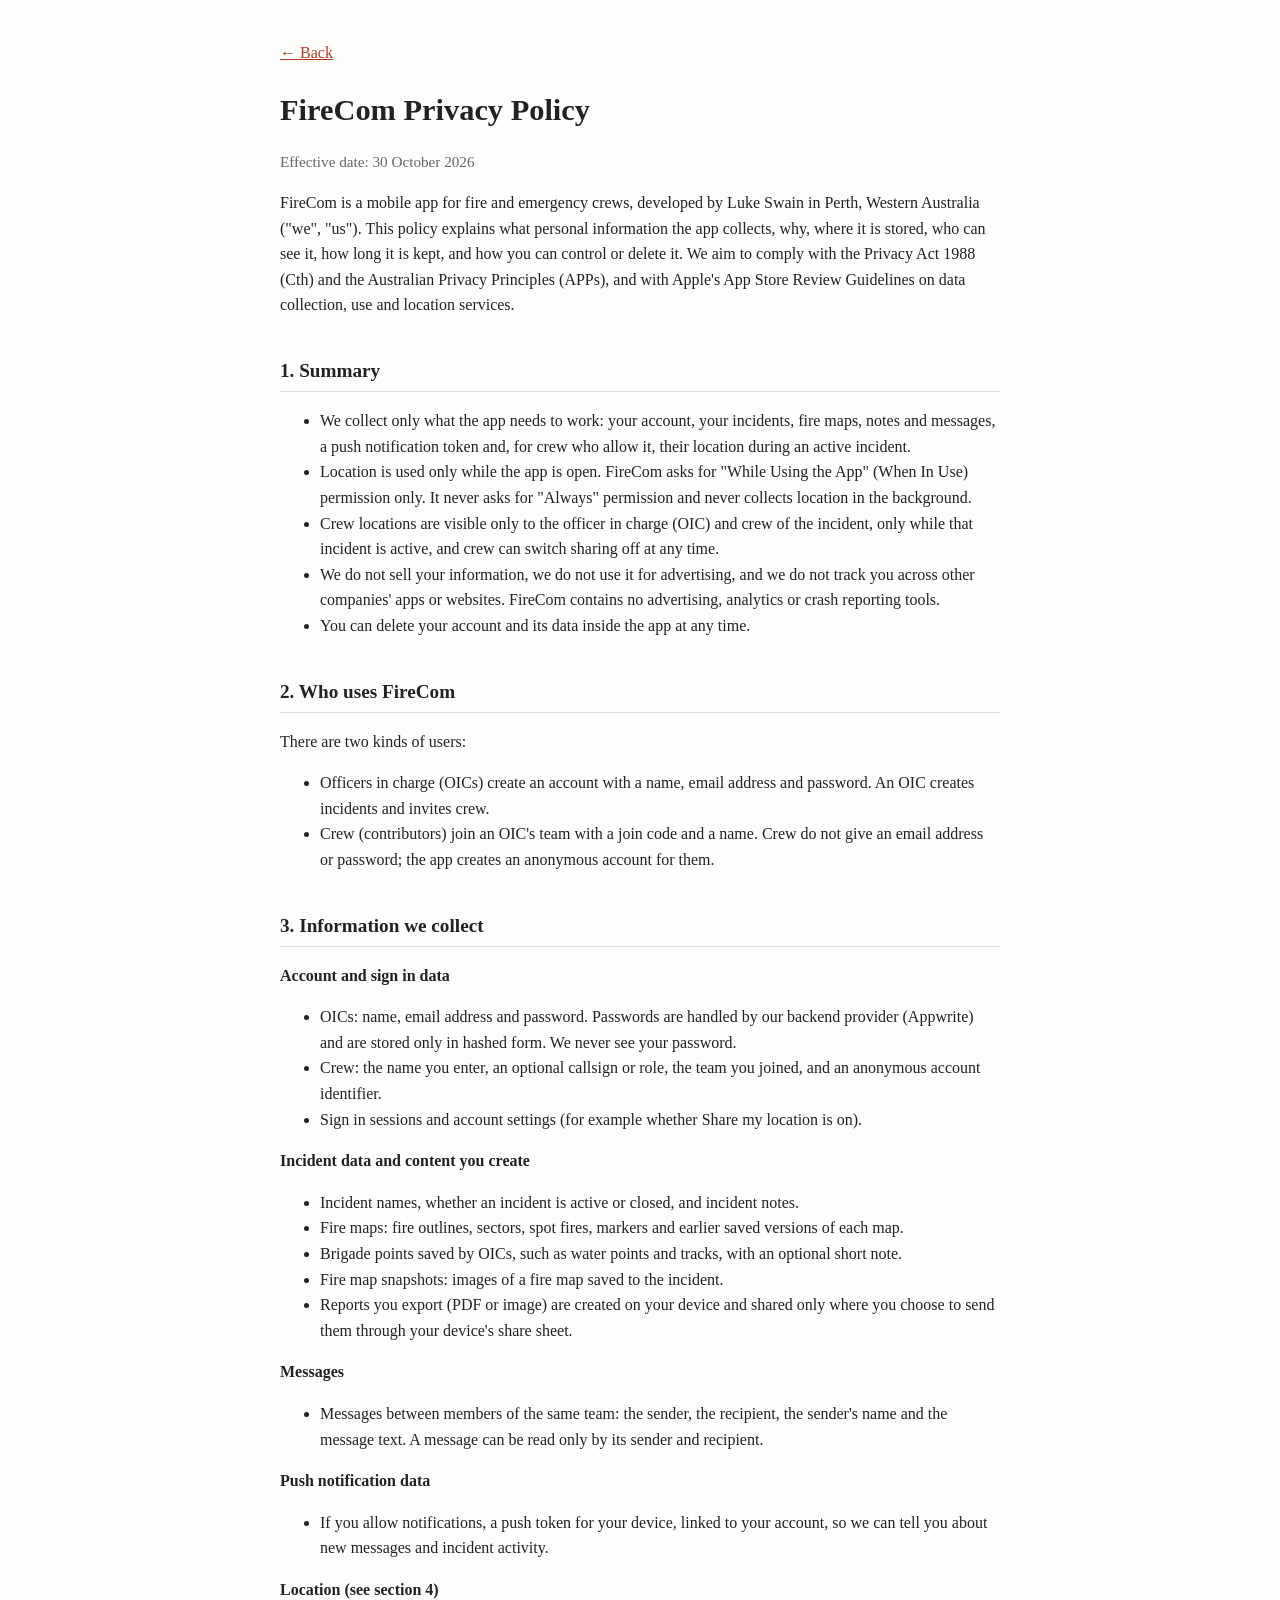
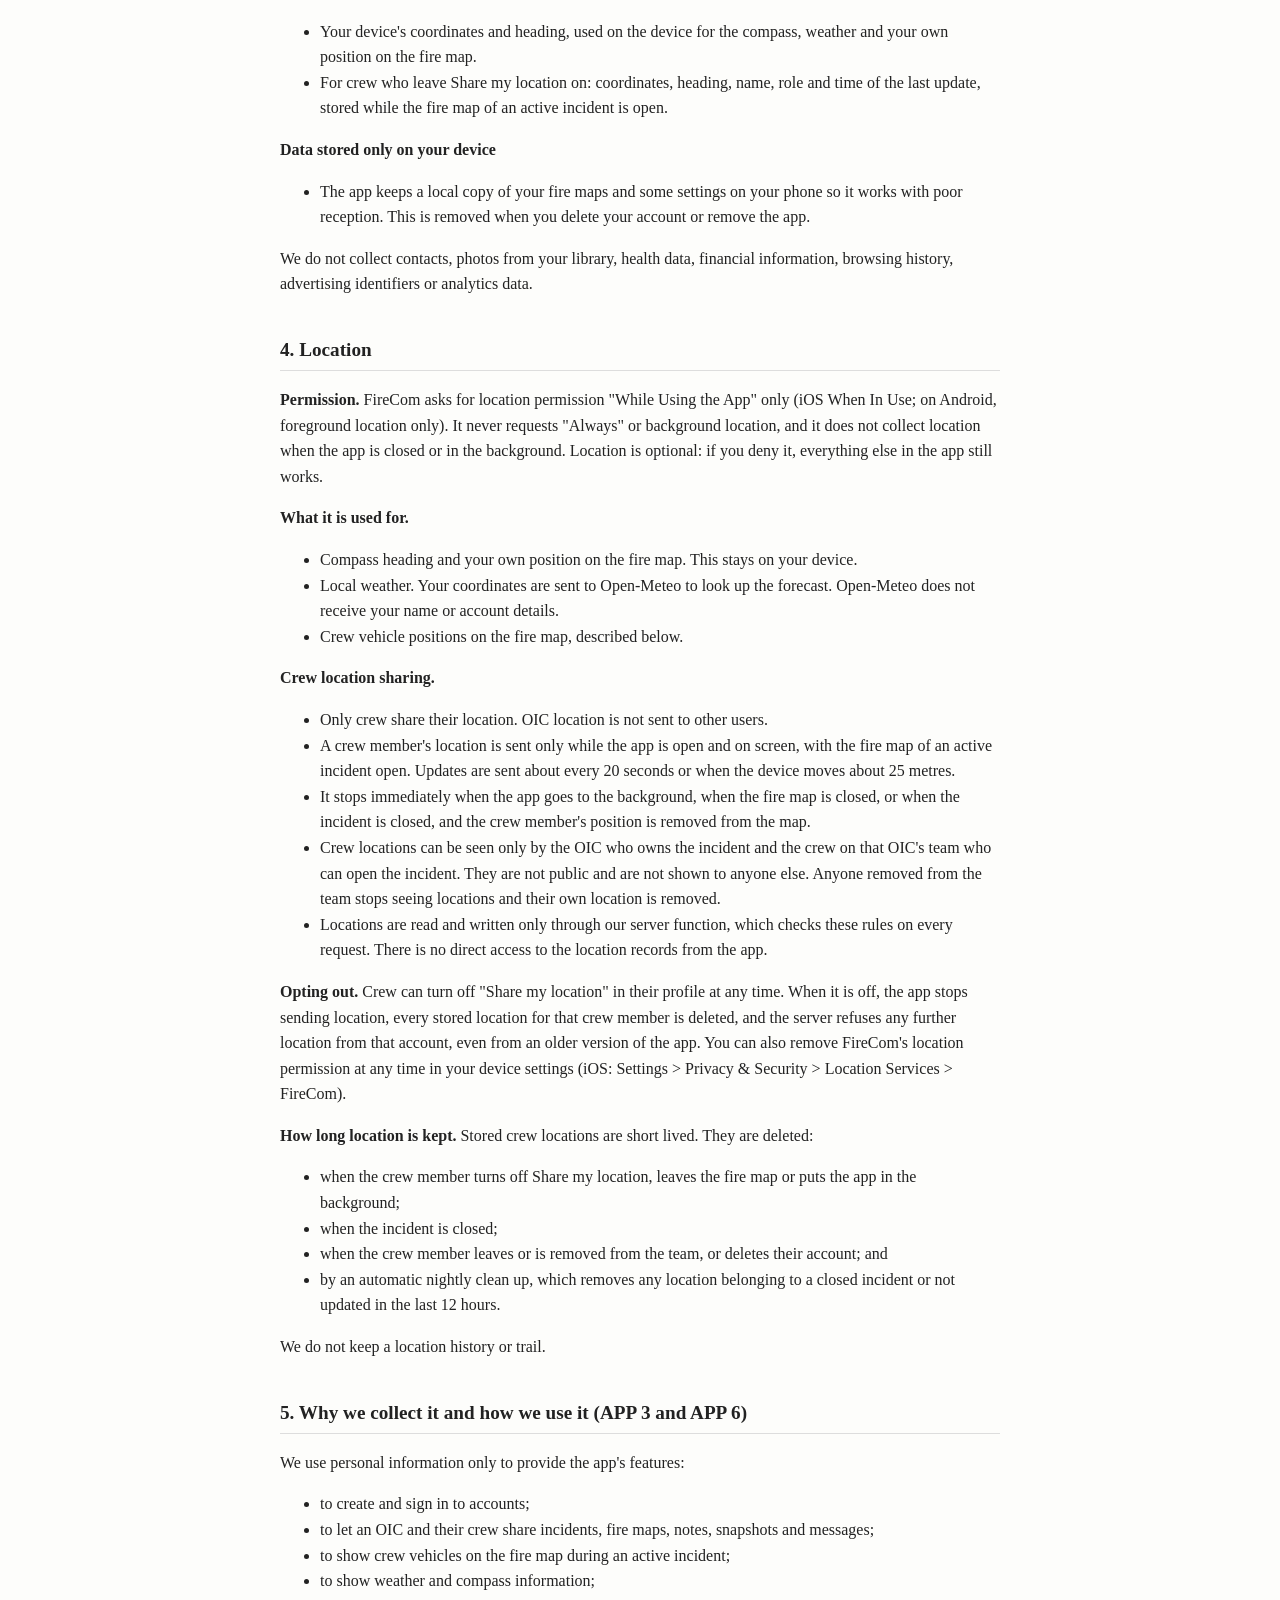
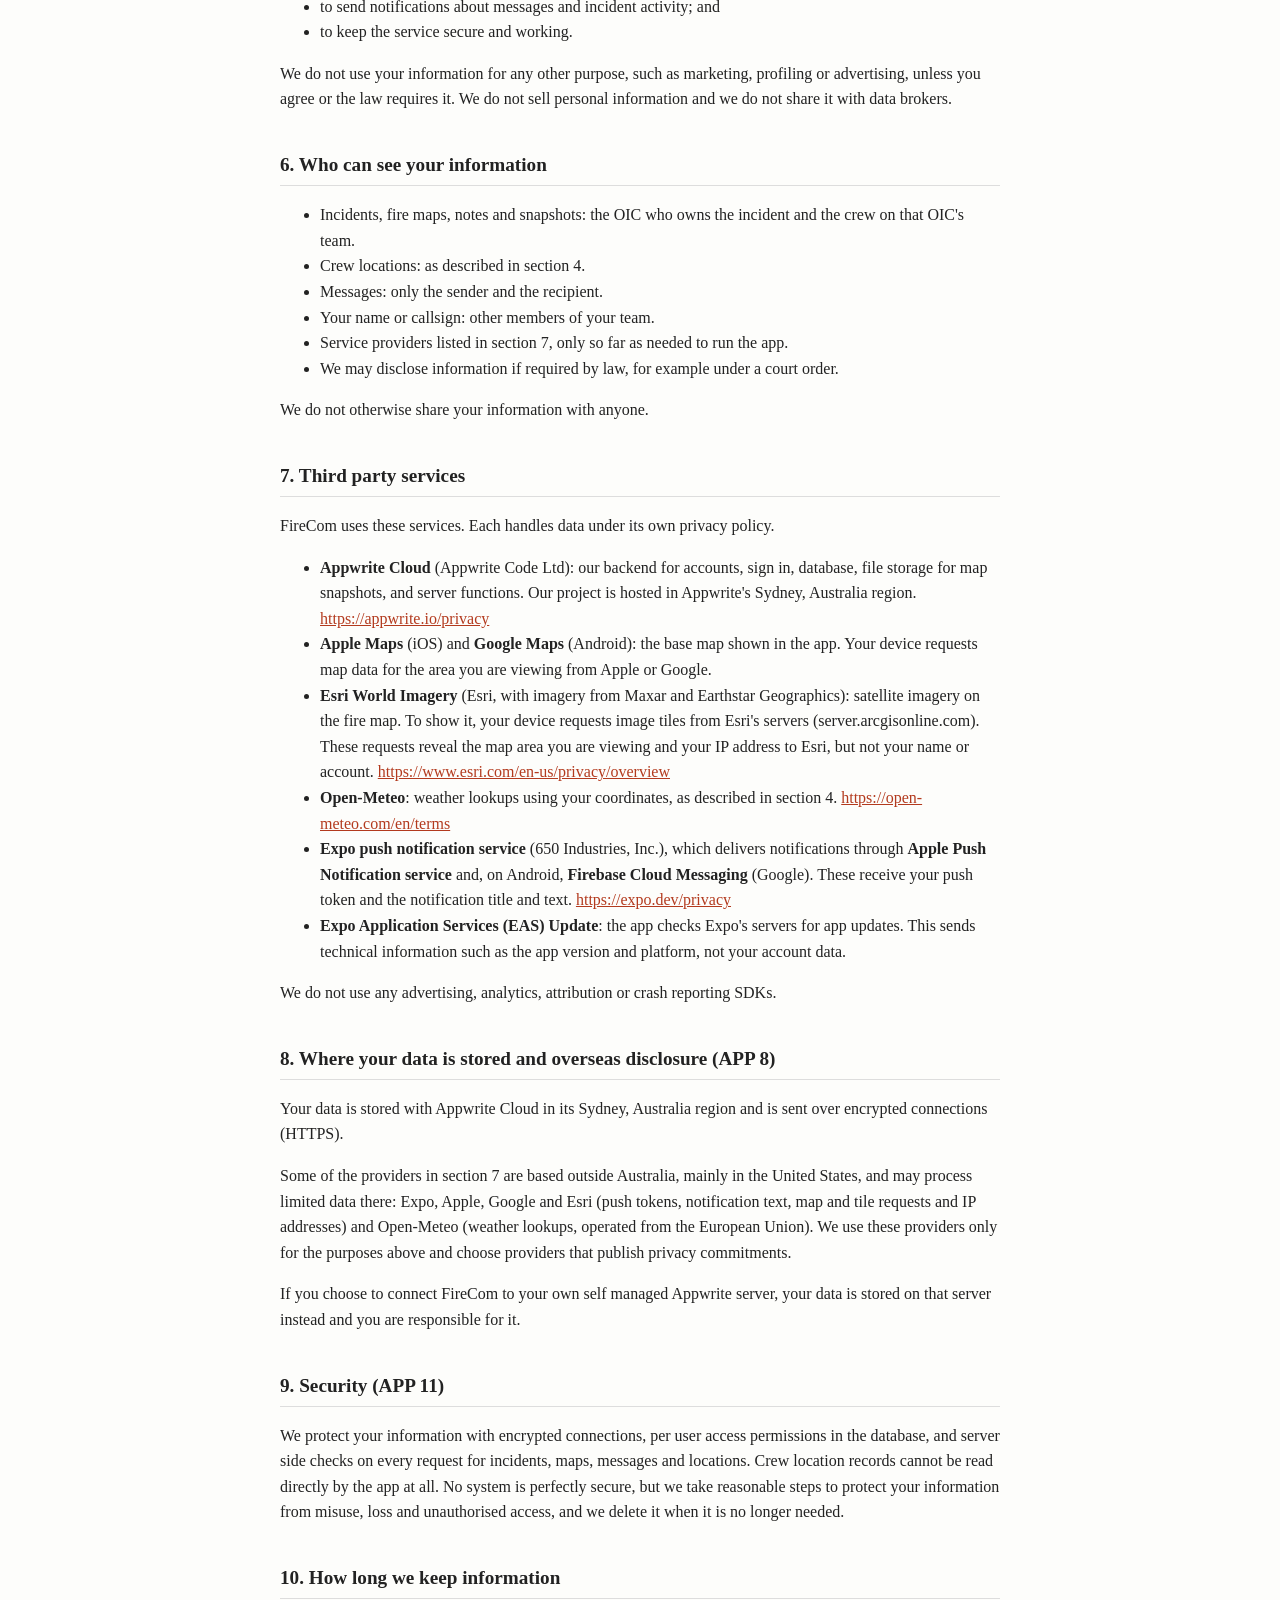
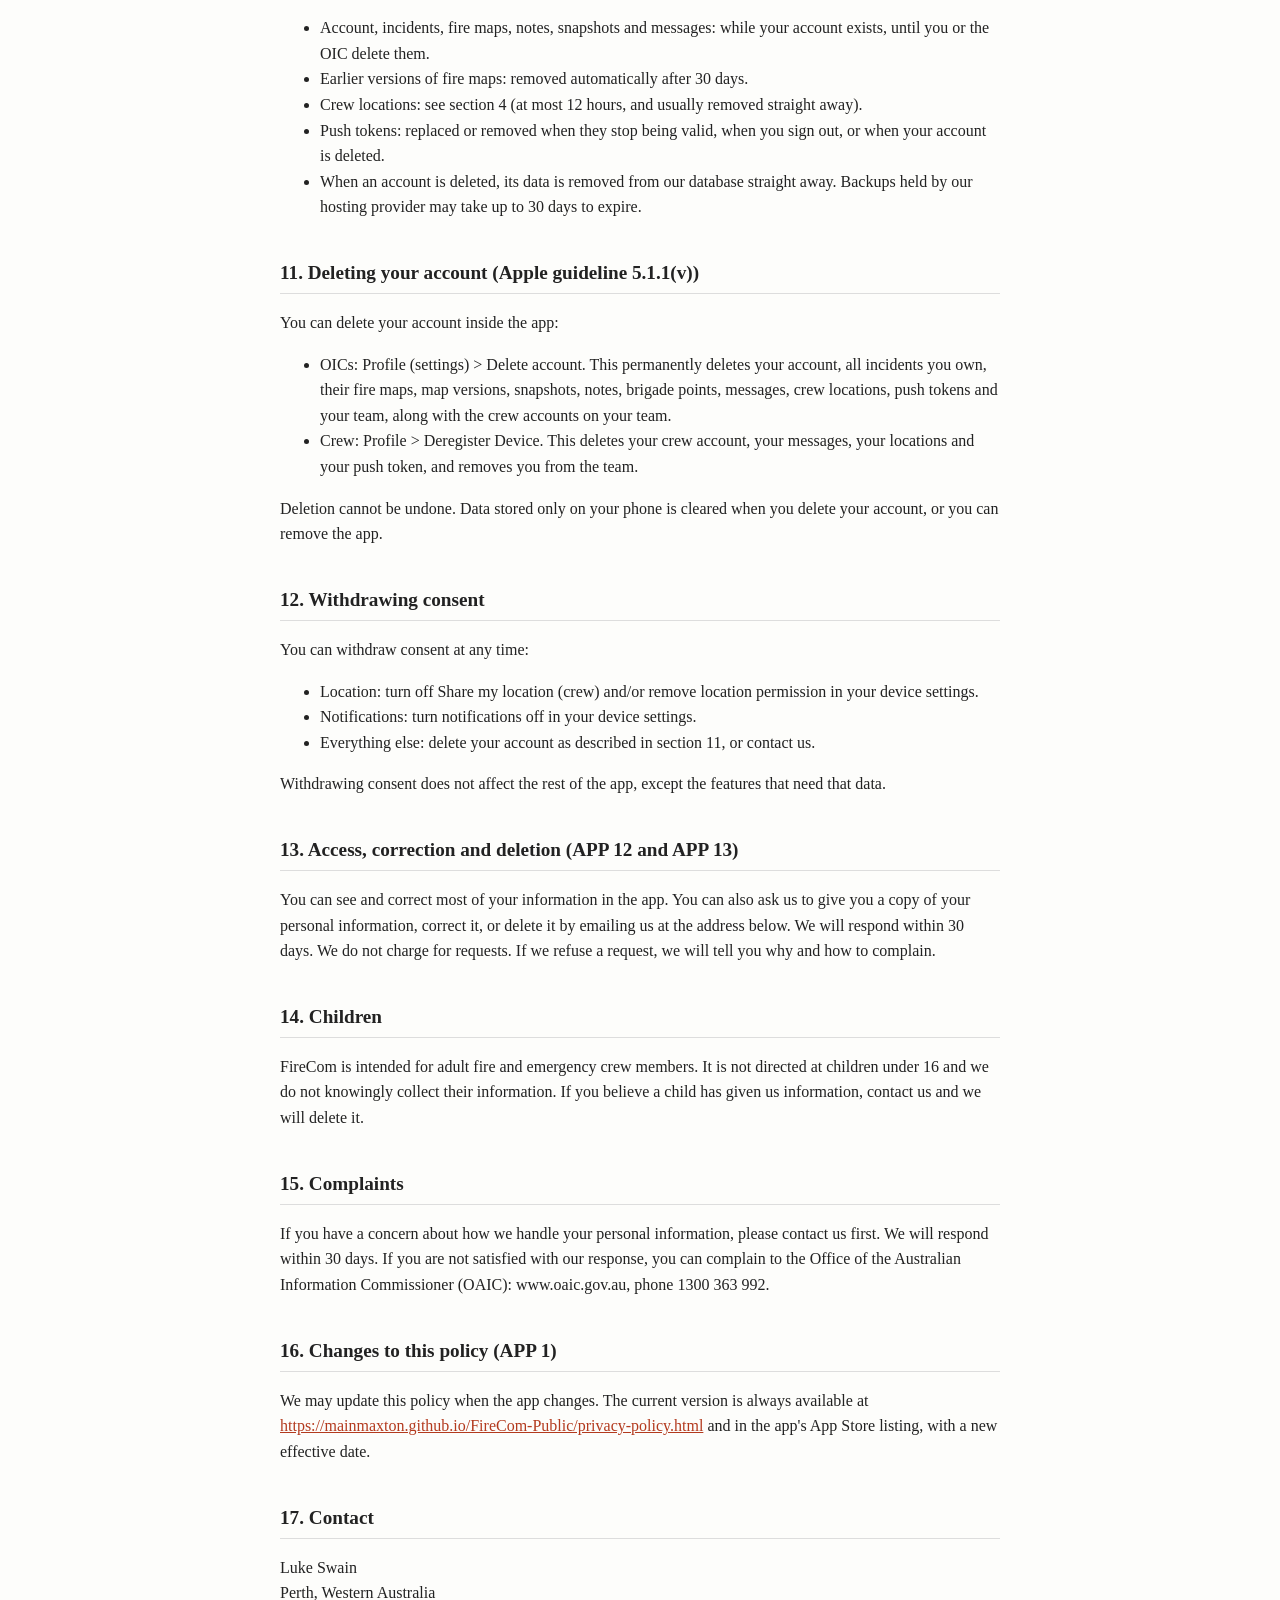
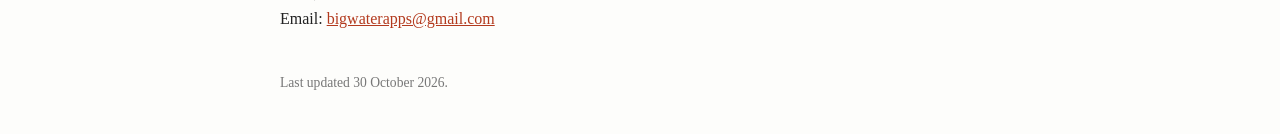
==== privacy-policy.html @ b09fe663 "Rewrite privacy policy for current app scope (location, fire maps, messaging, deletion, APPs)" ====
<!DOCTYPE html>
<html lang="en"><head><meta charset="utf-8"><meta name="viewport" content="width=device-width, initial-scale=1">
<title>FireCom Privacy Policy</title><link rel="stylesheet" href="style.css"></head>
<body>
<p><a href="index.html">&larr; Back</a></p>
<h1>FireCom Privacy Policy</h1>
<p class="muted">Effective date: 30 October 2026</p>
<p>FireCom is a mobile app for fire and emergency crews, developed by Luke Swain in Perth, Western Australia ("we", "us"). This policy explains what personal information the app collects, why, where it is stored, who can see it, how long it is kept, and how you can control or delete it. We aim to comply with the Privacy Act 1988 (Cth) and the Australian Privacy Principles (APPs), and with Apple's App Store Review Guidelines on data collection, use and location services.</p>
<h2>1. Summary</h2>
<ul>
<li>We collect only what the app needs to work: your account, your incidents, fire maps, notes and messages, a push notification token and, for crew who allow it, their location during an active incident.</li>
<li>Location is used only while the app is open. FireCom asks for "While Using the App" (When In Use) permission only. It never asks for "Always" permission and never collects location in the background.</li>
<li>Crew locations are visible only to the officer in charge (OIC) and crew of the incident, only while that incident is active, and crew can switch sharing off at any time.</li>
<li>We do not sell your information, we do not use it for advertising, and we do not track you across other companies' apps or websites. FireCom contains no advertising, analytics or crash reporting tools.</li>
<li>You can delete your account and its data inside the app at any time.</li>
</ul>
<h2>2. Who uses FireCom</h2>
<p>There are two kinds of users:</p>
<ul>
<li>Officers in charge (OICs) create an account with a name, email address and password. An OIC creates incidents and invites crew.</li>
<li>Crew (contributors) join an OIC's team with a join code and a name. Crew do not give an email address or password; the app creates an anonymous account for them.</li>
</ul>
<h2>3. Information we collect</h2>
<p><strong>Account and sign in data</strong></p>
<ul>
<li>OICs: name, email address and password. Passwords are handled by our backend provider (Appwrite) and are stored only in hashed form. We never see your password.</li>
<li>Crew: the name you enter, an optional callsign or role, the team you joined, and an anonymous account identifier.</li>
<li>Sign in sessions and account settings (for example whether Share my location is on).</li>
</ul>
<p><strong>Incident data and content you create</strong></p>
<ul>
<li>Incident names, whether an incident is active or closed, and incident notes.</li>
<li>Fire maps: fire outlines, sectors, spot fires, markers and earlier saved versions of each map.</li>
<li>Brigade points saved by OICs, such as water points and tracks, with an optional short note.</li>
<li>Fire map snapshots: images of a fire map saved to the incident.</li>
<li>Reports you export (PDF or image) are created on your device and shared only where you choose to send them through your device's share sheet.</li>
</ul>
<p><strong>Messages</strong></p>
<ul>
<li>Messages between members of the same team: the sender, the recipient, the sender's name and the message text. A message can be read only by its sender and recipient.</li>
</ul>
<p><strong>Push notification data</strong></p>
<ul>
<li>If you allow notifications, a push token for your device, linked to your account, so we can tell you about new messages and incident activity.</li>
</ul>
<p><strong>Location (see section 4)</strong></p>
<ul>
<li>Your device's coordinates and heading, used on the device for the compass, weather and your own position on the fire map.</li>
<li>For crew who leave Share my location on: coordinates, heading, name, role and time of the last update, stored while the fire map of an active incident is open.</li>
</ul>
<p><strong>Data stored only on your device</strong></p>
<ul>
<li>The app keeps a local copy of your fire maps and some settings on your phone so it works with poor reception. This is removed when you delete your account or remove the app.</li>
</ul>
<p>We do not collect contacts, photos from your library, health data, financial information, browsing history, advertising identifiers or analytics data.</p>
<h2>4. Location</h2>
<p><strong>Permission.</strong> FireCom asks for location permission "While Using the App" only (iOS When In Use; on Android, foreground location only). It never requests "Always" or background location, and it does not collect location when the app is closed or in the background. Location is optional: if you deny it, everything else in the app still works.</p>
<p><strong>What it is used for.</strong></p>
<ul>
<li>Compass heading and your own position on the fire map. This stays on your device.</li>
<li>Local weather. Your coordinates are sent to Open-Meteo to look up the forecast. Open-Meteo does not receive your name or account details.</li>
<li>Crew vehicle positions on the fire map, described below.</li>
</ul>
<p><strong>Crew location sharing.</strong></p>
<ul>
<li>Only crew share their location. OIC location is not sent to other users.</li>
<li>A crew member's location is sent only while the app is open and on screen, with the fire map of an active incident open. Updates are sent about every 20 seconds or when the device moves about 25 metres.</li>
<li>It stops immediately when the app goes to the background, when the fire map is closed, or when the incident is closed, and the crew member's position is removed from the map.</li>
<li>Crew locations can be seen only by the OIC who owns the incident and the crew on that OIC's team who can open the incident. They are not public and are not shown to anyone else. Anyone removed from the team stops seeing locations and their own location is removed.</li>
<li>Locations are read and written only through our server function, which checks these rules on every request. There is no direct access to the location records from the app.</li>
</ul>
<p><strong>Opting out.</strong> Crew can turn off "Share my location" in their profile at any time. When it is off, the app stops sending location, every stored location for that crew member is deleted, and the server refuses any further location from that account, even from an older version of the app. You can also remove FireCom's location permission at any time in your device settings (iOS: Settings &gt; Privacy &amp; Security &gt; Location Services &gt; FireCom).</p>
<p><strong>How long location is kept.</strong> Stored crew locations are short lived. They are deleted:</p>
<ul>
<li>when the crew member turns off Share my location, leaves the fire map or puts the app in the background;</li>
<li>when the incident is closed;</li>
<li>when the crew member leaves or is removed from the team, or deletes their account; and</li>
<li>by an automatic nightly clean up, which removes any location belonging to a closed incident or not updated in the last 12 hours.</li>
</ul>
<p>We do not keep a location history or trail.</p>
<h2>5. Why we collect it and how we use it (APP 3 and APP 6)</h2>
<p>We use personal information only to provide the app's features:</p>
<ul>
<li>to create and sign in to accounts;</li>
<li>to let an OIC and their crew share incidents, fire maps, notes, snapshots and messages;</li>
<li>to show crew vehicles on the fire map during an active incident;</li>
<li>to show weather and compass information;</li>
<li>to send notifications about messages and incident activity; and</li>
<li>to keep the service secure and working.</li>
</ul>
<p>We do not use your information for any other purpose, such as marketing, profiling or advertising, unless you agree or the law requires it. We do not sell personal information and we do not share it with data brokers.</p>
<h2>6. Who can see your information</h2>
<ul>
<li>Incidents, fire maps, notes and snapshots: the OIC who owns the incident and the crew on that OIC's team.</li>
<li>Crew locations: as described in section 4.</li>
<li>Messages: only the sender and the recipient.</li>
<li>Your name or callsign: other members of your team.</li>
<li>Service providers listed in section 7, only so far as needed to run the app.</li>
<li>We may disclose information if required by law, for example under a court order.</li>
</ul>
<p>We do not otherwise share your information with anyone.</p>
<h2>7. Third party services</h2>
<p>FireCom uses these services. Each handles data under its own privacy policy.</p>
<ul>
<li><strong>Appwrite Cloud</strong> (Appwrite Code Ltd): our backend for accounts, sign in, database, file storage for map snapshots, and server functions. Our project is hosted in Appwrite's Sydney, Australia region. <a href="https://appwrite.io/privacy">https://appwrite.io/privacy</a></li>
<li><strong>Apple Maps</strong> (iOS) and <strong>Google Maps</strong> (Android): the base map shown in the app. Your device requests map data for the area you are viewing from Apple or Google.</li>
<li><strong>Esri World Imagery</strong> (Esri, with imagery from Maxar and Earthstar Geographics): satellite imagery on the fire map. To show it, your device requests image tiles from Esri's servers (server.arcgisonline.com). These requests reveal the map area you are viewing and your IP address to Esri, but not your name or account. <a href="https://www.esri.com/en-us/privacy/overview">https://www.esri.com/en-us/privacy/overview</a></li>
<li><strong>Open-Meteo</strong>: weather lookups using your coordinates, as described in section 4. <a href="https://open-meteo.com/en/terms">https://open-meteo.com/en/terms</a></li>
<li><strong>Expo push notification service</strong> (650 Industries, Inc.), which delivers notifications through <strong>Apple Push Notification service</strong> and, on Android, <strong>Firebase Cloud Messaging</strong> (Google). These receive your push token and the notification title and text. <a href="https://expo.dev/privacy">https://expo.dev/privacy</a></li>
<li><strong>Expo Application Services (EAS) Update</strong>: the app checks Expo's servers for app updates. This sends technical information such as the app version and platform, not your account data.</li>
</ul>
<p>We do not use any advertising, analytics, attribution or crash reporting SDKs.</p>
<h2>8. Where your data is stored and overseas disclosure (APP 8)</h2>
<p>Your data is stored with Appwrite Cloud in its Sydney, Australia region and is sent over encrypted connections (HTTPS).</p>
<p>Some of the providers in section 7 are based outside Australia, mainly in the United States, and may process limited data there: Expo, Apple, Google and Esri (push tokens, notification text, map and tile requests and IP addresses) and Open-Meteo (weather lookups, operated from the European Union). We use these providers only for the purposes above and choose providers that publish privacy commitments.</p>
<p>If you choose to connect FireCom to your own self managed Appwrite server, your data is stored on that server instead and you are responsible for it.</p>
<h2>9. Security (APP 11)</h2>
<p>We protect your information with encrypted connections, per user access permissions in the database, and server side checks on every request for incidents, maps, messages and locations. Crew location records cannot be read directly by the app at all. No system is perfectly secure, but we take reasonable steps to protect your information from misuse, loss and unauthorised access, and we delete it when it is no longer needed.</p>
<h2>10. How long we keep information</h2>
<ul>
<li>Account, incidents, fire maps, notes, snapshots and messages: while your account exists, until you or the OIC delete them.</li>
<li>Earlier versions of fire maps: removed automatically after 30 days.</li>
<li>Crew locations: see section 4 (at most 12 hours, and usually removed straight away).</li>
<li>Push tokens: replaced or removed when they stop being valid, when you sign out, or when your account is deleted.</li>
<li>When an account is deleted, its data is removed from our database straight away. Backups held by our hosting provider may take up to 30 days to expire.</li>
</ul>
<h2>11. Deleting your account (Apple guideline 5.1.1(v))</h2>
<p>You can delete your account inside the app:</p>
<ul>
<li>OICs: Profile (settings) &gt; Delete account. This permanently deletes your account, all incidents you own, their fire maps, map versions, snapshots, notes, brigade points, messages, crew locations, push tokens and your team, along with the crew accounts on your team.</li>
<li>Crew: Profile &gt; Deregister Device. This deletes your crew account, your messages, your locations and your push token, and removes you from the team.</li>
</ul>
<p>Deletion cannot be undone. Data stored only on your phone is cleared when you delete your account, or you can remove the app.</p>
<h2>12. Withdrawing consent</h2>
<p>You can withdraw consent at any time:</p>
<ul>
<li>Location: turn off Share my location (crew) and/or remove location permission in your device settings.</li>
<li>Notifications: turn notifications off in your device settings.</li>
<li>Everything else: delete your account as described in section 11, or contact us.</li>
</ul>
<p>Withdrawing consent does not affect the rest of the app, except the features that need that data.</p>
<h2>13. Access, correction and deletion (APP 12 and APP 13)</h2>
<p>You can see and correct most of your information in the app. You can also ask us to give you a copy of your personal information, correct it, or delete it by emailing us at the address below. We will respond within 30 days. We do not charge for requests. If we refuse a request, we will tell you why and how to complain.</p>
<h2>14. Children</h2>
<p>FireCom is intended for adult fire and emergency crew members. It is not directed at children under 16 and we do not knowingly collect their information. If you believe a child has given us information, contact us and we will delete it.</p>
<h2>15. Complaints</h2>
<p>If you have a concern about how we handle your personal information, please contact us first. We will respond within 30 days. If you are not satisfied with our response, you can complain to the Office of the Australian Information Commissioner (OAIC): www.oaic.gov.au, phone 1300 363 992.</p>
<h2>16. Changes to this policy (APP 1)</h2>
<p>We may update this policy when the app changes. The current version is always available at <a href="https://mainmaxton.github.io/FireCom-Public/privacy-policy.html">https://mainmaxton.github.io/FireCom-Public/privacy-policy.html</a> and in the app's App Store listing, with a new effective date.</p>
<h2>17. Contact</h2>
<p>Luke Swain<br>Perth, Western Australia<br>Email: <a href="mailto:bigwaterapps@gmail.com">bigwaterapps@gmail.com</a></p>

<footer>Last updated 30 October 2026.</footer>
</body></html>
---- style.css ----
body{font-family:Georgia,"Times New Roman",serif;max-width:720px;margin:40px auto;padding:0 20px;line-height:1.6;color:#222;background:#fdfdfb}
h1{font-size:1.9em;margin-bottom:.2em}h2{font-size:1.2em;margin-top:2em;border-bottom:1px solid #ddd;padding-bottom:4px}
a{color:#b33a1e}.muted{color:#666;font-size:.95em}footer{margin-top:3em;font-size:.85em;color:#777}
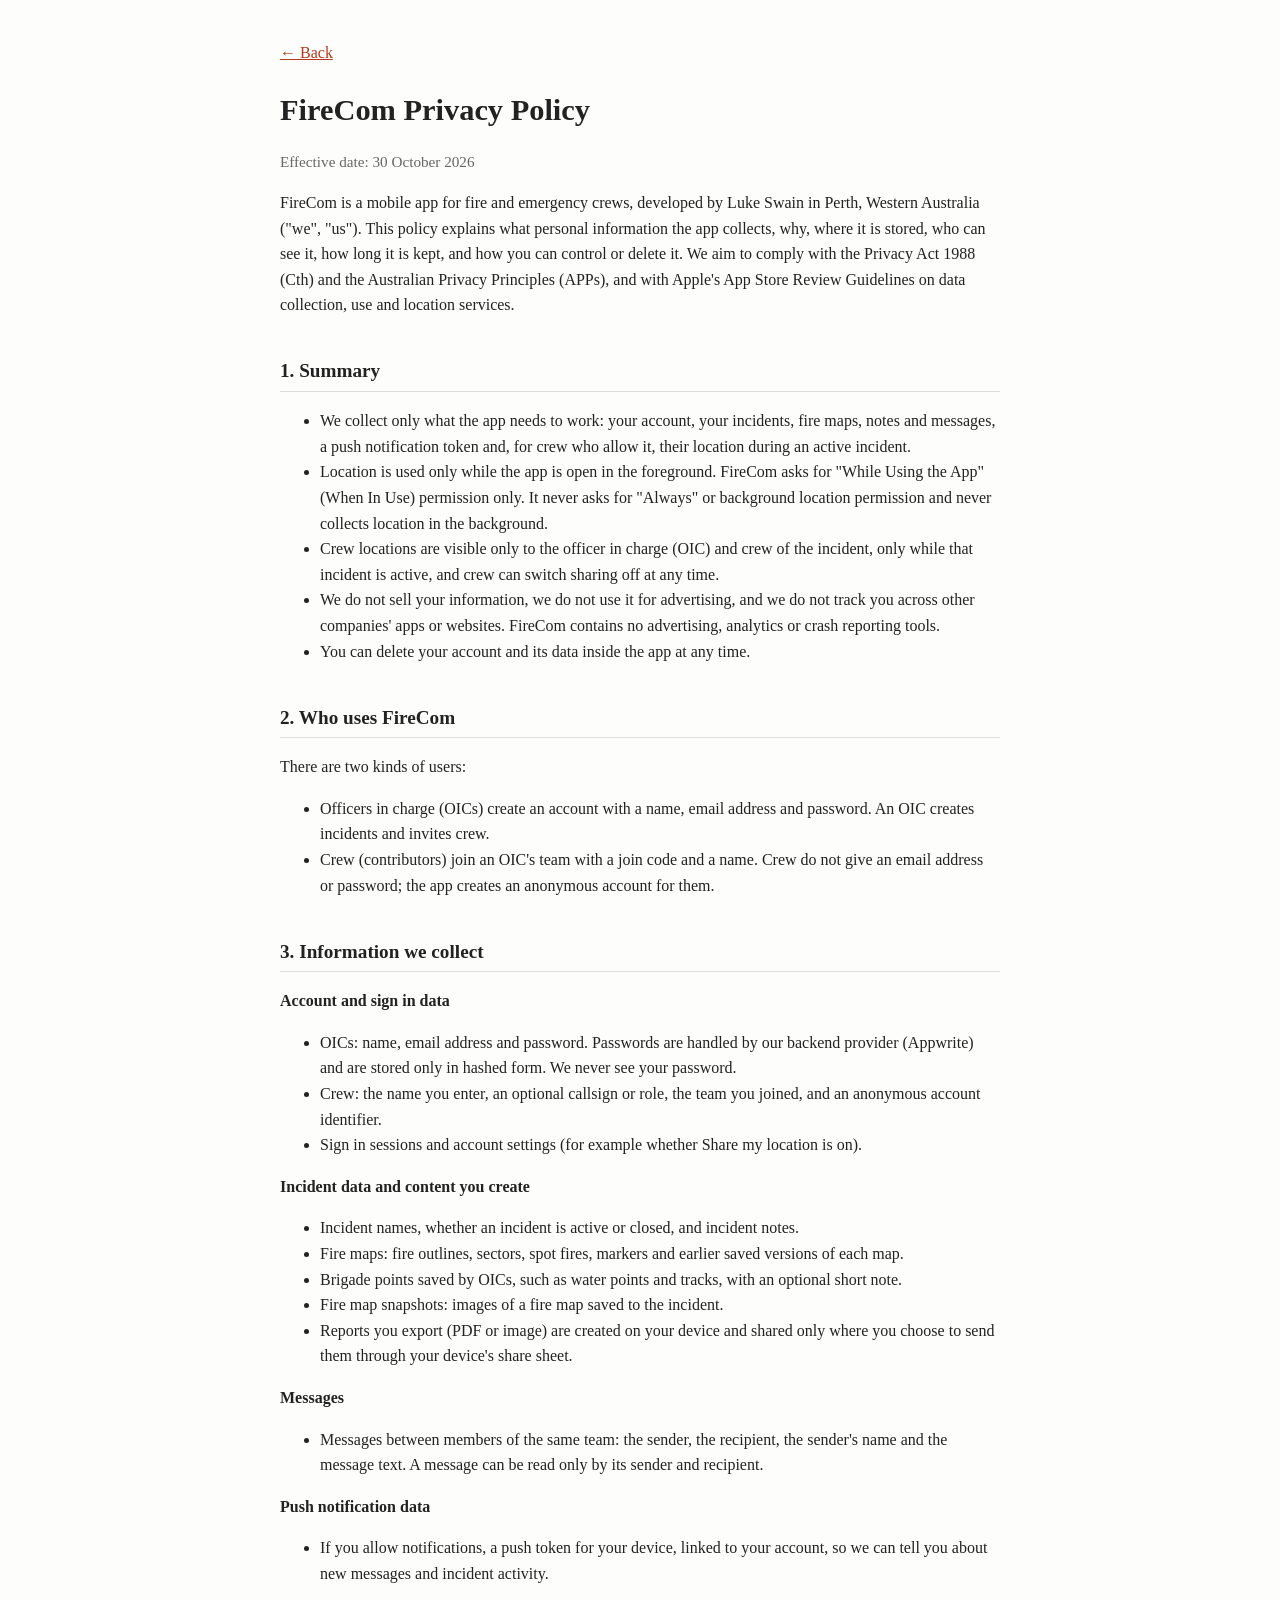
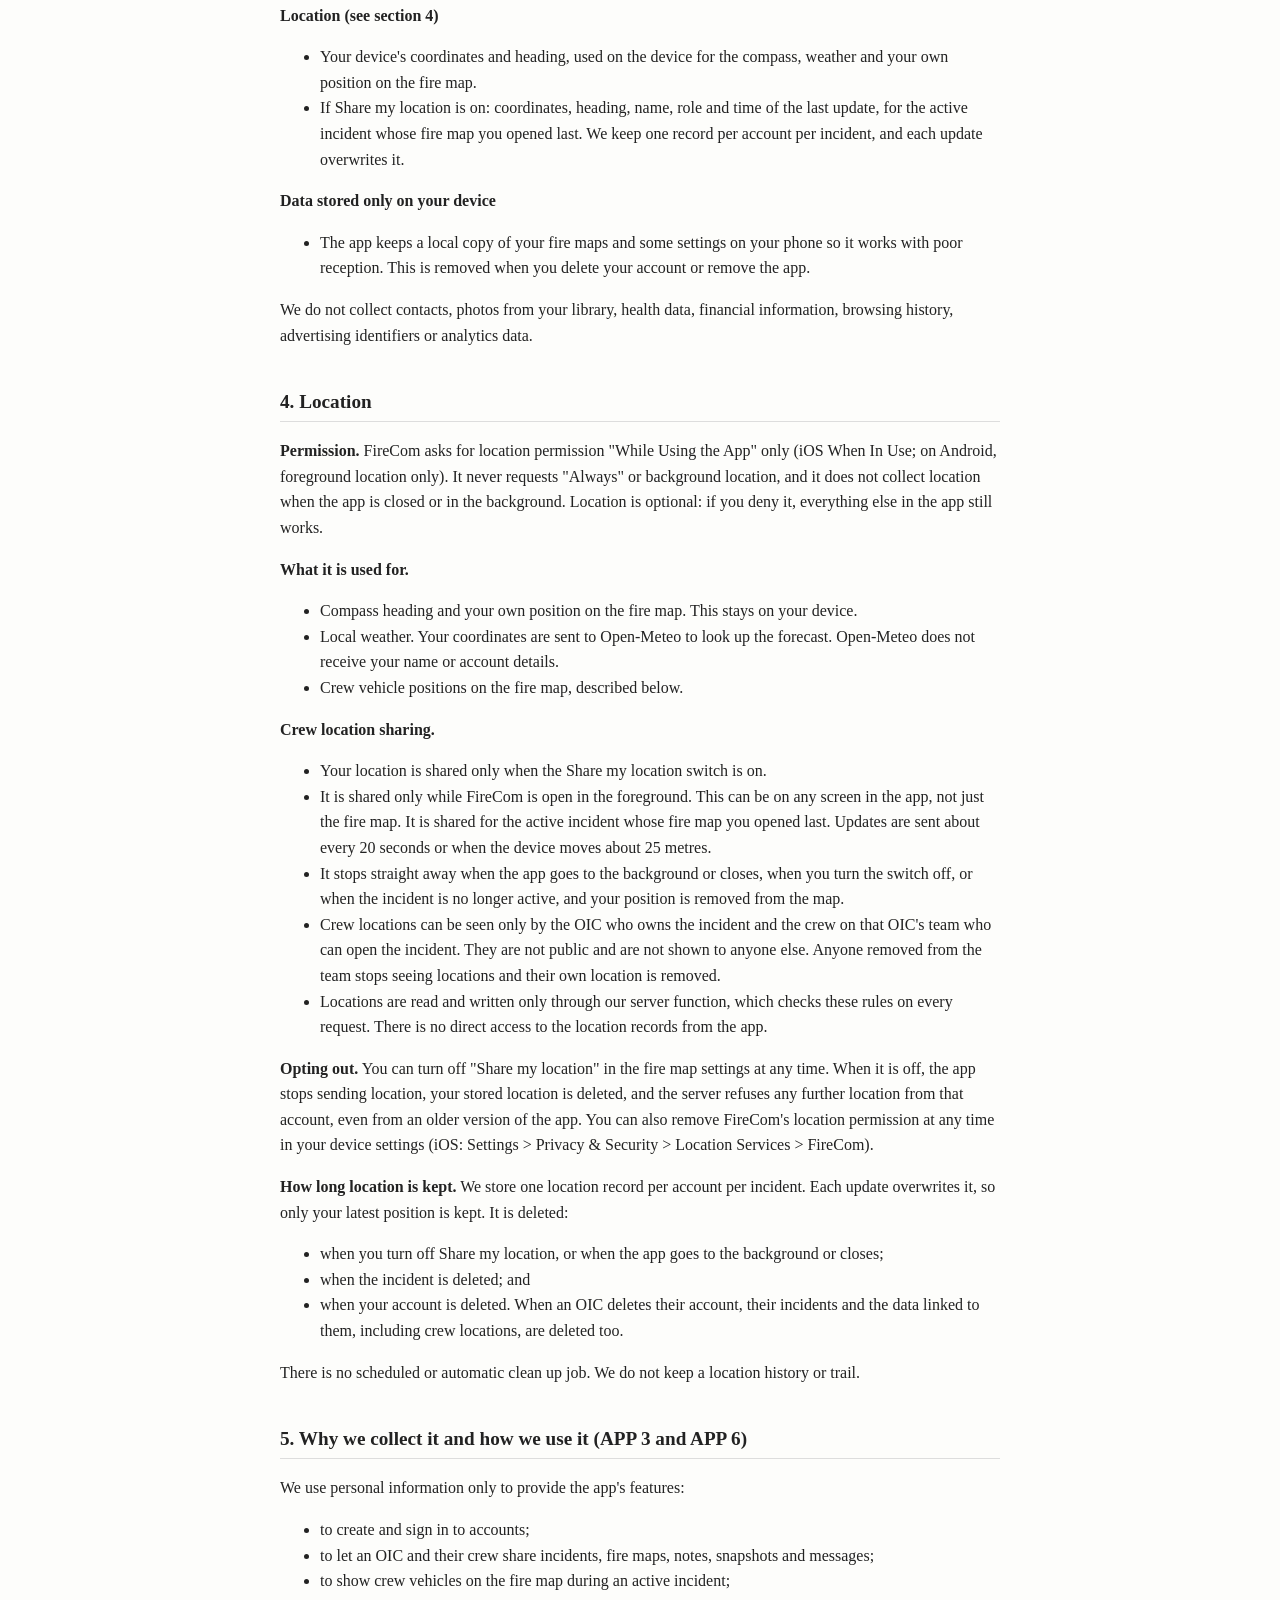
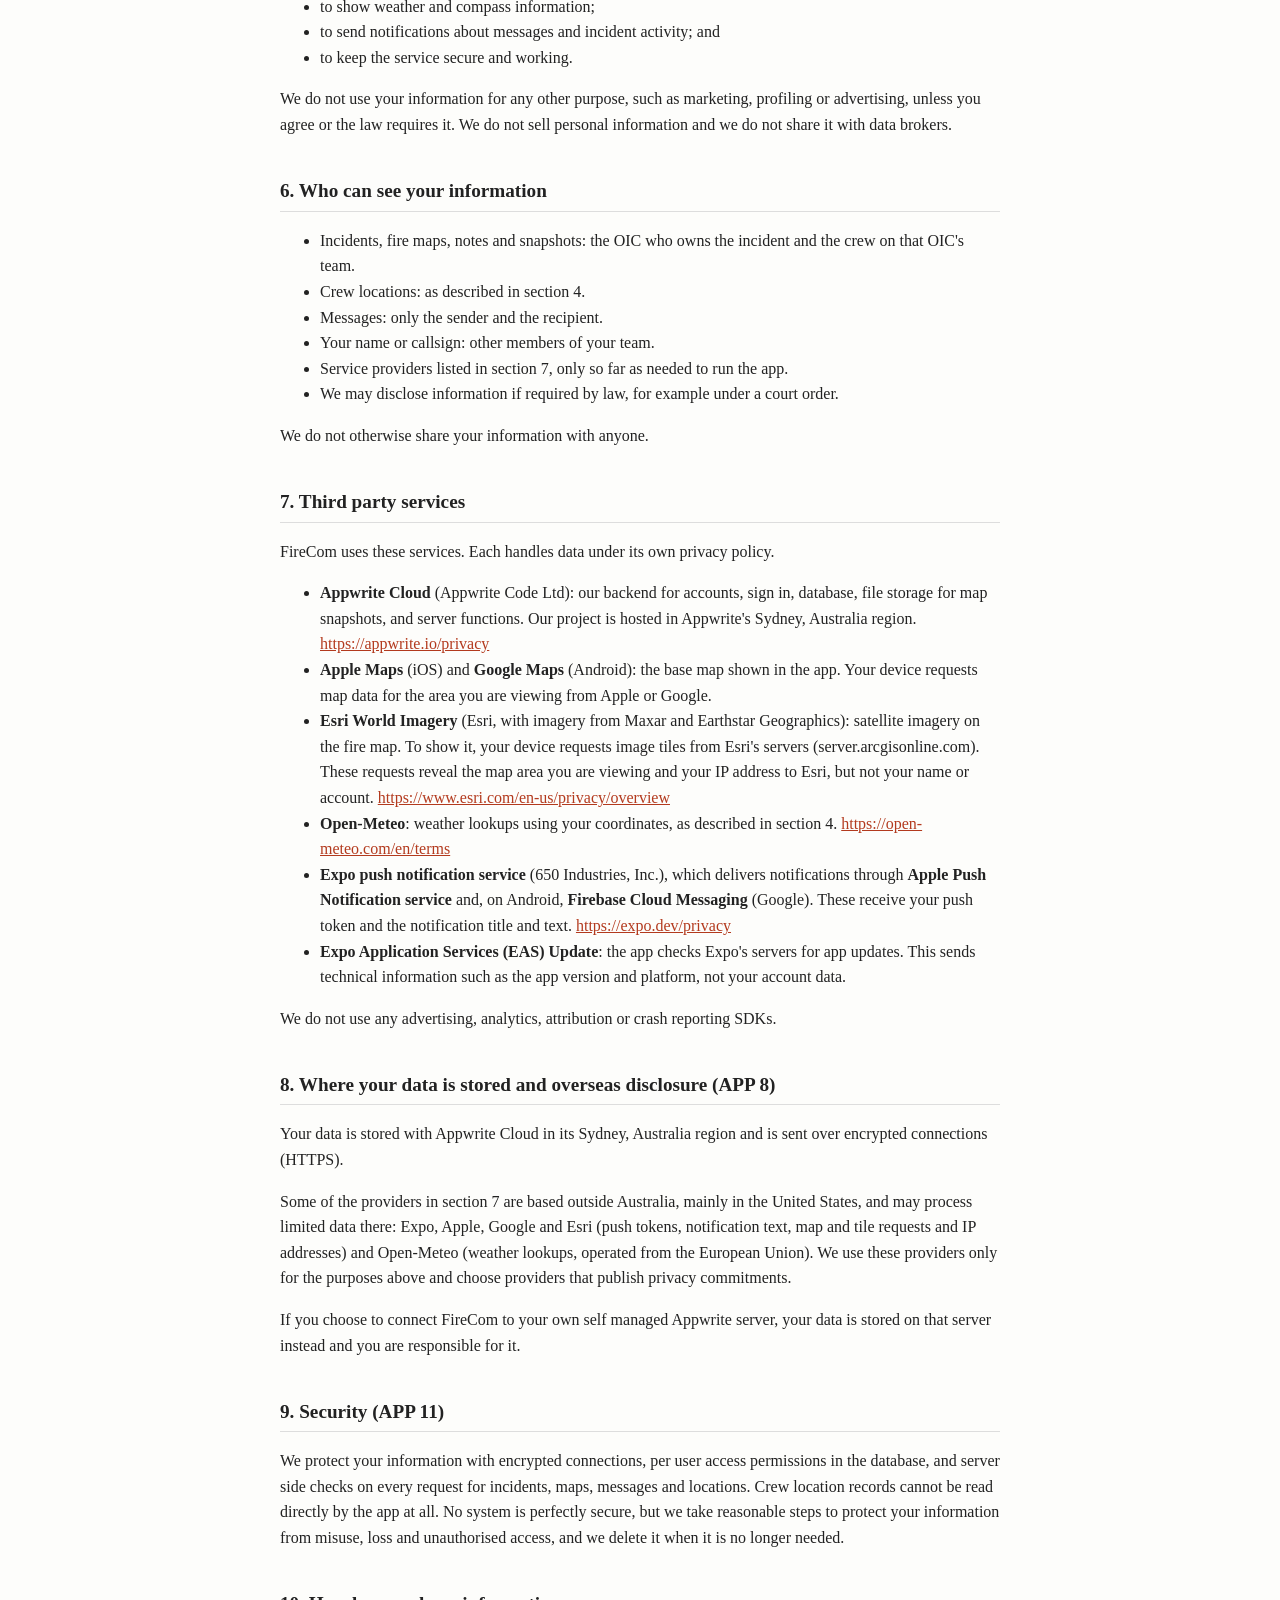
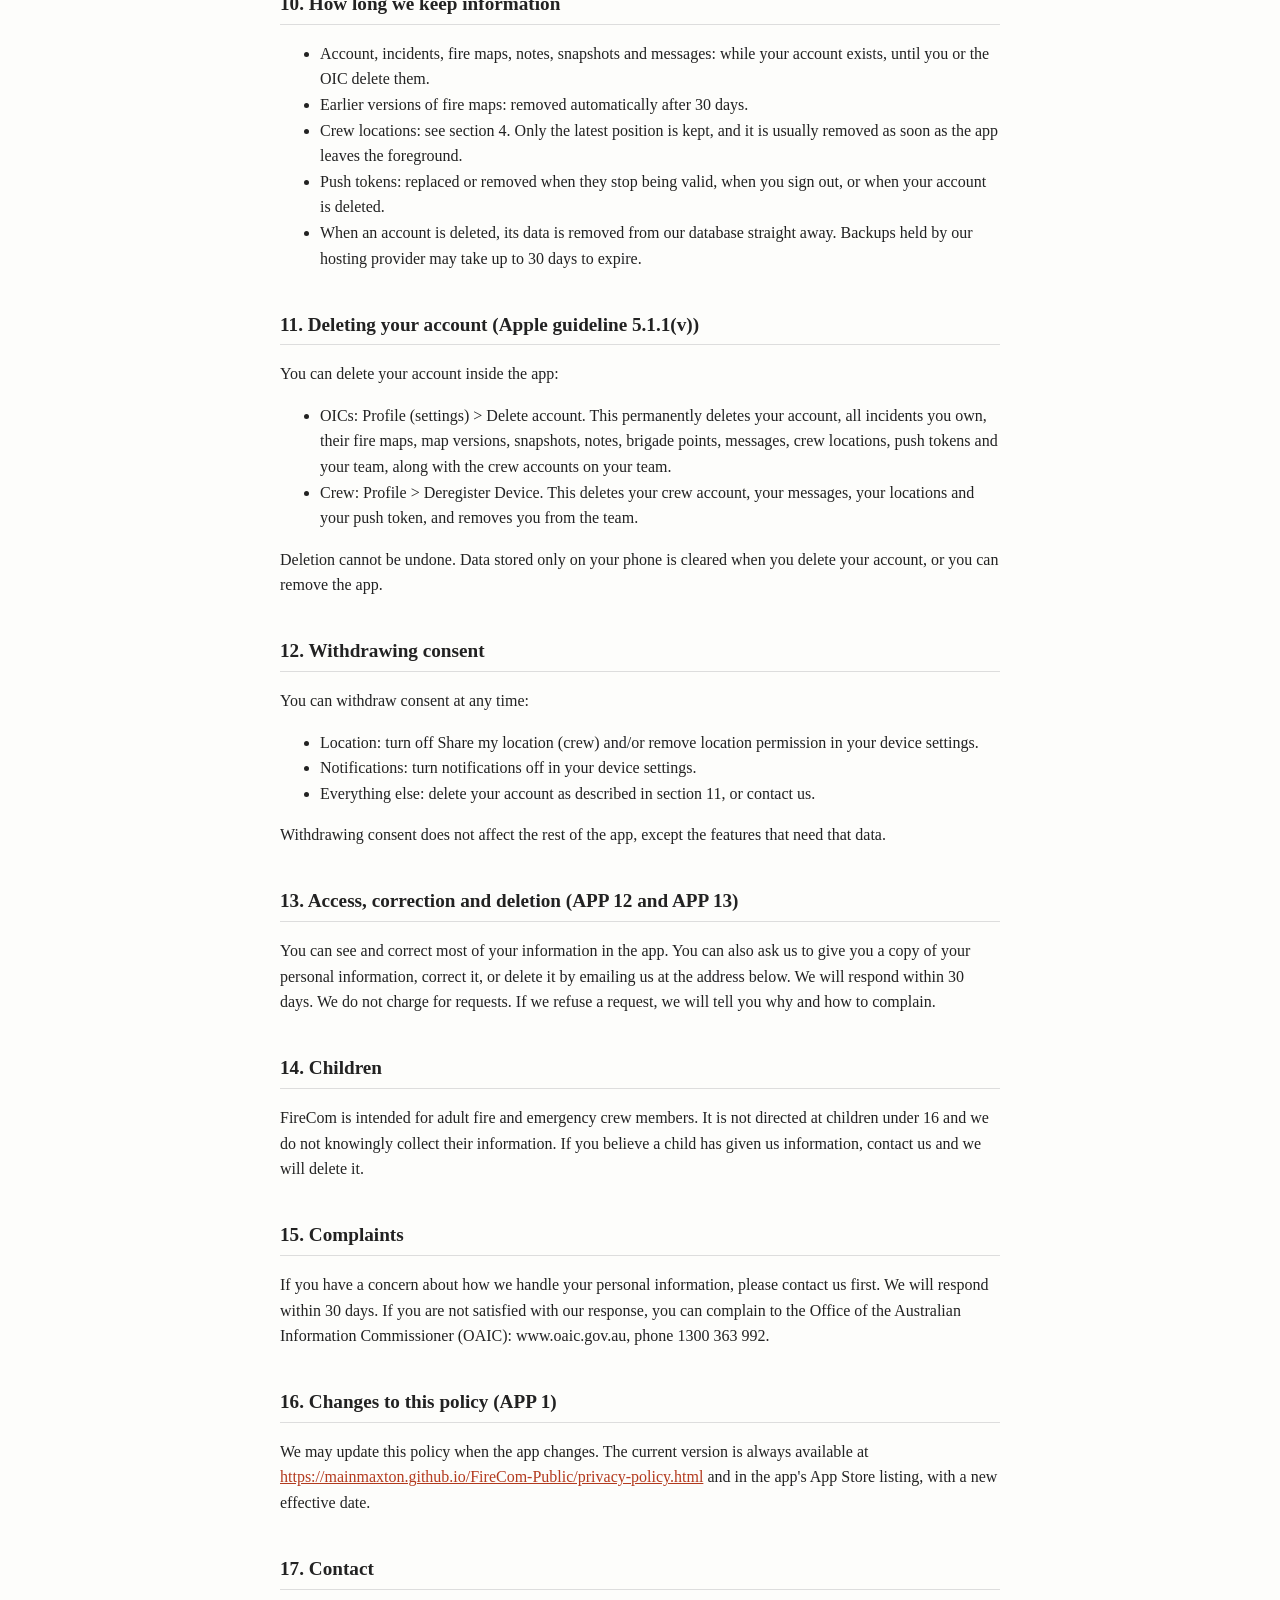
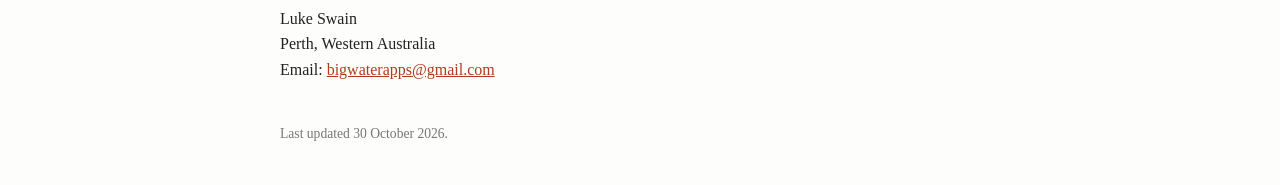
==== commit ecf001be: "Privacy policy: foreground location on any screen, one row per incident, remove nightly job wording" ====
--- a/privacy-policy.html
+++ b/privacy-policy.html
@@ -9,7 +9,7 @@
 <h2>1. Summary</h2>
 <ul>
 <li>We collect only what the app needs to work: your account, your incidents, fire maps, notes and messages, a push notification token and, for crew who allow it, their location during an active incident.</li>
-<li>Location is used only while the app is open. FireCom asks for "While Using the App" (When In Use) permission only. It never asks for "Always" permission and never collects location in the background.</li>
+<li>Location is used only while the app is open in the foreground. FireCom asks for "While Using the App" (When In Use) permission only. It never asks for "Always" or background location permission and never collects location in the background.</li>
 <li>Crew locations are visible only to the officer in charge (OIC) and crew of the incident, only while that incident is active, and crew can switch sharing off at any time.</li>
 <li>We do not sell your information, we do not use it for advertising, and we do not track you across other companies' apps or websites. FireCom contains no advertising, analytics or crash reporting tools.</li>
 <li>You can delete your account and its data inside the app at any time.</li>
@@ -46,7 +46,7 @@
 <p><strong>Location (see section 4)</strong></p>
 <ul>
 <li>Your device's coordinates and heading, used on the device for the compass, weather and your own position on the fire map.</li>
-<li>For crew who leave Share my location on: coordinates, heading, name, role and time of the last update, stored while the fire map of an active incident is open.</li>
+<li>If Share my location is on: coordinates, heading, name, role and time of the last update, for the active incident whose fire map you opened last. We keep one record per account per incident, and each update overwrites it.</li>
 </ul>
 <p><strong>Data stored only on your device</strong></p>
 <ul>
@@ -63,21 +63,20 @@
 </ul>
 <p><strong>Crew location sharing.</strong></p>
 <ul>
-<li>Only crew share their location. OIC location is not sent to other users.</li>
-<li>A crew member's location is sent only while the app is open and on screen, with the fire map of an active incident open. Updates are sent about every 20 seconds or when the device moves about 25 metres.</li>
-<li>It stops immediately when the app goes to the background, when the fire map is closed, or when the incident is closed, and the crew member's position is removed from the map.</li>
+<li>Your location is shared only when the Share my location switch is on.</li>
+<li>It is shared only while FireCom is open in the foreground. This can be on any screen in the app, not just the fire map. It is shared for the active incident whose fire map you opened last. Updates are sent about every 20 seconds or when the device moves about 25 metres.</li>
+<li>It stops straight away when the app goes to the background or closes, when you turn the switch off, or when the incident is no longer active, and your position is removed from the map.</li>
 <li>Crew locations can be seen only by the OIC who owns the incident and the crew on that OIC's team who can open the incident. They are not public and are not shown to anyone else. Anyone removed from the team stops seeing locations and their own location is removed.</li>
 <li>Locations are read and written only through our server function, which checks these rules on every request. There is no direct access to the location records from the app.</li>
 </ul>
-<p><strong>Opting out.</strong> Crew can turn off "Share my location" in their profile at any time. When it is off, the app stops sending location, every stored location for that crew member is deleted, and the server refuses any further location from that account, even from an older version of the app. You can also remove FireCom's location permission at any time in your device settings (iOS: Settings &gt; Privacy &amp; Security &gt; Location Services &gt; FireCom).</p>
-<p><strong>How long location is kept.</strong> Stored crew locations are short lived. They are deleted:</p>
+<p><strong>Opting out.</strong> You can turn off "Share my location" in the fire map settings at any time. When it is off, the app stops sending location, your stored location is deleted, and the server refuses any further location from that account, even from an older version of the app. You can also remove FireCom's location permission at any time in your device settings (iOS: Settings &gt; Privacy &amp; Security &gt; Location Services &gt; FireCom).</p>
+<p><strong>How long location is kept.</strong> We store one location record per account per incident. Each update overwrites it, so only your latest position is kept. It is deleted:</p>
 <ul>
-<li>when the crew member turns off Share my location, leaves the fire map or puts the app in the background;</li>
-<li>when the incident is closed;</li>
-<li>when the crew member leaves or is removed from the team, or deletes their account; and</li>
-<li>by an automatic nightly clean up, which removes any location belonging to a closed incident or not updated in the last 12 hours.</li>
+<li>when you turn off Share my location, or when the app goes to the background or closes;</li>
+<li>when the incident is deleted; and</li>
+<li>when your account is deleted. When an OIC deletes their account, their incidents and the data linked to them, including crew locations, are deleted too.</li>
 </ul>
-<p>We do not keep a location history or trail.</p>
+<p>There is no scheduled or automatic clean up job. We do not keep a location history or trail.</p>
 <h2>5. Why we collect it and how we use it (APP 3 and APP 6)</h2>
 <p>We use personal information only to provide the app's features:</p>
 <ul>
@@ -120,7 +119,7 @@
 <ul>
 <li>Account, incidents, fire maps, notes, snapshots and messages: while your account exists, until you or the OIC delete them.</li>
 <li>Earlier versions of fire maps: removed automatically after 30 days.</li>
-<li>Crew locations: see section 4 (at most 12 hours, and usually removed straight away).</li>
+<li>Crew locations: see section 4. Only the latest position is kept, and it is usually removed as soon as the app leaves the foreground.</li>
 <li>Push tokens: replaced or removed when they stop being valid, when you sign out, or when your account is deleted.</li>
 <li>When an account is deleted, its data is removed from our database straight away. Backups held by our hosting provider may take up to 30 days to expire.</li>
 </ul>
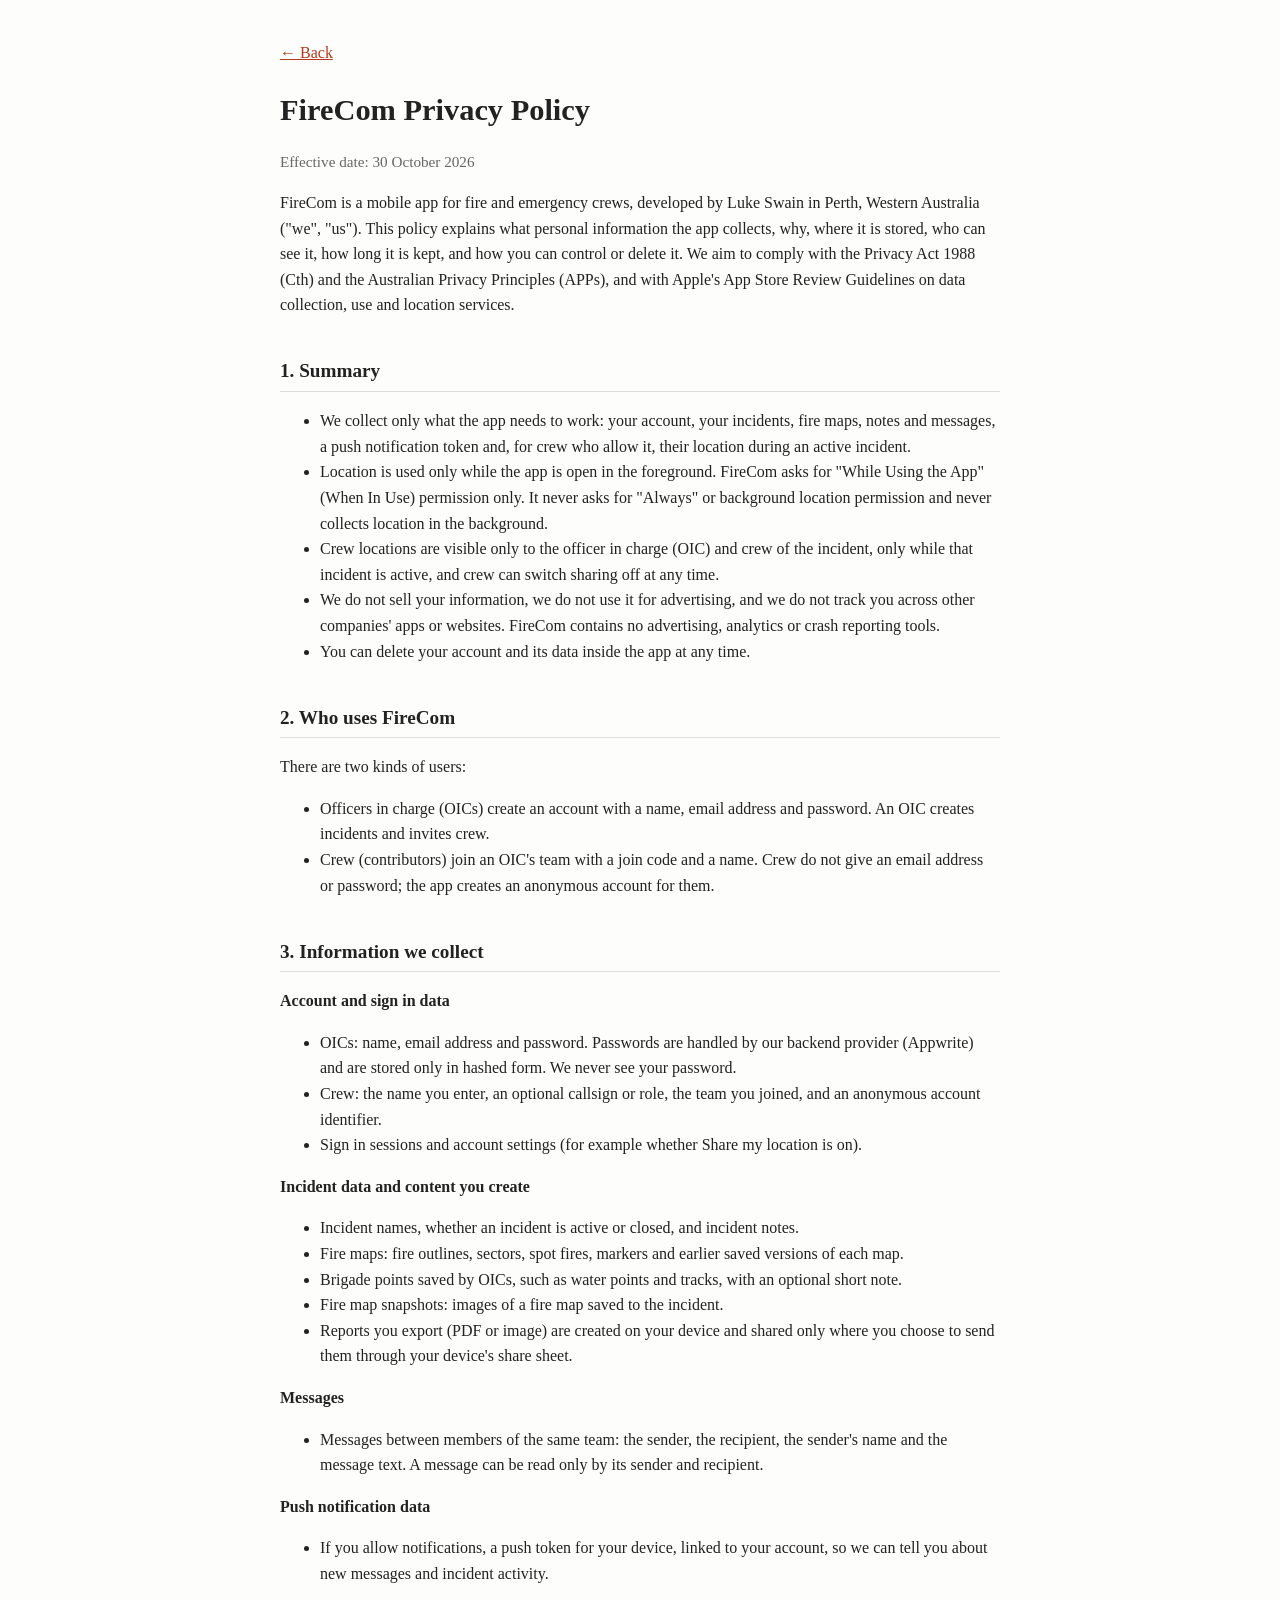
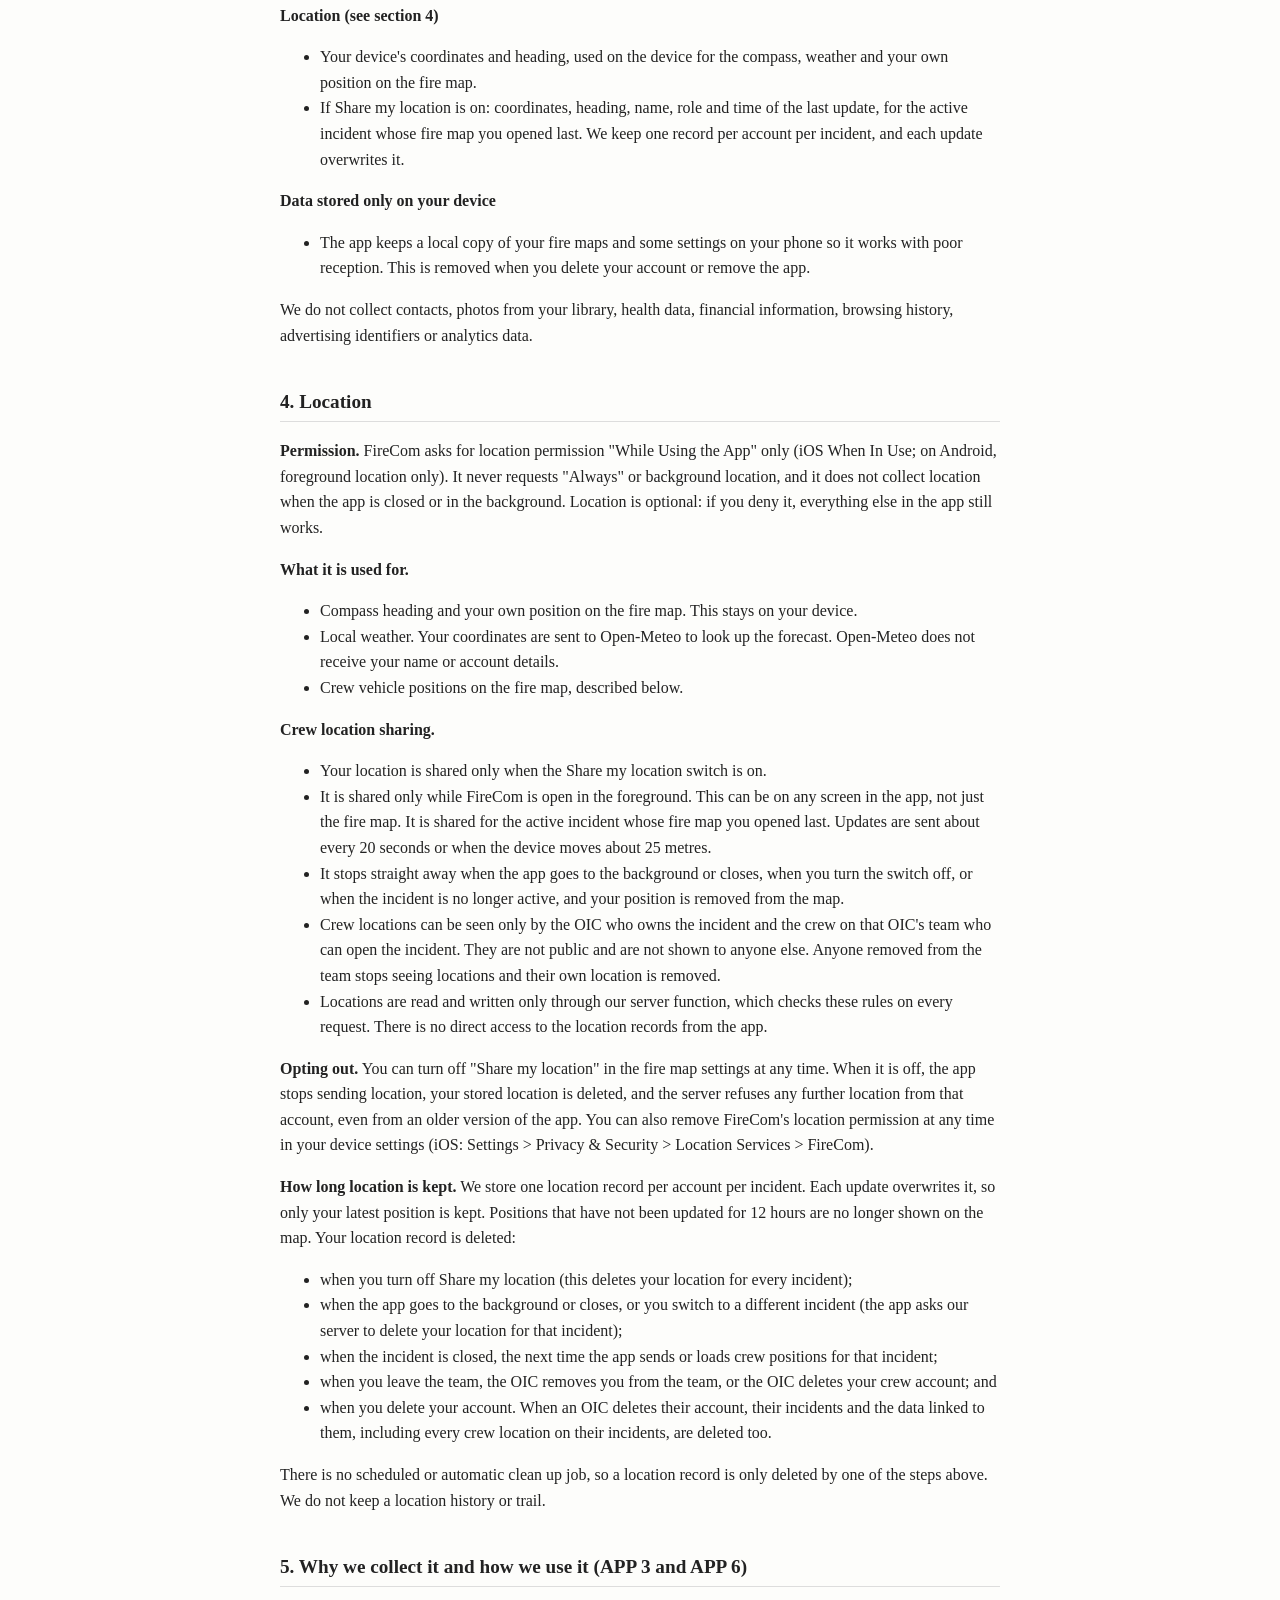
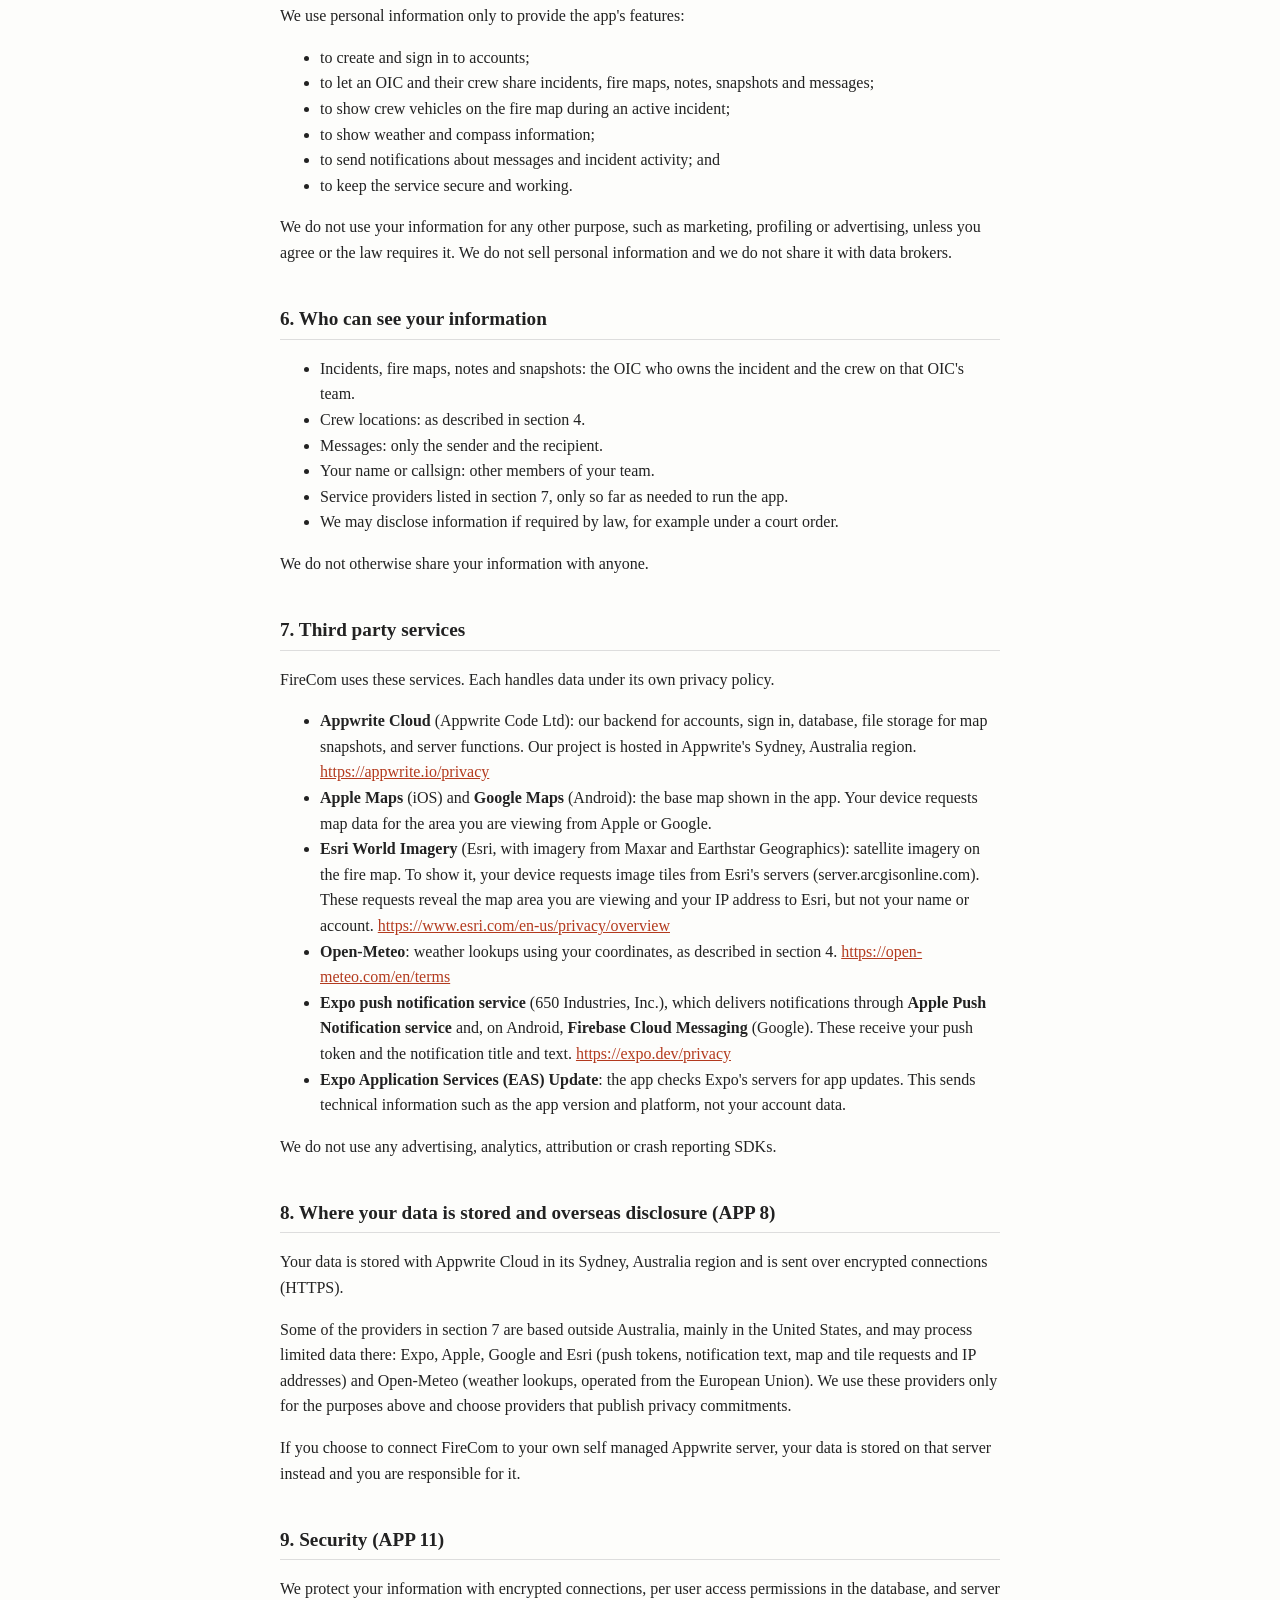
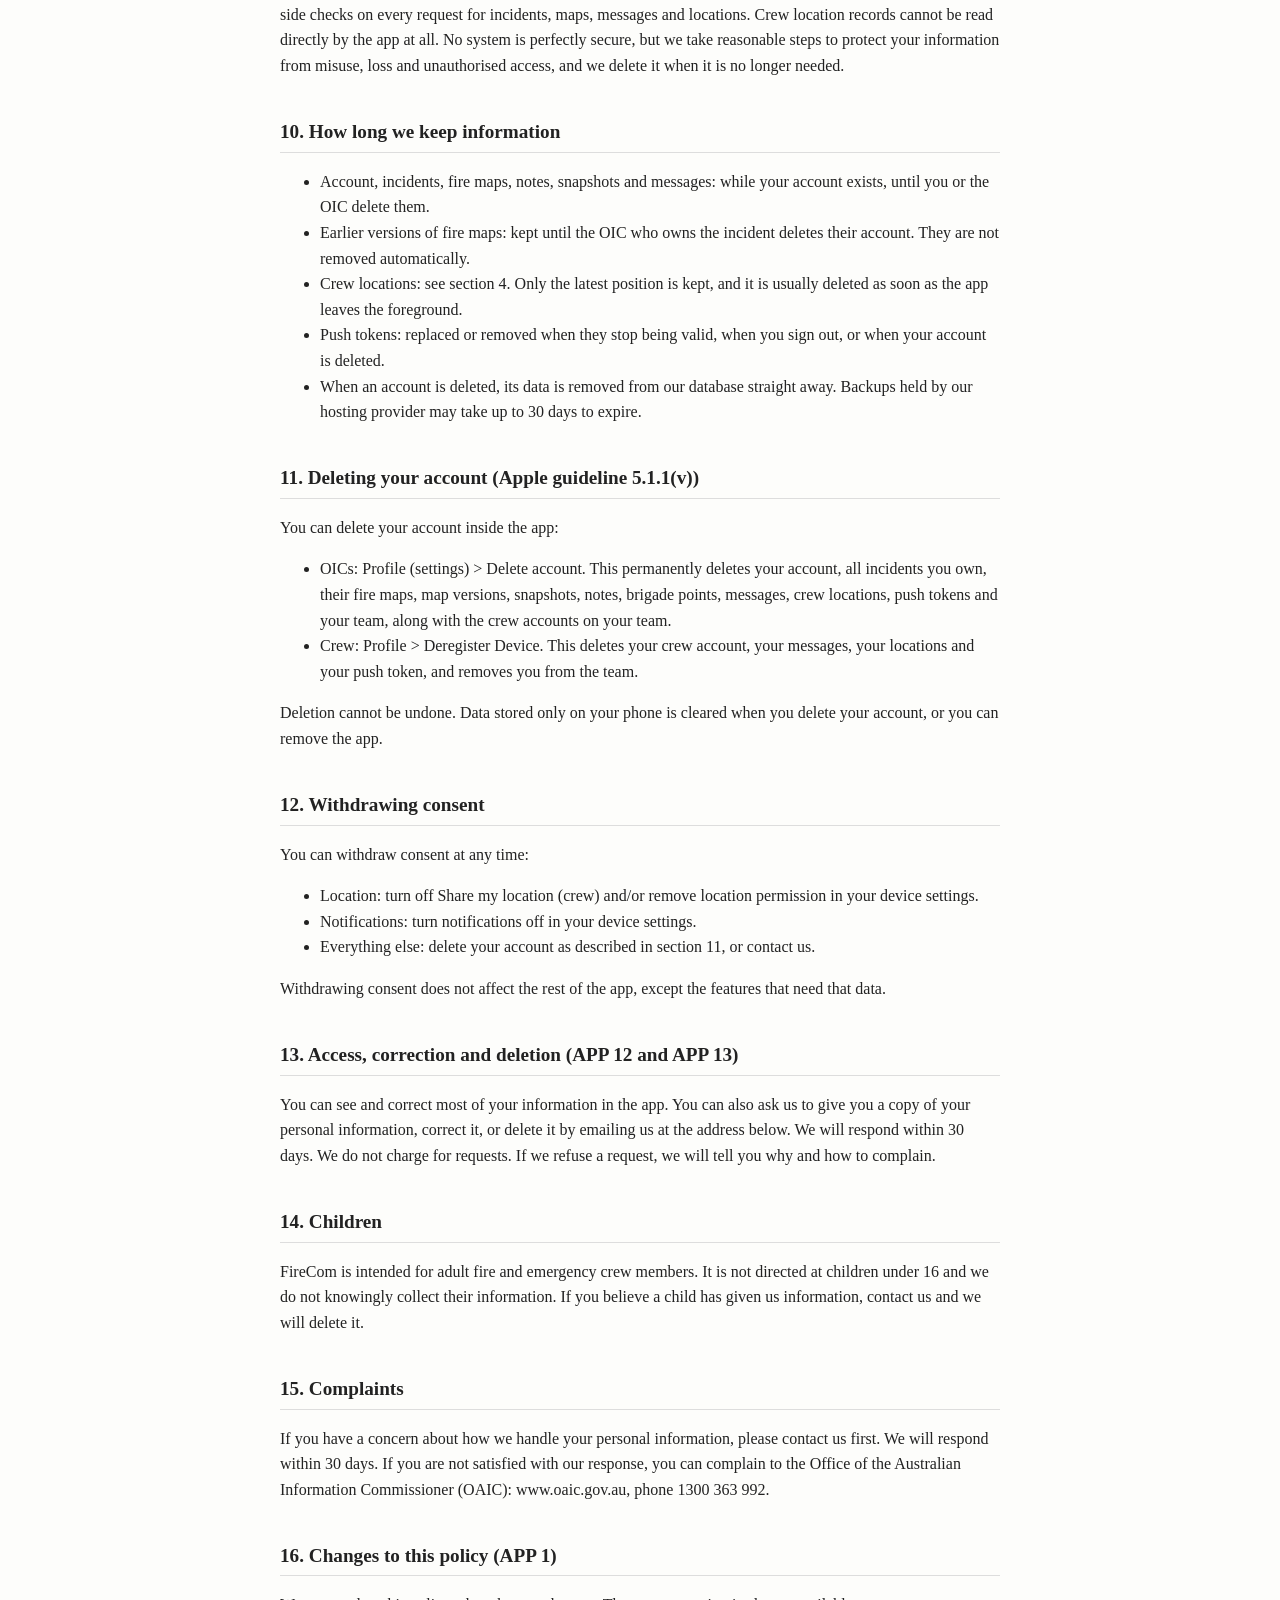
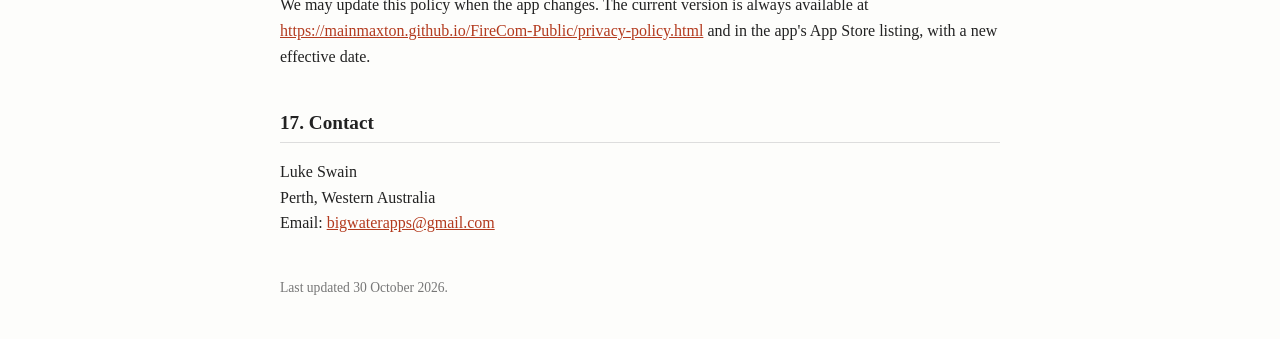
==== commit 04a04198: "Privacy policy: match location and fire map version retention to live function" ====
--- a/privacy-policy.html
+++ b/privacy-policy.html
@@ -70,13 +70,15 @@
 <li>Locations are read and written only through our server function, which checks these rules on every request. There is no direct access to the location records from the app.</li>
 </ul>
 <p><strong>Opting out.</strong> You can turn off "Share my location" in the fire map settings at any time. When it is off, the app stops sending location, your stored location is deleted, and the server refuses any further location from that account, even from an older version of the app. You can also remove FireCom's location permission at any time in your device settings (iOS: Settings &gt; Privacy &amp; Security &gt; Location Services &gt; FireCom).</p>
-<p><strong>How long location is kept.</strong> We store one location record per account per incident. Each update overwrites it, so only your latest position is kept. It is deleted:</p>
+<p><strong>How long location is kept.</strong> We store one location record per account per incident. Each update overwrites it, so only your latest position is kept. Positions that have not been updated for 12 hours are no longer shown on the map. Your location record is deleted:</p>
 <ul>
-<li>when you turn off Share my location, or when the app goes to the background or closes;</li>
-<li>when the incident is deleted; and</li>
-<li>when your account is deleted. When an OIC deletes their account, their incidents and the data linked to them, including crew locations, are deleted too.</li>
+<li>when you turn off Share my location (this deletes your location for every incident);</li>
+<li>when the app goes to the background or closes, or you switch to a different incident (the app asks our server to delete your location for that incident);</li>
+<li>when the incident is closed, the next time the app sends or loads crew positions for that incident;</li>
+<li>when you leave the team, the OIC removes you from the team, or the OIC deletes your crew account; and</li>
+<li>when you delete your account. When an OIC deletes their account, their incidents and the data linked to them, including every crew location on their incidents, are deleted too.</li>
 </ul>
-<p>There is no scheduled or automatic clean up job. We do not keep a location history or trail.</p>
+<p>There is no scheduled or automatic clean up job, so a location record is only deleted by one of the steps above. We do not keep a location history or trail.</p>
 <h2>5. Why we collect it and how we use it (APP 3 and APP 6)</h2>
 <p>We use personal information only to provide the app's features:</p>
 <ul>
@@ -118,8 +120,8 @@
 <h2>10. How long we keep information</h2>
 <ul>
 <li>Account, incidents, fire maps, notes, snapshots and messages: while your account exists, until you or the OIC delete them.</li>
-<li>Earlier versions of fire maps: removed automatically after 30 days.</li>
-<li>Crew locations: see section 4. Only the latest position is kept, and it is usually removed as soon as the app leaves the foreground.</li>
+<li>Earlier versions of fire maps: kept until the OIC who owns the incident deletes their account. They are not removed automatically.</li>
+<li>Crew locations: see section 4. Only the latest position is kept, and it is usually deleted as soon as the app leaves the foreground.</li>
 <li>Push tokens: replaced or removed when they stop being valid, when you sign out, or when your account is deleted.</li>
 <li>When an account is deleted, its data is removed from our database straight away. Backups held by our hosting provider may take up to 30 days to expire.</li>
 </ul>
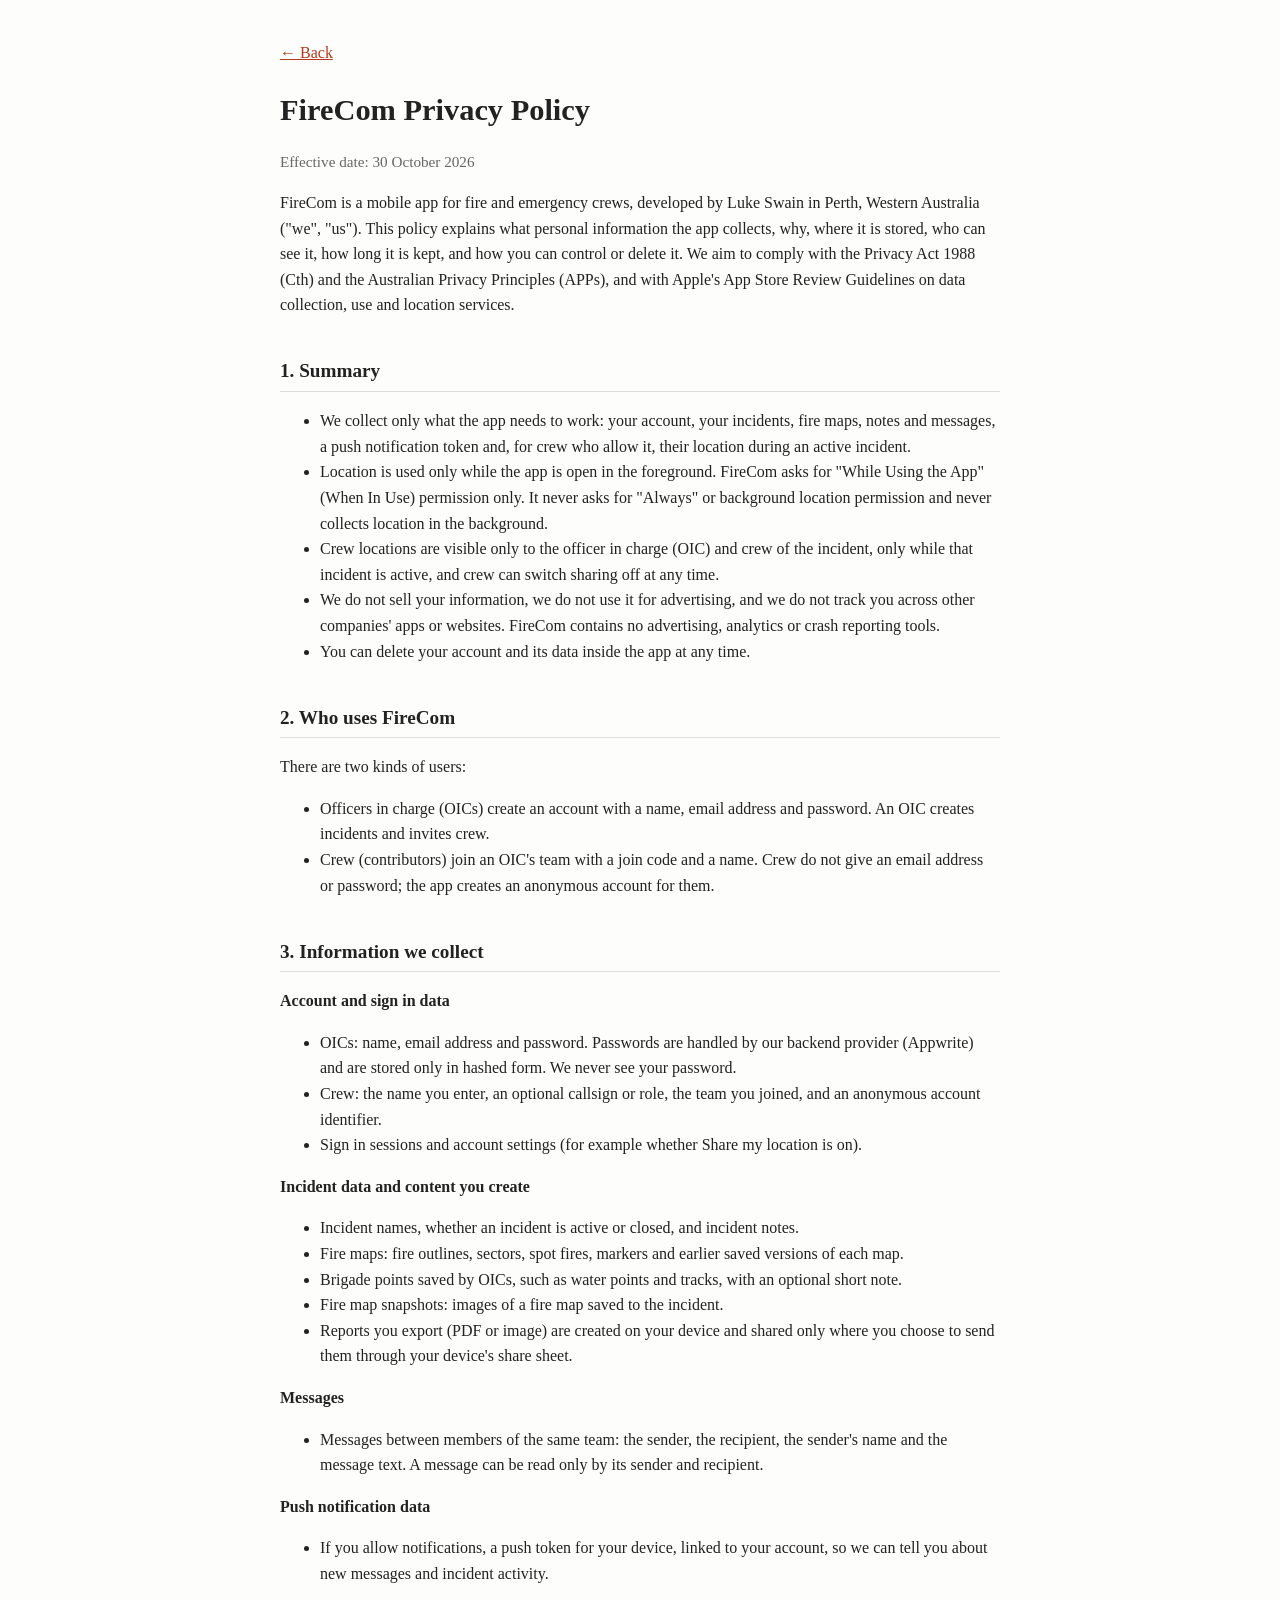
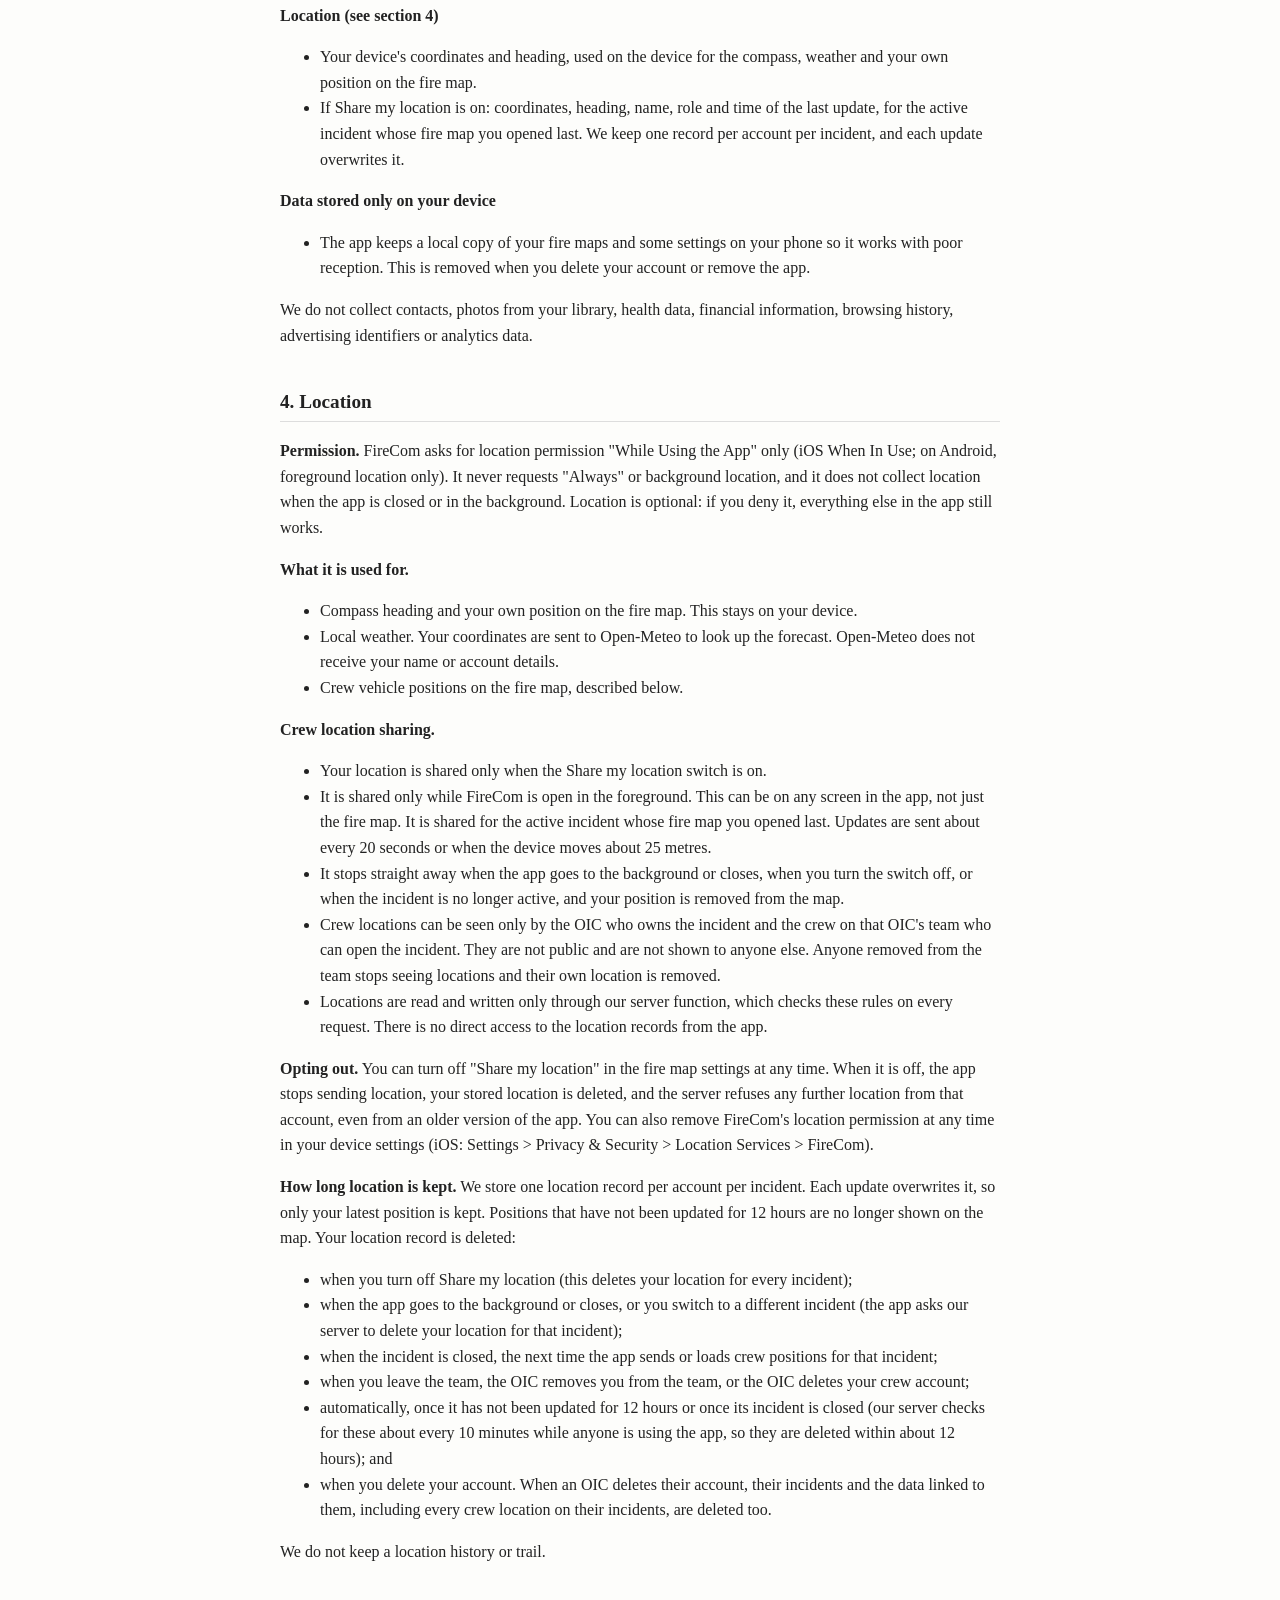
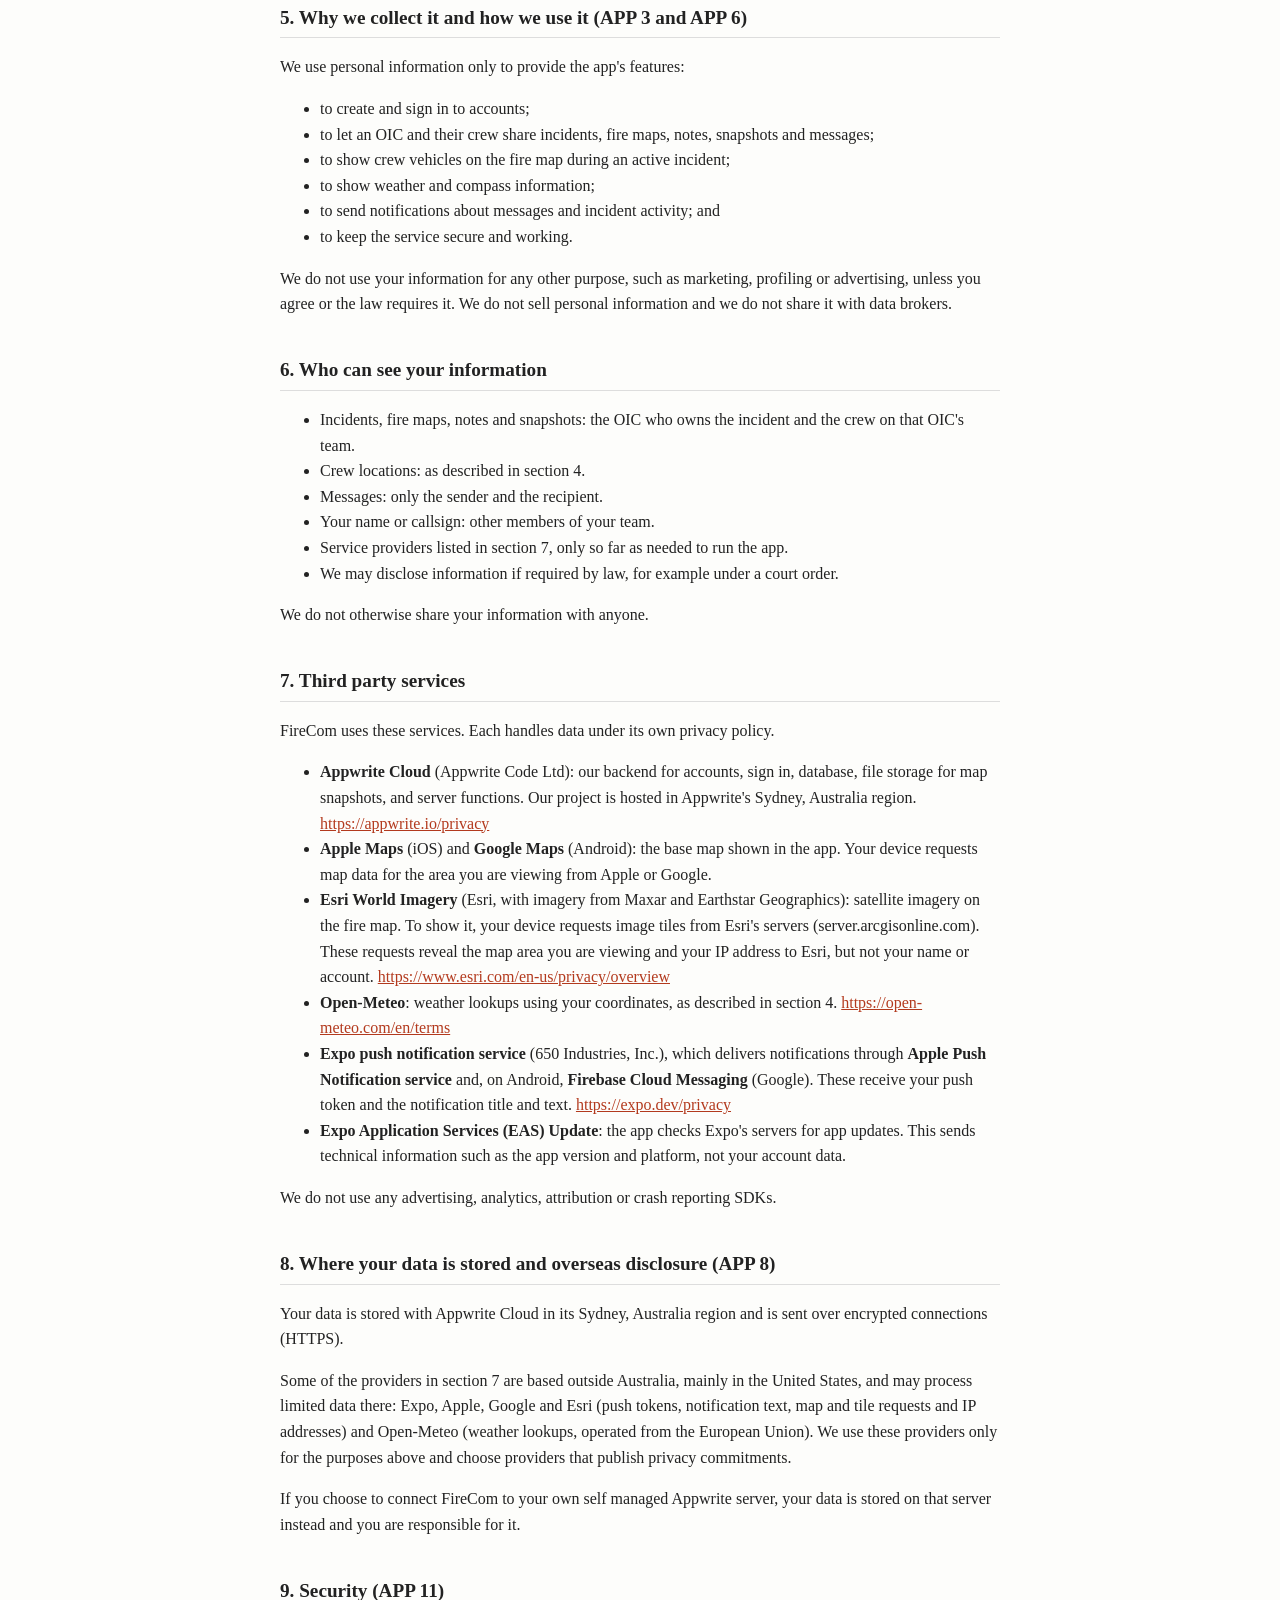
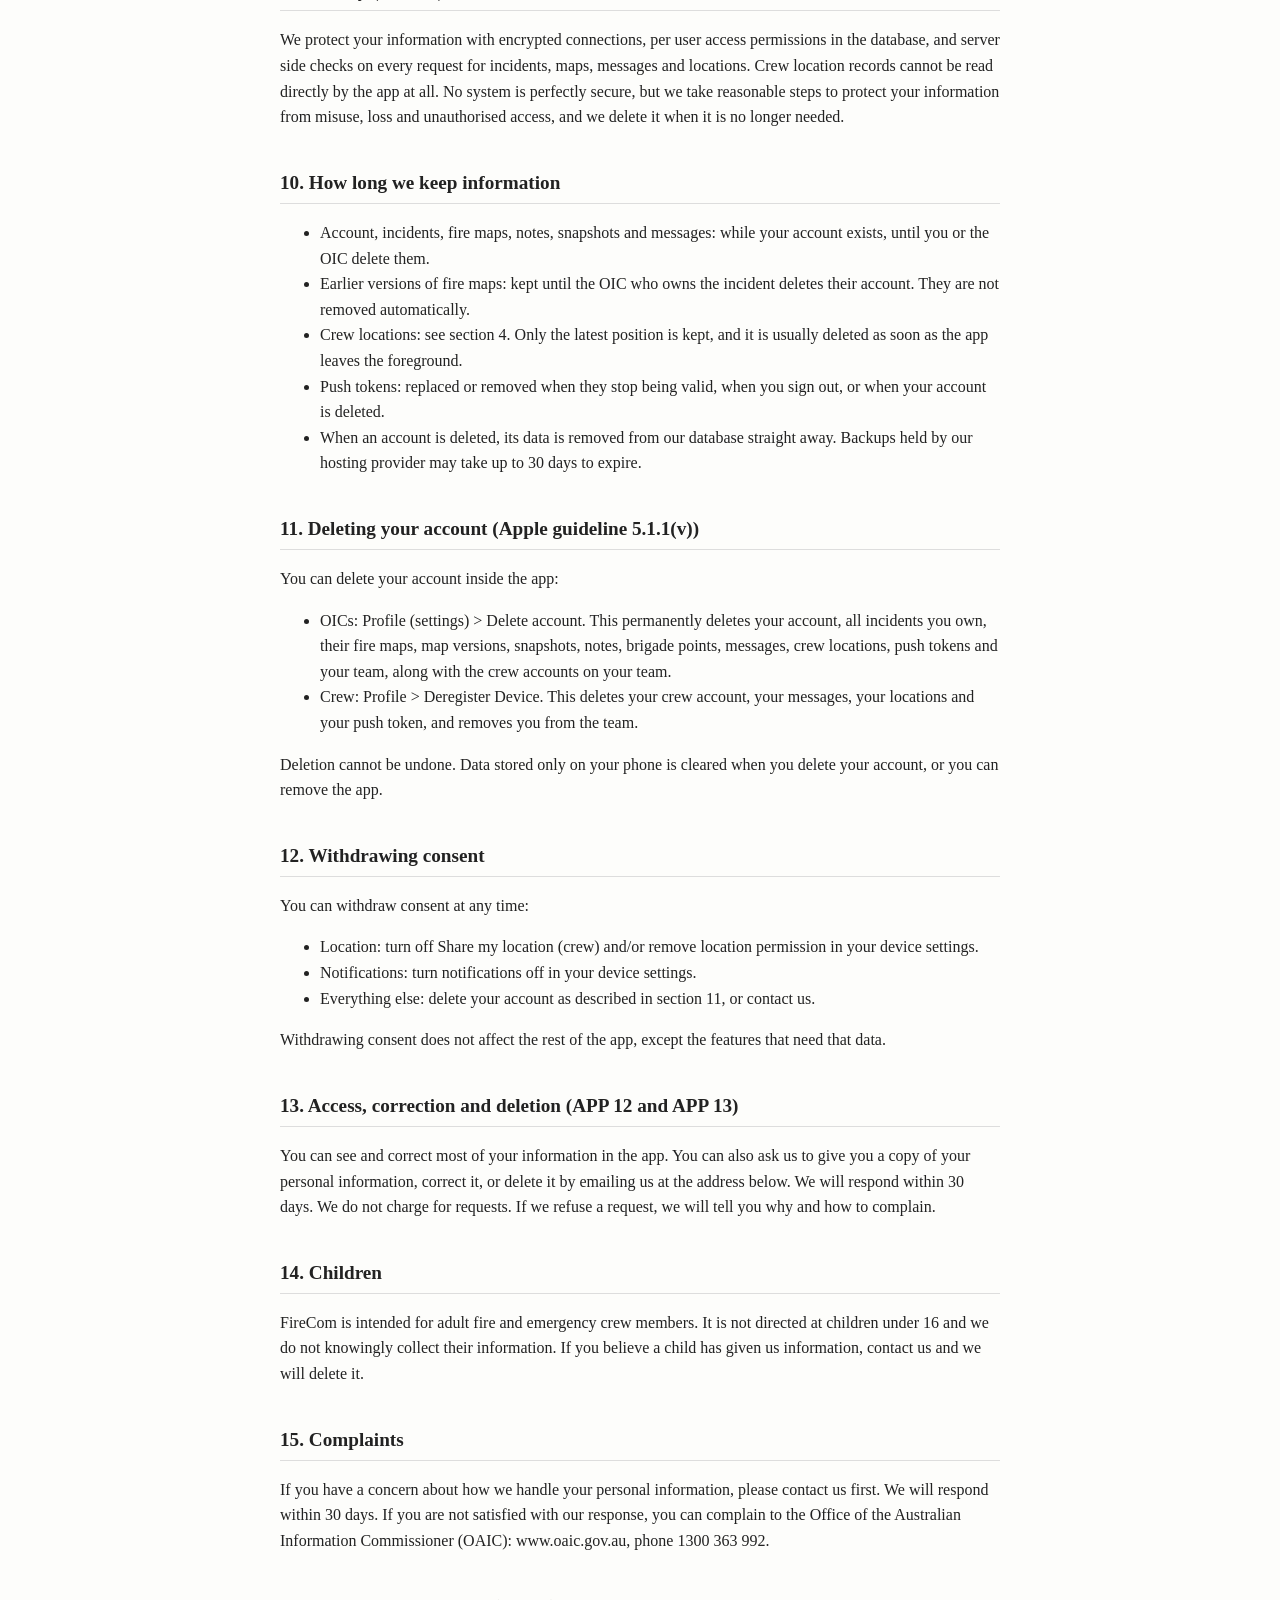
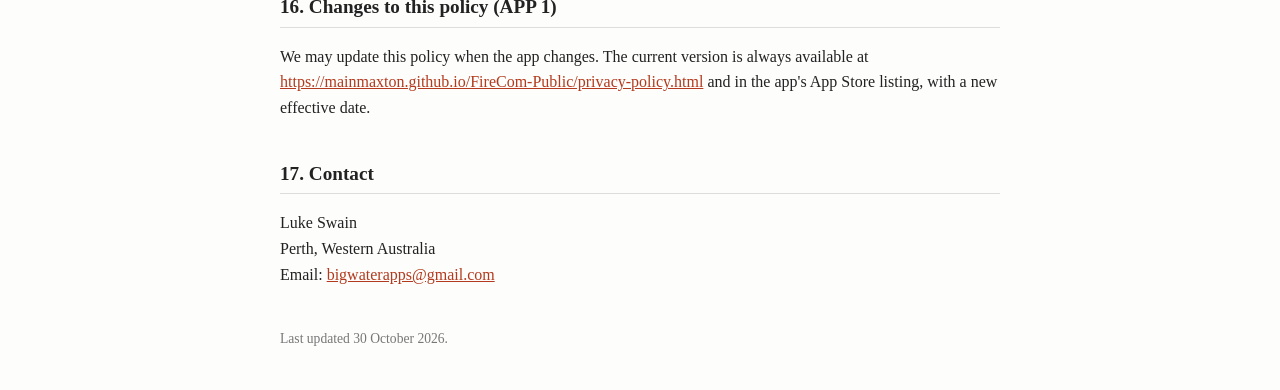
==== commit 7c9ddd89: "Privacy policy: location records deleted automatically after 12 hours" ====
--- a/privacy-policy.html
+++ b/privacy-policy.html
@@ -75,10 +75,11 @@
 <li>when you turn off Share my location (this deletes your location for every incident);</li>
 <li>when the app goes to the background or closes, or you switch to a different incident (the app asks our server to delete your location for that incident);</li>
 <li>when the incident is closed, the next time the app sends or loads crew positions for that incident;</li>
-<li>when you leave the team, the OIC removes you from the team, or the OIC deletes your crew account; and</li>
+<li>when you leave the team, the OIC removes you from the team, or the OIC deletes your crew account;</li>
+<li>automatically, once it has not been updated for 12 hours or once its incident is closed (our server checks for these about every 10 minutes while anyone is using the app, so they are deleted within about 12 hours); and</li>
 <li>when you delete your account. When an OIC deletes their account, their incidents and the data linked to them, including every crew location on their incidents, are deleted too.</li>
 </ul>
-<p>There is no scheduled or automatic clean up job, so a location record is only deleted by one of the steps above. We do not keep a location history or trail.</p>
+<p>We do not keep a location history or trail.</p>
 <h2>5. Why we collect it and how we use it (APP 3 and APP 6)</h2>
 <p>We use personal information only to provide the app's features:</p>
 <ul>
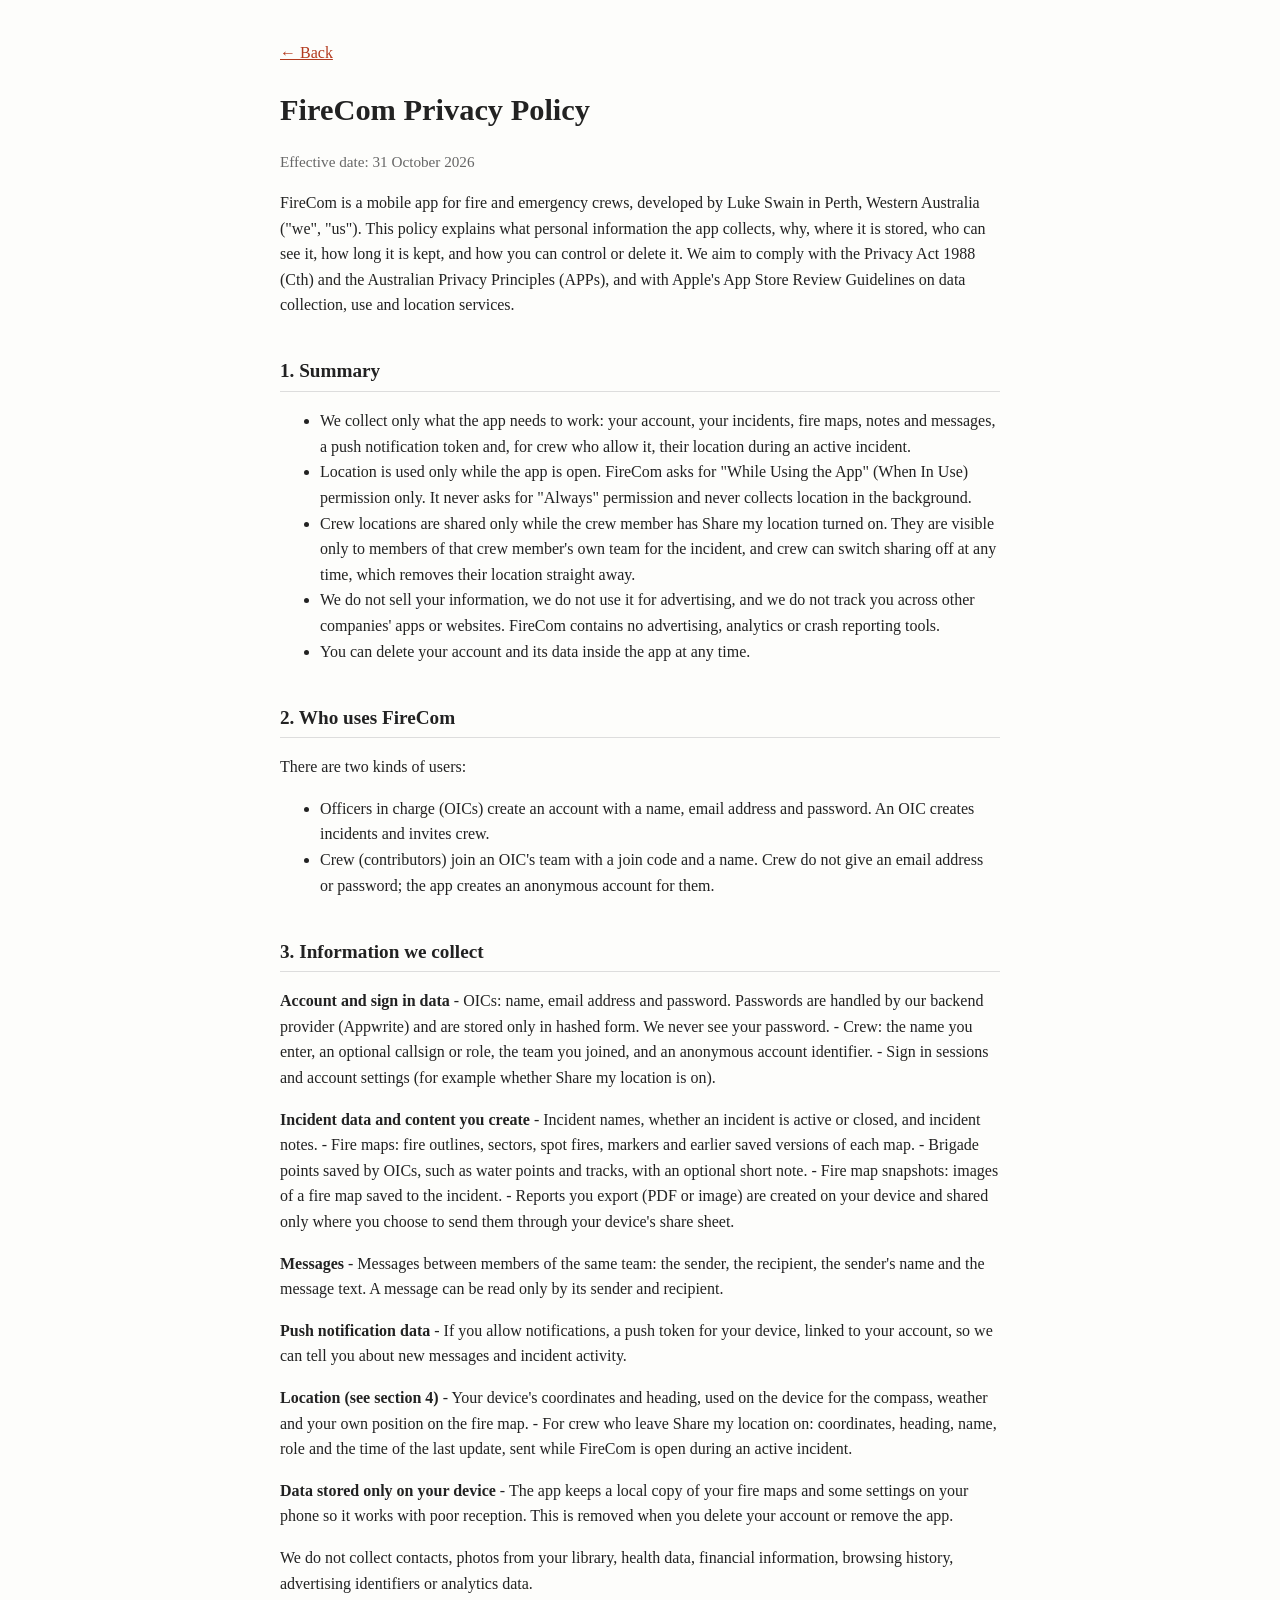
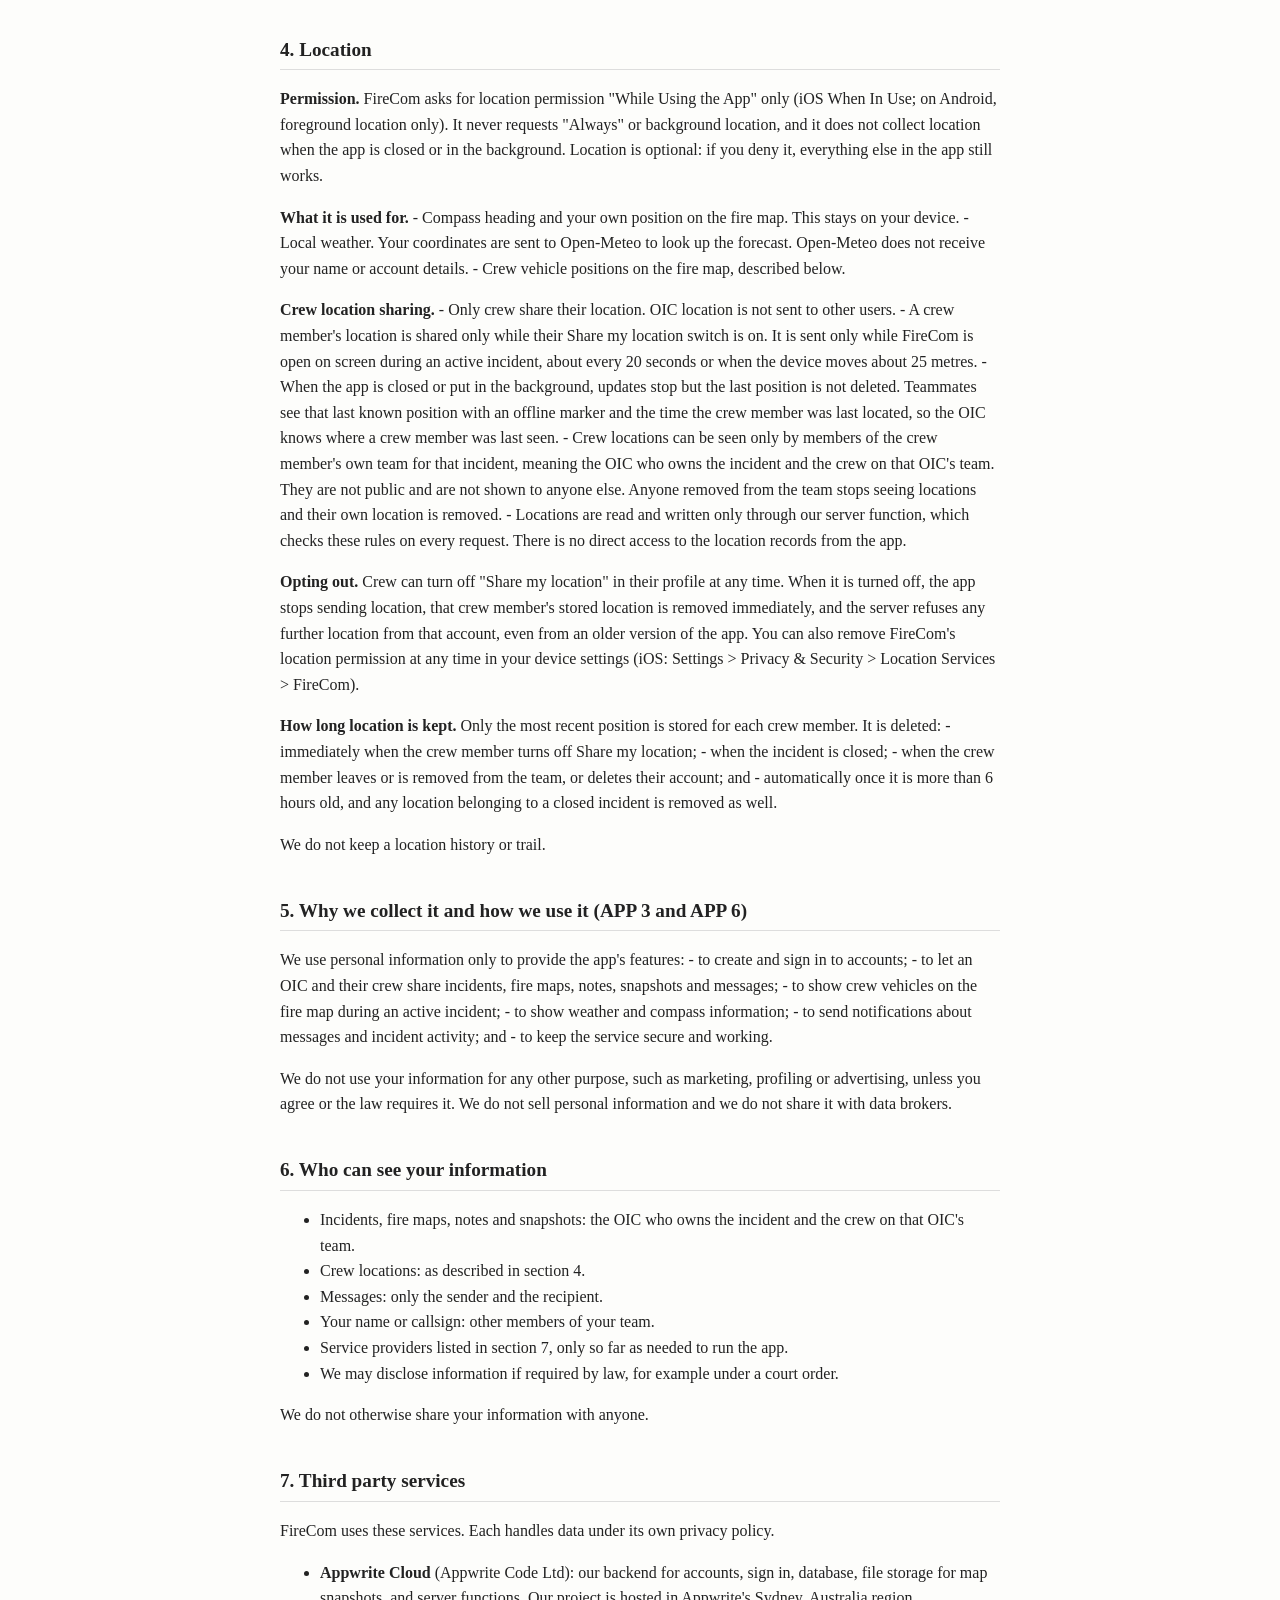
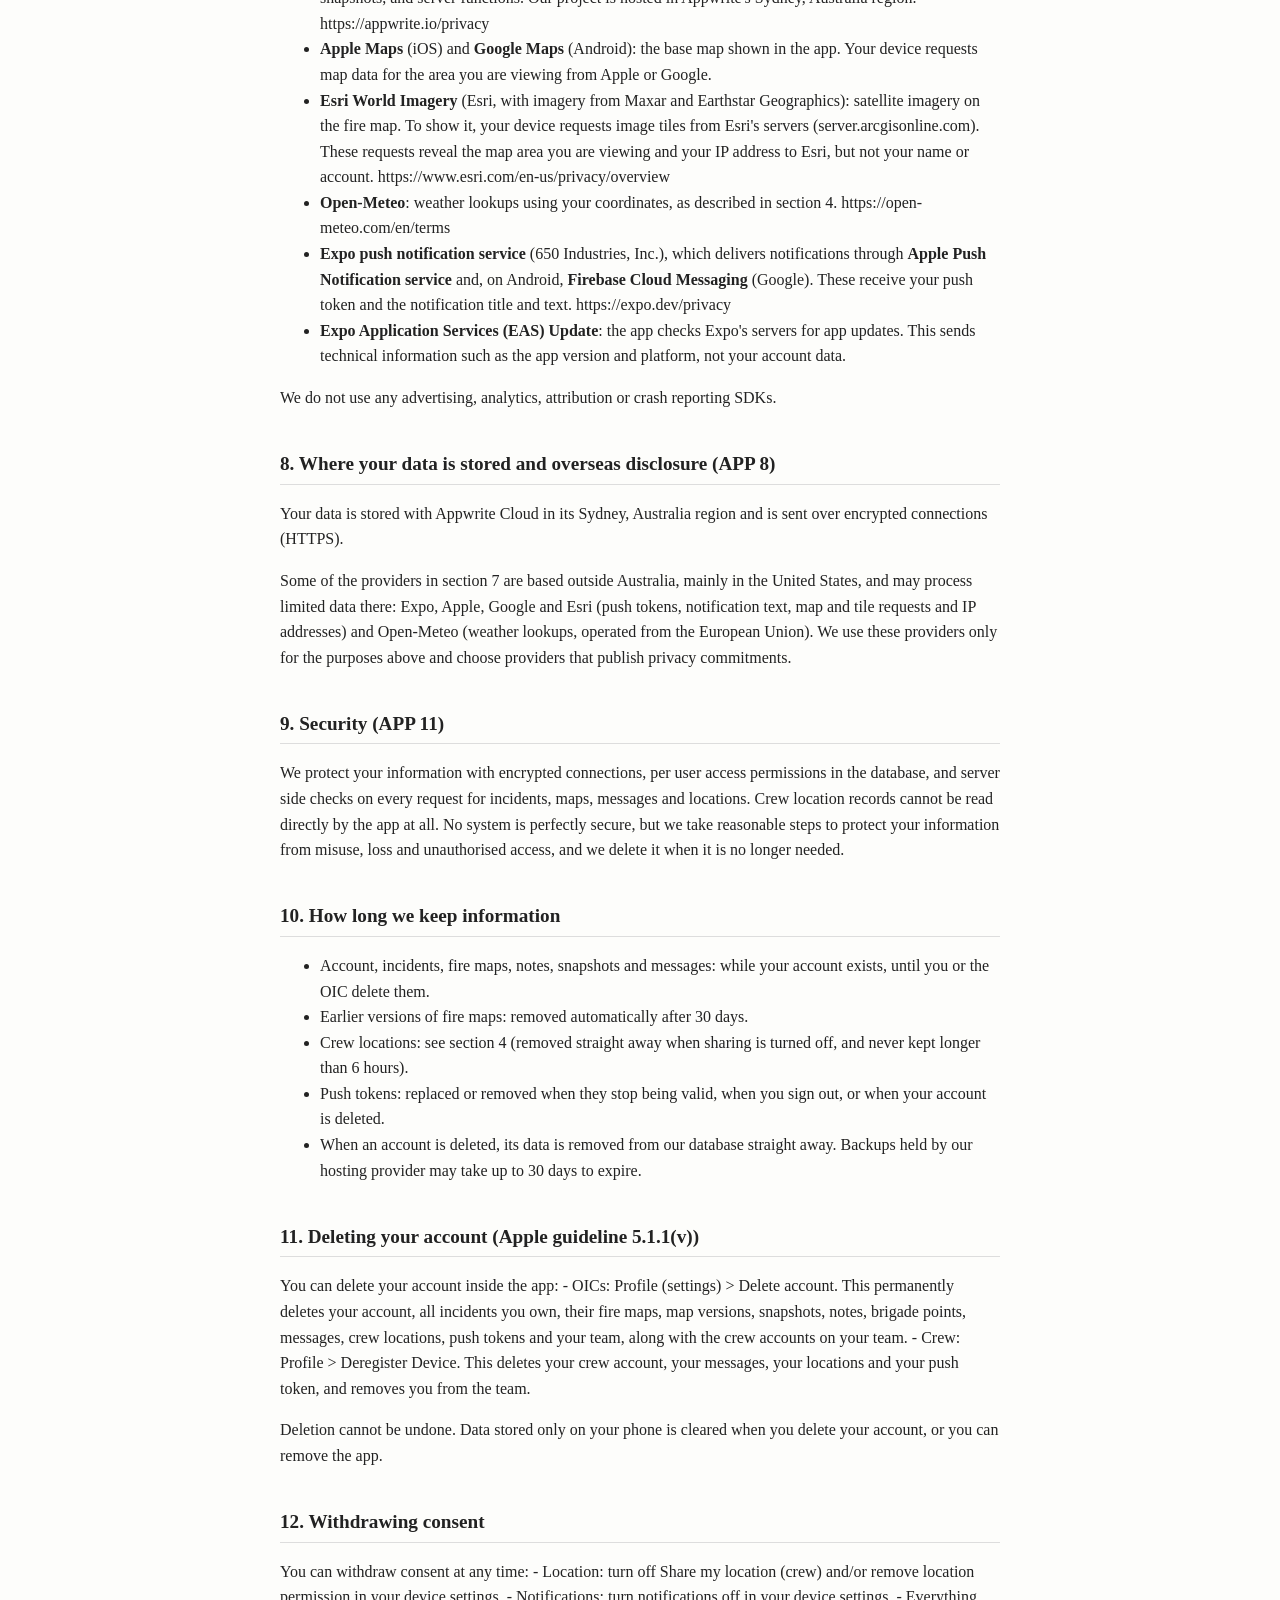
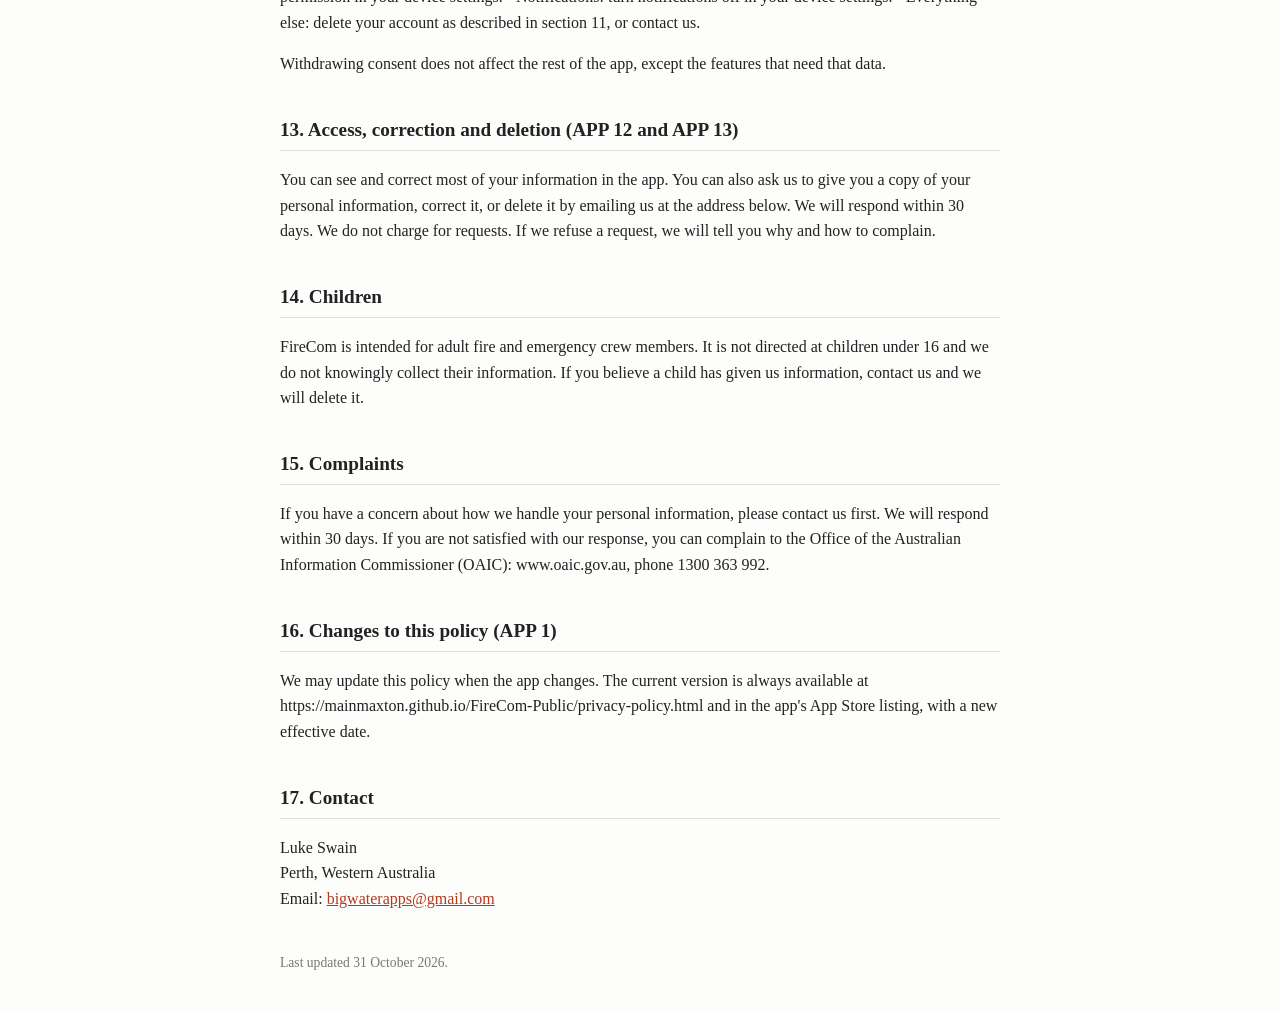
==== commit ac4f8440: "Update privacy policy (effective 31 October 2026)" ====
--- a/privacy-policy.html
+++ b/privacy-policy.html
@@ -4,13 +4,13 @@
 <body>
 <p><a href="index.html">&larr; Back</a></p>
 <h1>FireCom Privacy Policy</h1>
-<p class="muted">Effective date: 30 October 2026</p>
+<p class="muted">Effective date: 31 October 2026</p>
 <p>FireCom is a mobile app for fire and emergency crews, developed by Luke Swain in Perth, Western Australia ("we", "us"). This policy explains what personal information the app collects, why, where it is stored, who can see it, how long it is kept, and how you can control or delete it. We aim to comply with the Privacy Act 1988 (Cth) and the Australian Privacy Principles (APPs), and with Apple's App Store Review Guidelines on data collection, use and location services.</p>
 <h2>1. Summary</h2>
 <ul>
 <li>We collect only what the app needs to work: your account, your incidents, fire maps, notes and messages, a push notification token and, for crew who allow it, their location during an active incident.</li>
-<li>Location is used only while the app is open in the foreground. FireCom asks for "While Using the App" (When In Use) permission only. It never asks for "Always" or background location permission and never collects location in the background.</li>
-<li>Crew locations are visible only to the officer in charge (OIC) and crew of the incident, only while that incident is active, and crew can switch sharing off at any time.</li>
+<li>Location is used only while the app is open. FireCom asks for "While Using the App" (When In Use) permission only. It never asks for "Always" permission and never collects location in the background.</li>
+<li>Crew locations are shared only while the crew member has Share my location turned on. They are visible only to members of that crew member's own team for the incident, and crew can switch sharing off at any time, which removes their location straight away.</li>
 <li>We do not sell your information, we do not use it for advertising, and we do not track you across other companies' apps or websites. FireCom contains no advertising, analytics or crash reporting tools.</li>
 <li>You can delete your account and its data inside the app at any time.</li>
 </ul>
@@ -21,75 +21,53 @@
 <li>Crew (contributors) join an OIC's team with a join code and a name. Crew do not give an email address or password; the app creates an anonymous account for them.</li>
 </ul>
 <h2>3. Information we collect</h2>
-<p><strong>Account and sign in data</strong></p>
-<ul>
-<li>OICs: name, email address and password. Passwords are handled by our backend provider (Appwrite) and are stored only in hashed form. We never see your password.</li>
-<li>Crew: the name you enter, an optional callsign or role, the team you joined, and an anonymous account identifier.</li>
-<li>Sign in sessions and account settings (for example whether Share my location is on).</li>
-</ul>
-<p><strong>Incident data and content you create</strong></p>
-<ul>
-<li>Incident names, whether an incident is active or closed, and incident notes.</li>
-<li>Fire maps: fire outlines, sectors, spot fires, markers and earlier saved versions of each map.</li>
-<li>Brigade points saved by OICs, such as water points and tracks, with an optional short note.</li>
-<li>Fire map snapshots: images of a fire map saved to the incident.</li>
-<li>Reports you export (PDF or image) are created on your device and shared only where you choose to send them through your device's share sheet.</li>
-</ul>
-<p><strong>Messages</strong></p>
-<ul>
-<li>Messages between members of the same team: the sender, the recipient, the sender's name and the message text. A message can be read only by its sender and recipient.</li>
-</ul>
-<p><strong>Push notification data</strong></p>
-<ul>
-<li>If you allow notifications, a push token for your device, linked to your account, so we can tell you about new messages and incident activity.</li>
-</ul>
-<p><strong>Location (see section 4)</strong></p>
-<ul>
-<li>Your device's coordinates and heading, used on the device for the compass, weather and your own position on the fire map.</li>
-<li>If Share my location is on: coordinates, heading, name, role and time of the last update, for the active incident whose fire map you opened last. We keep one record per account per incident, and each update overwrites it.</li>
-</ul>
-<p><strong>Data stored only on your device</strong></p>
-<ul>
-<li>The app keeps a local copy of your fire maps and some settings on your phone so it works with poor reception. This is removed when you delete your account or remove the app.</li>
-</ul>
+<p><strong>Account and sign in data</strong>
+- OICs: name, email address and password. Passwords are handled by our backend provider (Appwrite) and are stored only in hashed form. We never see your password.
+- Crew: the name you enter, an optional callsign or role, the team you joined, and an anonymous account identifier.
+- Sign in sessions and account settings (for example whether Share my location is on).</p>
+<p><strong>Incident data and content you create</strong>
+- Incident names, whether an incident is active or closed, and incident notes.
+- Fire maps: fire outlines, sectors, spot fires, markers and earlier saved versions of each map.
+- Brigade points saved by OICs, such as water points and tracks, with an optional short note.
+- Fire map snapshots: images of a fire map saved to the incident.
+- Reports you export (PDF or image) are created on your device and shared only where you choose to send them through your device's share sheet.</p>
+<p><strong>Messages</strong>
+- Messages between members of the same team: the sender, the recipient, the sender's name and the message text. A message can be read only by its sender and recipient.</p>
+<p><strong>Push notification data</strong>
+- If you allow notifications, a push token for your device, linked to your account, so we can tell you about new messages and incident activity.</p>
+<p><strong>Location (see section 4)</strong>
+- Your device's coordinates and heading, used on the device for the compass, weather and your own position on the fire map.
+- For crew who leave Share my location on: coordinates, heading, name, role and the time of the last update, sent while FireCom is open during an active incident.</p>
+<p><strong>Data stored only on your device</strong>
+- The app keeps a local copy of your fire maps and some settings on your phone so it works with poor reception. This is removed when you delete your account or remove the app.</p>
 <p>We do not collect contacts, photos from your library, health data, financial information, browsing history, advertising identifiers or analytics data.</p>
 <h2>4. Location</h2>
 <p><strong>Permission.</strong> FireCom asks for location permission "While Using the App" only (iOS When In Use; on Android, foreground location only). It never requests "Always" or background location, and it does not collect location when the app is closed or in the background. Location is optional: if you deny it, everything else in the app still works.</p>
-<p><strong>What it is used for.</strong></p>
-<ul>
-<li>Compass heading and your own position on the fire map. This stays on your device.</li>
-<li>Local weather. Your coordinates are sent to Open-Meteo to look up the forecast. Open-Meteo does not receive your name or account details.</li>
-<li>Crew vehicle positions on the fire map, described below.</li>
-</ul>
-<p><strong>Crew location sharing.</strong></p>
-<ul>
-<li>Your location is shared only when the Share my location switch is on.</li>
-<li>It is shared only while FireCom is open in the foreground. This can be on any screen in the app, not just the fire map. It is shared for the active incident whose fire map you opened last. Updates are sent about every 20 seconds or when the device moves about 25 metres.</li>
-<li>It stops straight away when the app goes to the background or closes, when you turn the switch off, or when the incident is no longer active, and your position is removed from the map.</li>
-<li>Crew locations can be seen only by the OIC who owns the incident and the crew on that OIC's team who can open the incident. They are not public and are not shown to anyone else. Anyone removed from the team stops seeing locations and their own location is removed.</li>
-<li>Locations are read and written only through our server function, which checks these rules on every request. There is no direct access to the location records from the app.</li>
-</ul>
-<p><strong>Opting out.</strong> You can turn off "Share my location" in the fire map settings at any time. When it is off, the app stops sending location, your stored location is deleted, and the server refuses any further location from that account, even from an older version of the app. You can also remove FireCom's location permission at any time in your device settings (iOS: Settings &gt; Privacy &amp; Security &gt; Location Services &gt; FireCom).</p>
-<p><strong>How long location is kept.</strong> We store one location record per account per incident. Each update overwrites it, so only your latest position is kept. Positions that have not been updated for 12 hours are no longer shown on the map. Your location record is deleted:</p>
-<ul>
-<li>when you turn off Share my location (this deletes your location for every incident);</li>
-<li>when the app goes to the background or closes, or you switch to a different incident (the app asks our server to delete your location for that incident);</li>
-<li>when the incident is closed, the next time the app sends or loads crew positions for that incident;</li>
-<li>when you leave the team, the OIC removes you from the team, or the OIC deletes your crew account;</li>
-<li>automatically, once it has not been updated for 12 hours or once its incident is closed (our server checks for these about every 10 minutes while anyone is using the app, so they are deleted within about 12 hours); and</li>
-<li>when you delete your account. When an OIC deletes their account, their incidents and the data linked to them, including every crew location on their incidents, are deleted too.</li>
-</ul>
+<p><strong>What it is used for.</strong>
+- Compass heading and your own position on the fire map. This stays on your device.
+- Local weather. Your coordinates are sent to Open-Meteo to look up the forecast. Open-Meteo does not receive your name or account details.
+- Crew vehicle positions on the fire map, described below.</p>
+<p><strong>Crew location sharing.</strong>
+- Only crew share their location. OIC location is not sent to other users.
+- A crew member's location is shared only while their Share my location switch is on. It is sent only while FireCom is open on screen during an active incident, about every 20 seconds or when the device moves about 25 metres.
+- When the app is closed or put in the background, updates stop but the last position is not deleted. Teammates see that last known position with an offline marker and the time the crew member was last located, so the OIC knows where a crew member was last seen.
+- Crew locations can be seen only by members of the crew member's own team for that incident, meaning the OIC who owns the incident and the crew on that OIC's team. They are not public and are not shown to anyone else. Anyone removed from the team stops seeing locations and their own location is removed.
+- Locations are read and written only through our server function, which checks these rules on every request. There is no direct access to the location records from the app.</p>
+<p><strong>Opting out.</strong> Crew can turn off "Share my location" in their profile at any time. When it is turned off, the app stops sending location, that crew member's stored location is removed immediately, and the server refuses any further location from that account, even from an older version of the app. You can also remove FireCom's location permission at any time in your device settings (iOS: Settings &gt; Privacy &amp; Security &gt; Location Services &gt; FireCom).</p>
+<p><strong>How long location is kept.</strong> Only the most recent position is stored for each crew member. It is deleted:
+- immediately when the crew member turns off Share my location;
+- when the incident is closed;
+- when the crew member leaves or is removed from the team, or deletes their account; and
+- automatically once it is more than 6 hours old, and any location belonging to a closed incident is removed as well.</p>
 <p>We do not keep a location history or trail.</p>
 <h2>5. Why we collect it and how we use it (APP 3 and APP 6)</h2>
-<p>We use personal information only to provide the app's features:</p>
-<ul>
-<li>to create and sign in to accounts;</li>
-<li>to let an OIC and their crew share incidents, fire maps, notes, snapshots and messages;</li>
-<li>to show crew vehicles on the fire map during an active incident;</li>
-<li>to show weather and compass information;</li>
-<li>to send notifications about messages and incident activity; and</li>
-<li>to keep the service secure and working.</li>
-</ul>
+<p>We use personal information only to provide the app's features:
+- to create and sign in to accounts;
+- to let an OIC and their crew share incidents, fire maps, notes, snapshots and messages;
+- to show crew vehicles on the fire map during an active incident;
+- to show weather and compass information;
+- to send notifications about messages and incident activity; and
+- to keep the service secure and working.</p>
 <p>We do not use your information for any other purpose, such as marketing, profiling or advertising, unless you agree or the law requires it. We do not sell personal information and we do not share it with data brokers.</p>
 <h2>6. Who can see your information</h2>
 <ul>
@@ -104,42 +82,37 @@
 <h2>7. Third party services</h2>
 <p>FireCom uses these services. Each handles data under its own privacy policy.</p>
 <ul>
-<li><strong>Appwrite Cloud</strong> (Appwrite Code Ltd): our backend for accounts, sign in, database, file storage for map snapshots, and server functions. Our project is hosted in Appwrite's Sydney, Australia region. <a href="https://appwrite.io/privacy">https://appwrite.io/privacy</a></li>
+<li><strong>Appwrite Cloud</strong> (Appwrite Code Ltd): our backend for accounts, sign in, database, file storage for map snapshots, and server functions. Our project is hosted in Appwrite's Sydney, Australia region. https://appwrite.io/privacy</li>
 <li><strong>Apple Maps</strong> (iOS) and <strong>Google Maps</strong> (Android): the base map shown in the app. Your device requests map data for the area you are viewing from Apple or Google.</li>
-<li><strong>Esri World Imagery</strong> (Esri, with imagery from Maxar and Earthstar Geographics): satellite imagery on the fire map. To show it, your device requests image tiles from Esri's servers (server.arcgisonline.com). These requests reveal the map area you are viewing and your IP address to Esri, but not your name or account. <a href="https://www.esri.com/en-us/privacy/overview">https://www.esri.com/en-us/privacy/overview</a></li>
-<li><strong>Open-Meteo</strong>: weather lookups using your coordinates, as described in section 4. <a href="https://open-meteo.com/en/terms">https://open-meteo.com/en/terms</a></li>
-<li><strong>Expo push notification service</strong> (650 Industries, Inc.), which delivers notifications through <strong>Apple Push Notification service</strong> and, on Android, <strong>Firebase Cloud Messaging</strong> (Google). These receive your push token and the notification title and text. <a href="https://expo.dev/privacy">https://expo.dev/privacy</a></li>
+<li><strong>Esri World Imagery</strong> (Esri, with imagery from Maxar and Earthstar Geographics): satellite imagery on the fire map. To show it, your device requests image tiles from Esri's servers (server.arcgisonline.com). These requests reveal the map area you are viewing and your IP address to Esri, but not your name or account. https://www.esri.com/en-us/privacy/overview</li>
+<li><strong>Open-Meteo</strong>: weather lookups using your coordinates, as described in section 4. https://open-meteo.com/en/terms</li>
+<li><strong>Expo push notification service</strong> (650 Industries, Inc.), which delivers notifications through <strong>Apple Push Notification service</strong> and, on Android, <strong>Firebase Cloud Messaging</strong> (Google). These receive your push token and the notification title and text. https://expo.dev/privacy</li>
 <li><strong>Expo Application Services (EAS) Update</strong>: the app checks Expo's servers for app updates. This sends technical information such as the app version and platform, not your account data.</li>
 </ul>
 <p>We do not use any advertising, analytics, attribution or crash reporting SDKs.</p>
 <h2>8. Where your data is stored and overseas disclosure (APP 8)</h2>
 <p>Your data is stored with Appwrite Cloud in its Sydney, Australia region and is sent over encrypted connections (HTTPS).</p>
 <p>Some of the providers in section 7 are based outside Australia, mainly in the United States, and may process limited data there: Expo, Apple, Google and Esri (push tokens, notification text, map and tile requests and IP addresses) and Open-Meteo (weather lookups, operated from the European Union). We use these providers only for the purposes above and choose providers that publish privacy commitments.</p>
-<p>If you choose to connect FireCom to your own self managed Appwrite server, your data is stored on that server instead and you are responsible for it.</p>
 <h2>9. Security (APP 11)</h2>
 <p>We protect your information with encrypted connections, per user access permissions in the database, and server side checks on every request for incidents, maps, messages and locations. Crew location records cannot be read directly by the app at all. No system is perfectly secure, but we take reasonable steps to protect your information from misuse, loss and unauthorised access, and we delete it when it is no longer needed.</p>
 <h2>10. How long we keep information</h2>
 <ul>
 <li>Account, incidents, fire maps, notes, snapshots and messages: while your account exists, until you or the OIC delete them.</li>
-<li>Earlier versions of fire maps: kept until the OIC who owns the incident deletes their account. They are not removed automatically.</li>
-<li>Crew locations: see section 4. Only the latest position is kept, and it is usually deleted as soon as the app leaves the foreground.</li>
+<li>Earlier versions of fire maps: removed automatically after 30 days.</li>
+<li>Crew locations: see section 4 (removed straight away when sharing is turned off, and never kept longer than 6 hours).</li>
 <li>Push tokens: replaced or removed when they stop being valid, when you sign out, or when your account is deleted.</li>
 <li>When an account is deleted, its data is removed from our database straight away. Backups held by our hosting provider may take up to 30 days to expire.</li>
 </ul>
 <h2>11. Deleting your account (Apple guideline 5.1.1(v))</h2>
-<p>You can delete your account inside the app:</p>
-<ul>
-<li>OICs: Profile (settings) &gt; Delete account. This permanently deletes your account, all incidents you own, their fire maps, map versions, snapshots, notes, brigade points, messages, crew locations, push tokens and your team, along with the crew accounts on your team.</li>
-<li>Crew: Profile &gt; Deregister Device. This deletes your crew account, your messages, your locations and your push token, and removes you from the team.</li>
-</ul>
+<p>You can delete your account inside the app:
+- OICs: Profile (settings) &gt; Delete account. This permanently deletes your account, all incidents you own, their fire maps, map versions, snapshots, notes, brigade points, messages, crew locations, push tokens and your team, along with the crew accounts on your team.
+- Crew: Profile &gt; Deregister Device. This deletes your crew account, your messages, your locations and your push token, and removes you from the team.</p>
 <p>Deletion cannot be undone. Data stored only on your phone is cleared when you delete your account, or you can remove the app.</p>
 <h2>12. Withdrawing consent</h2>
-<p>You can withdraw consent at any time:</p>
-<ul>
-<li>Location: turn off Share my location (crew) and/or remove location permission in your device settings.</li>
-<li>Notifications: turn notifications off in your device settings.</li>
-<li>Everything else: delete your account as described in section 11, or contact us.</li>
-</ul>
+<p>You can withdraw consent at any time:
+- Location: turn off Share my location (crew) and/or remove location permission in your device settings.
+- Notifications: turn notifications off in your device settings.
+- Everything else: delete your account as described in section 11, or contact us.</p>
 <p>Withdrawing consent does not affect the rest of the app, except the features that need that data.</p>
 <h2>13. Access, correction and deletion (APP 12 and APP 13)</h2>
 <p>You can see and correct most of your information in the app. You can also ask us to give you a copy of your personal information, correct it, or delete it by emailing us at the address below. We will respond within 30 days. We do not charge for requests. If we refuse a request, we will tell you why and how to complain.</p>
@@ -148,9 +121,9 @@
 <h2>15. Complaints</h2>
 <p>If you have a concern about how we handle your personal information, please contact us first. We will respond within 30 days. If you are not satisfied with our response, you can complain to the Office of the Australian Information Commissioner (OAIC): www.oaic.gov.au, phone 1300 363 992.</p>
 <h2>16. Changes to this policy (APP 1)</h2>
-<p>We may update this policy when the app changes. The current version is always available at <a href="https://mainmaxton.github.io/FireCom-Public/privacy-policy.html">https://mainmaxton.github.io/FireCom-Public/privacy-policy.html</a> and in the app's App Store listing, with a new effective date.</p>
+<p>We may update this policy when the app changes. The current version is always available at https://mainmaxton.github.io/FireCom-Public/privacy-policy.html and in the app's App Store listing, with a new effective date.</p>
 <h2>17. Contact</h2>
 <p>Luke Swain<br>Perth, Western Australia<br>Email: <a href="mailto:bigwaterapps@gmail.com">bigwaterapps@gmail.com</a></p>
 
-<footer>Last updated 30 October 2026.</footer>
+<footer>Last updated 31 October 2026.</footer>
 </body></html>
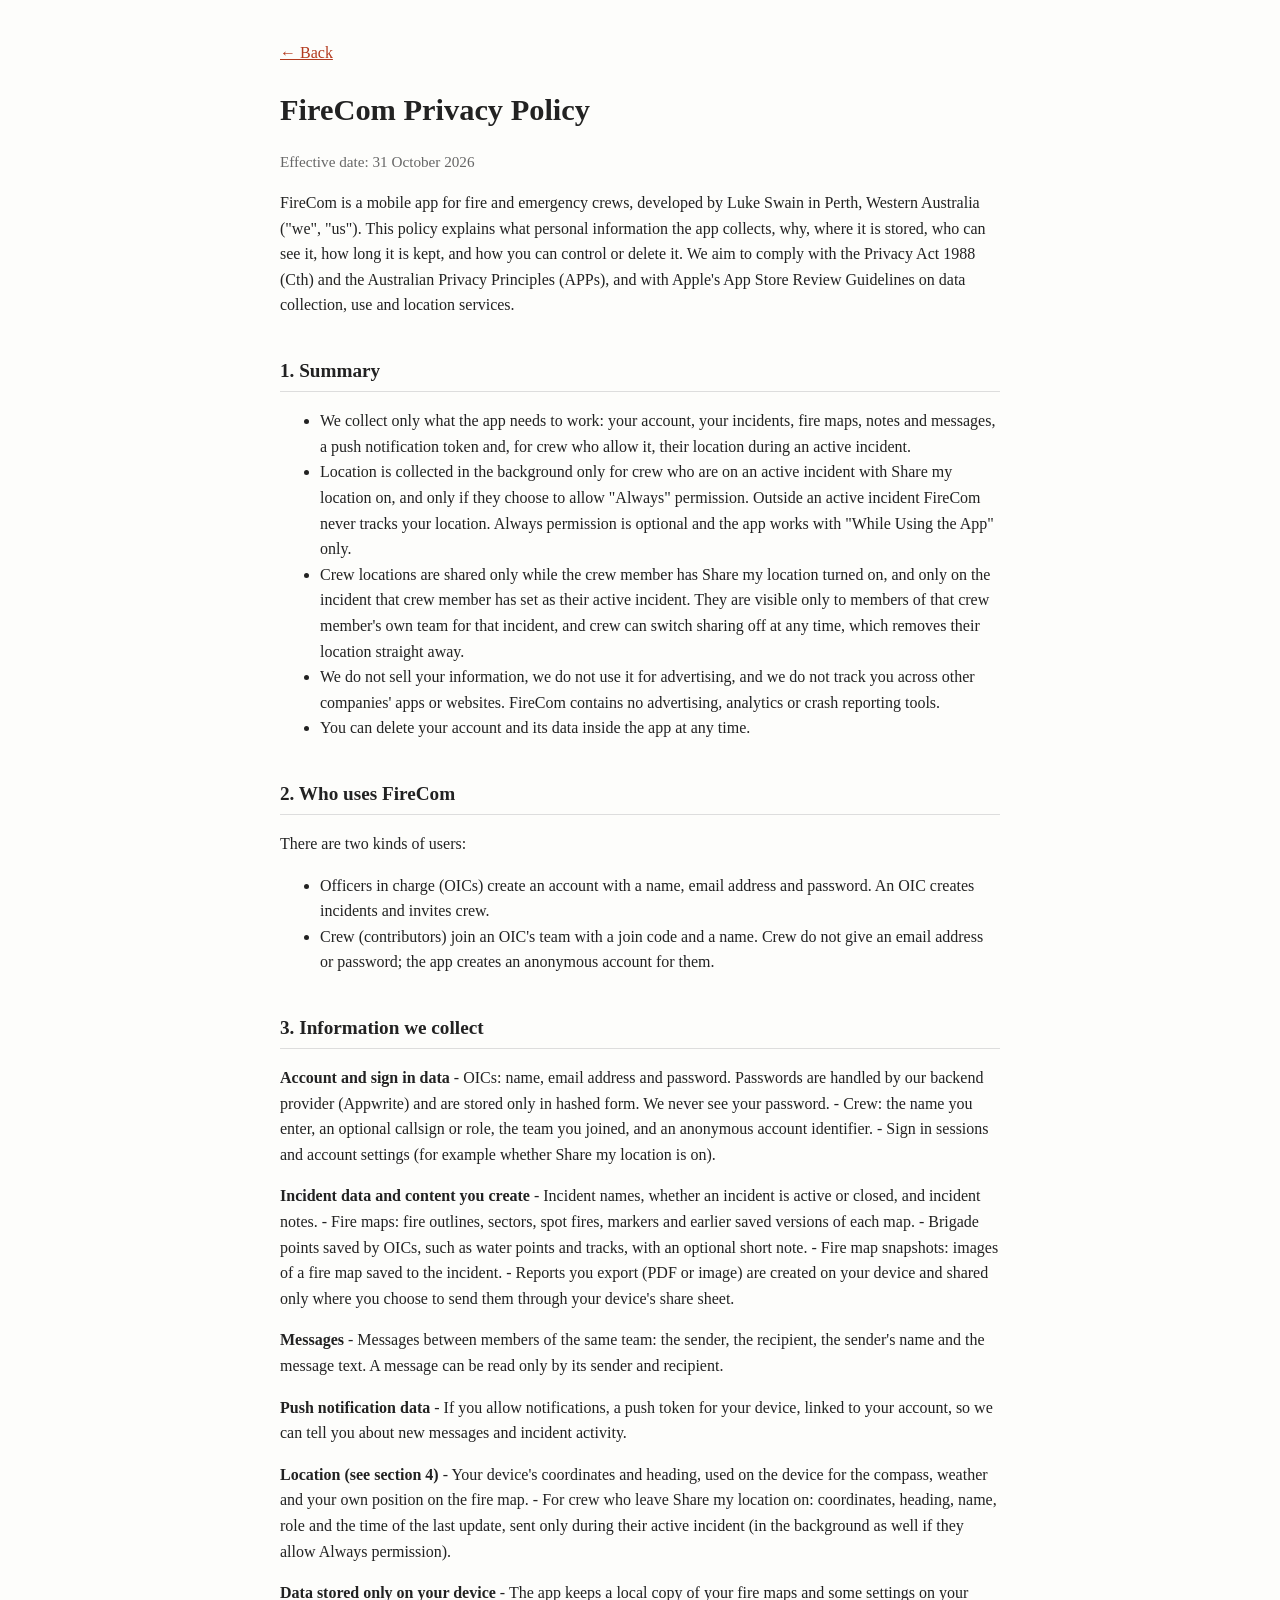
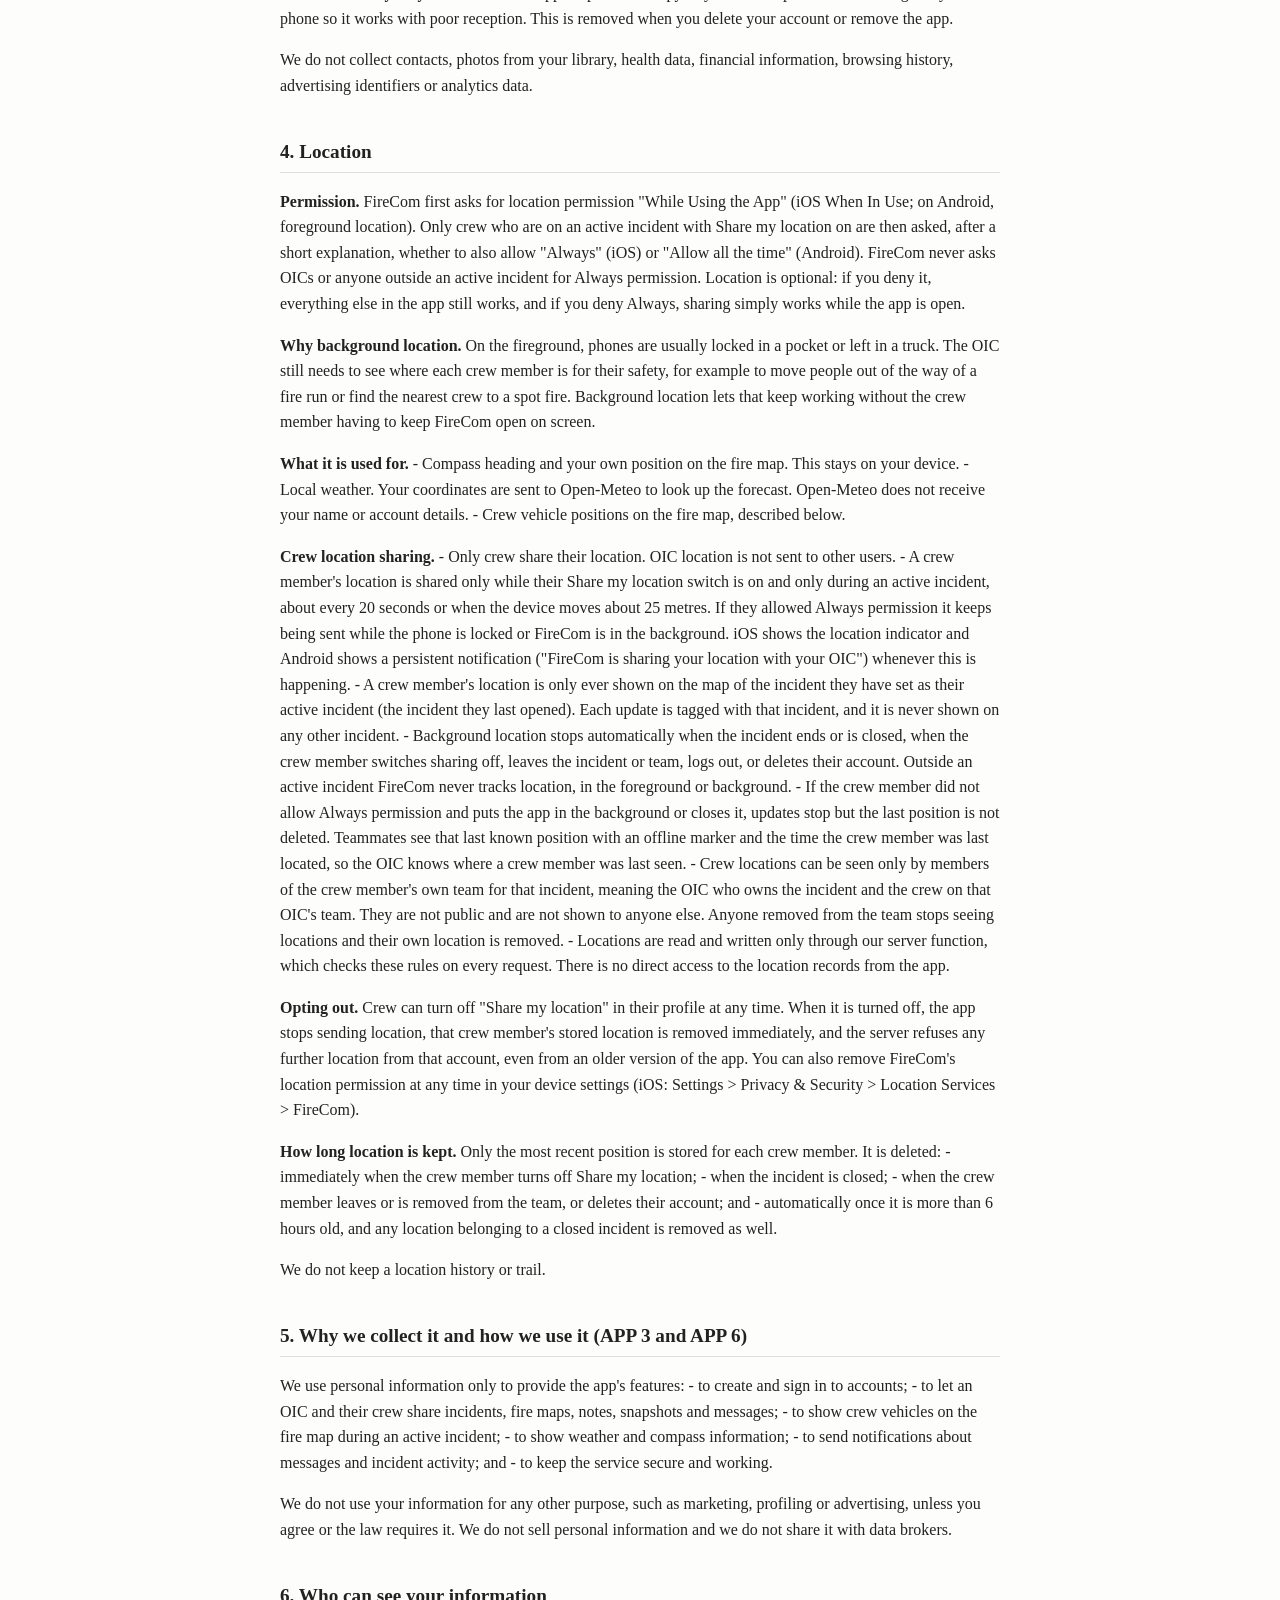
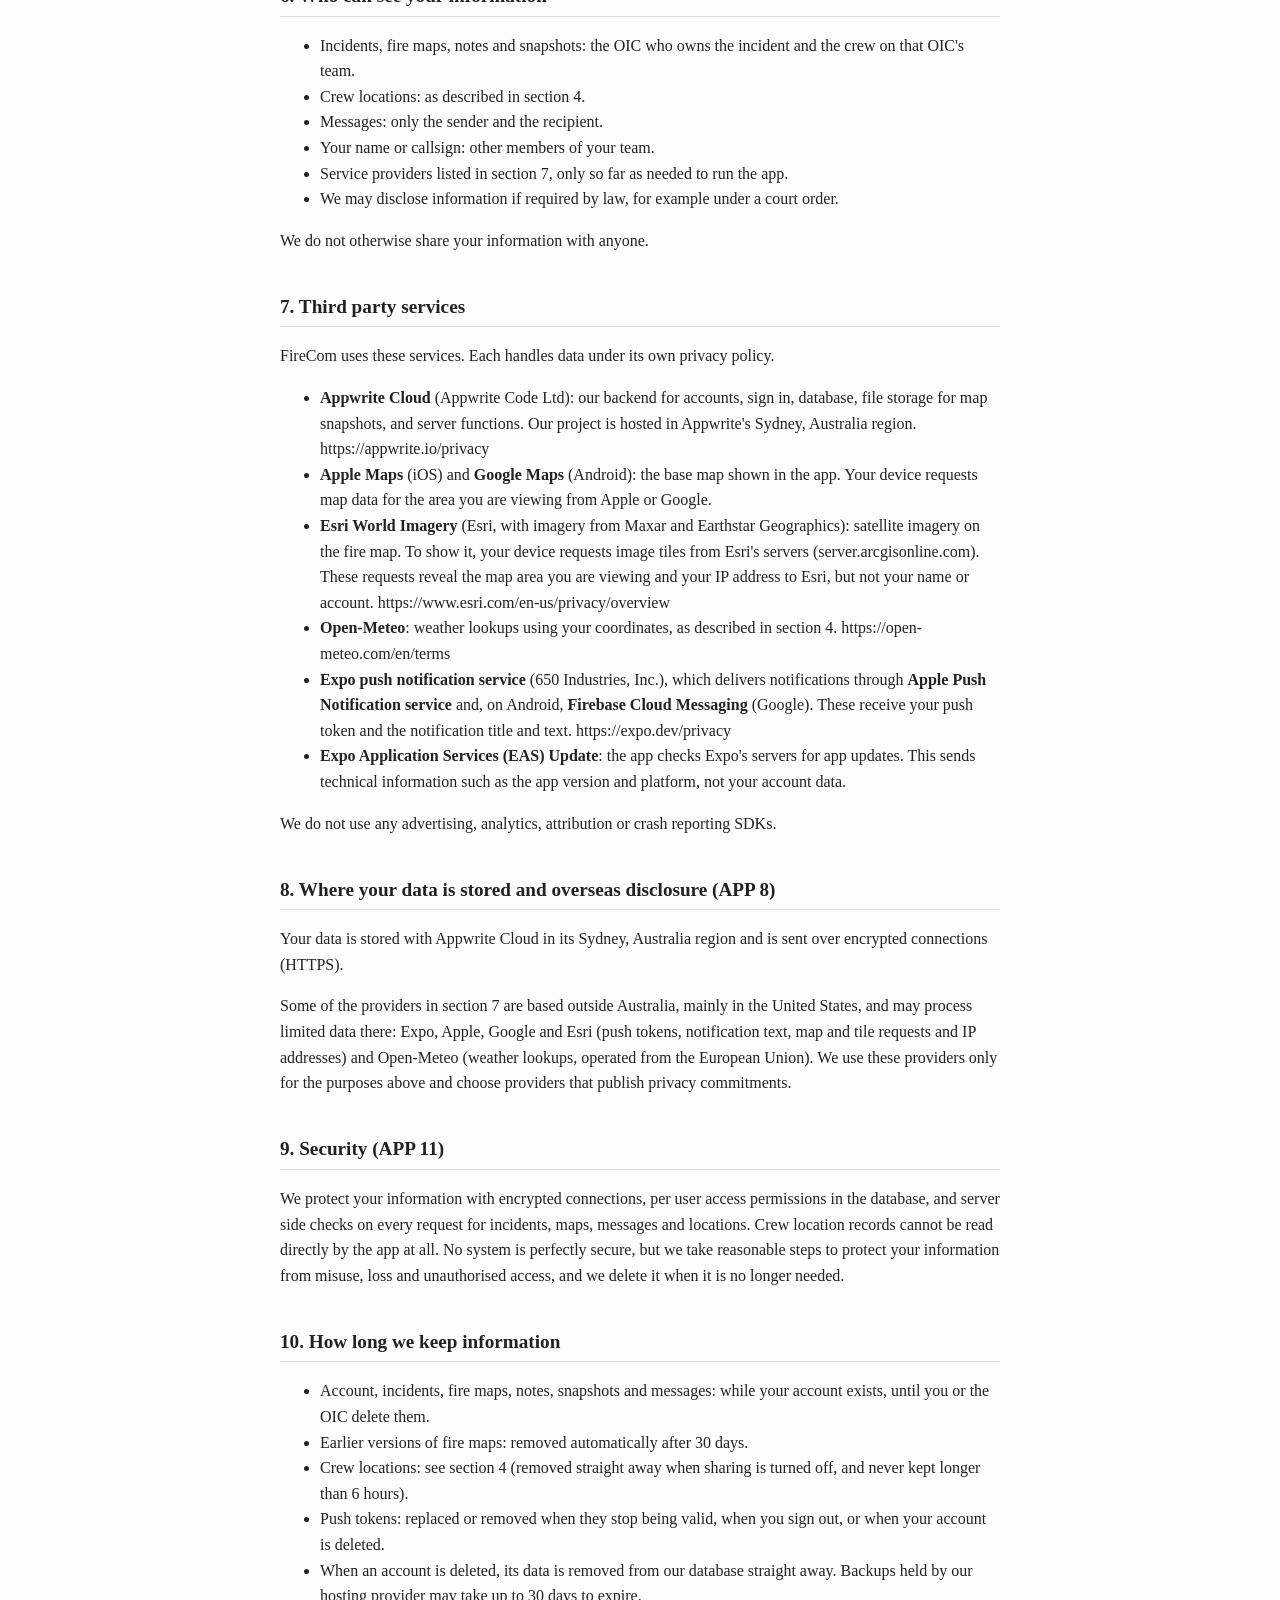
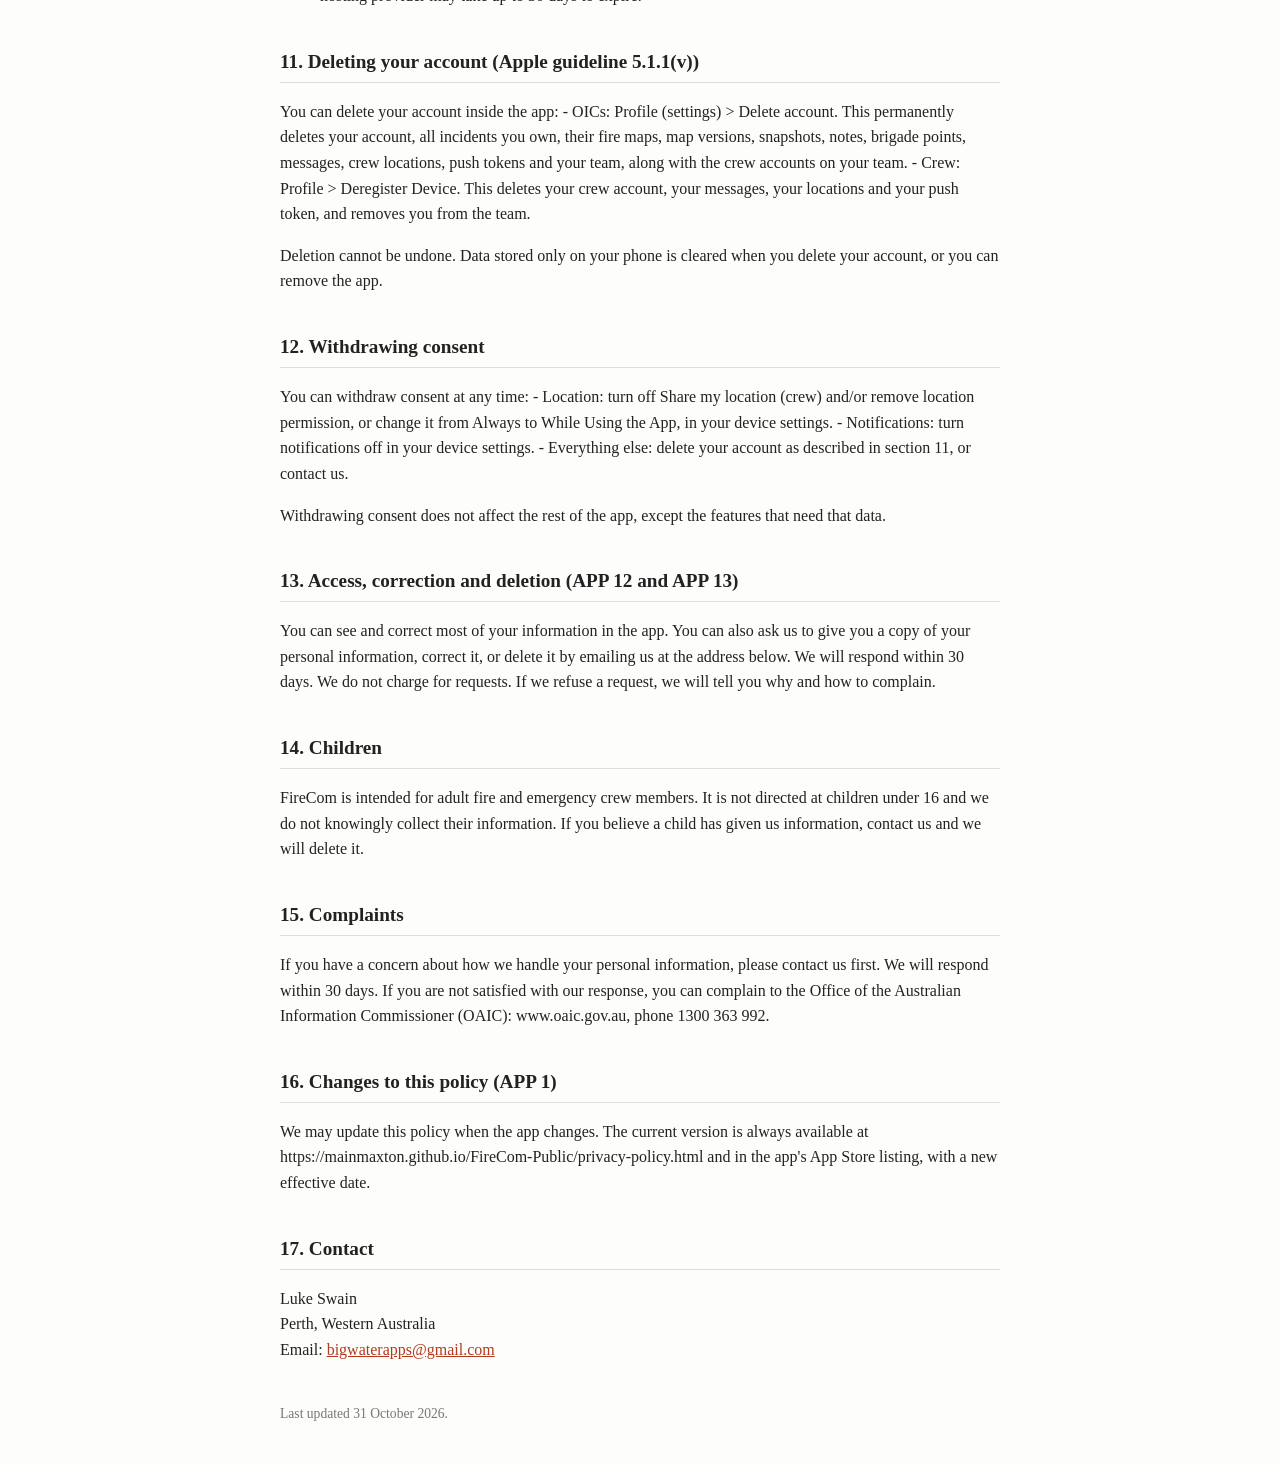
==== commit 083fca67: "Privacy policy: background location for crew during active incidents only" ====
--- a/privacy-policy.html
+++ b/privacy-policy.html
@@ -9,8 +9,8 @@
 <h2>1. Summary</h2>
 <ul>
 <li>We collect only what the app needs to work: your account, your incidents, fire maps, notes and messages, a push notification token and, for crew who allow it, their location during an active incident.</li>
-<li>Location is used only while the app is open. FireCom asks for "While Using the App" (When In Use) permission only. It never asks for "Always" permission and never collects location in the background.</li>
-<li>Crew locations are shared only while the crew member has Share my location turned on. They are visible only to members of that crew member's own team for the incident, and crew can switch sharing off at any time, which removes their location straight away.</li>
+<li>Location is collected in the background only for crew who are on an active incident with Share my location on, and only if they choose to allow "Always" permission. Outside an active incident FireCom never tracks your location. Always permission is optional and the app works with "While Using the App" only.</li>
+<li>Crew locations are shared only while the crew member has Share my location turned on, and only on the incident that crew member has set as their active incident. They are visible only to members of that crew member's own team for that incident, and crew can switch sharing off at any time, which removes their location straight away.</li>
 <li>We do not sell your information, we do not use it for advertising, and we do not track you across other companies' apps or websites. FireCom contains no advertising, analytics or crash reporting tools.</li>
 <li>You can delete your account and its data inside the app at any time.</li>
 </ul>
@@ -37,20 +37,23 @@
 - If you allow notifications, a push token for your device, linked to your account, so we can tell you about new messages and incident activity.</p>
 <p><strong>Location (see section 4)</strong>
 - Your device's coordinates and heading, used on the device for the compass, weather and your own position on the fire map.
-- For crew who leave Share my location on: coordinates, heading, name, role and the time of the last update, sent while FireCom is open during an active incident.</p>
+- For crew who leave Share my location on: coordinates, heading, name, role and the time of the last update, sent only during their active incident (in the background as well if they allow Always permission).</p>
 <p><strong>Data stored only on your device</strong>
 - The app keeps a local copy of your fire maps and some settings on your phone so it works with poor reception. This is removed when you delete your account or remove the app.</p>
 <p>We do not collect contacts, photos from your library, health data, financial information, browsing history, advertising identifiers or analytics data.</p>
 <h2>4. Location</h2>
-<p><strong>Permission.</strong> FireCom asks for location permission "While Using the App" only (iOS When In Use; on Android, foreground location only). It never requests "Always" or background location, and it does not collect location when the app is closed or in the background. Location is optional: if you deny it, everything else in the app still works.</p>
+<p><strong>Permission.</strong> FireCom first asks for location permission "While Using the App" (iOS When In Use; on Android, foreground location). Only crew who are on an active incident with Share my location on are then asked, after a short explanation, whether to also allow "Always" (iOS) or "Allow all the time" (Android). FireCom never asks OICs or anyone outside an active incident for Always permission. Location is optional: if you deny it, everything else in the app still works, and if you deny Always, sharing simply works while the app is open.</p>
+<p><strong>Why background location.</strong> On the fireground, phones are usually locked in a pocket or left in a truck. The OIC still needs to see where each crew member is for their safety, for example to move people out of the way of a fire run or find the nearest crew to a spot fire. Background location lets that keep working without the crew member having to keep FireCom open on screen.</p>
 <p><strong>What it is used for.</strong>
 - Compass heading and your own position on the fire map. This stays on your device.
 - Local weather. Your coordinates are sent to Open-Meteo to look up the forecast. Open-Meteo does not receive your name or account details.
 - Crew vehicle positions on the fire map, described below.</p>
 <p><strong>Crew location sharing.</strong>
 - Only crew share their location. OIC location is not sent to other users.
-- A crew member's location is shared only while their Share my location switch is on. It is sent only while FireCom is open on screen during an active incident, about every 20 seconds or when the device moves about 25 metres.
-- When the app is closed or put in the background, updates stop but the last position is not deleted. Teammates see that last known position with an offline marker and the time the crew member was last located, so the OIC knows where a crew member was last seen.
+- A crew member's location is shared only while their Share my location switch is on and only during an active incident, about every 20 seconds or when the device moves about 25 metres. If they allowed Always permission it keeps being sent while the phone is locked or FireCom is in the background. iOS shows the location indicator and Android shows a persistent notification ("FireCom is sharing your location with your OIC") whenever this is happening.
+- A crew member's location is only ever shown on the map of the incident they have set as their active incident (the incident they last opened). Each update is tagged with that incident, and it is never shown on any other incident.
+- Background location stops automatically when the incident ends or is closed, when the crew member switches sharing off, leaves the incident or team, logs out, or deletes their account. Outside an active incident FireCom never tracks location, in the foreground or background.
+- If the crew member did not allow Always permission and puts the app in the background or closes it, updates stop but the last position is not deleted. Teammates see that last known position with an offline marker and the time the crew member was last located, so the OIC knows where a crew member was last seen.
 - Crew locations can be seen only by members of the crew member's own team for that incident, meaning the OIC who owns the incident and the crew on that OIC's team. They are not public and are not shown to anyone else. Anyone removed from the team stops seeing locations and their own location is removed.
 - Locations are read and written only through our server function, which checks these rules on every request. There is no direct access to the location records from the app.</p>
 <p><strong>Opting out.</strong> Crew can turn off "Share my location" in their profile at any time. When it is turned off, the app stops sending location, that crew member's stored location is removed immediately, and the server refuses any further location from that account, even from an older version of the app. You can also remove FireCom's location permission at any time in your device settings (iOS: Settings &gt; Privacy &amp; Security &gt; Location Services &gt; FireCom).</p>
@@ -110,7 +113,7 @@
 <p>Deletion cannot be undone. Data stored only on your phone is cleared when you delete your account, or you can remove the app.</p>
 <h2>12. Withdrawing consent</h2>
 <p>You can withdraw consent at any time:
-- Location: turn off Share my location (crew) and/or remove location permission in your device settings.
+- Location: turn off Share my location (crew) and/or remove location permission, or change it from Always to While Using the App, in your device settings.
 - Notifications: turn notifications off in your device settings.
 - Everything else: delete your account as described in section 11, or contact us.</p>
 <p>Withdrawing consent does not affect the rest of the app, except the features that need that data.</p>
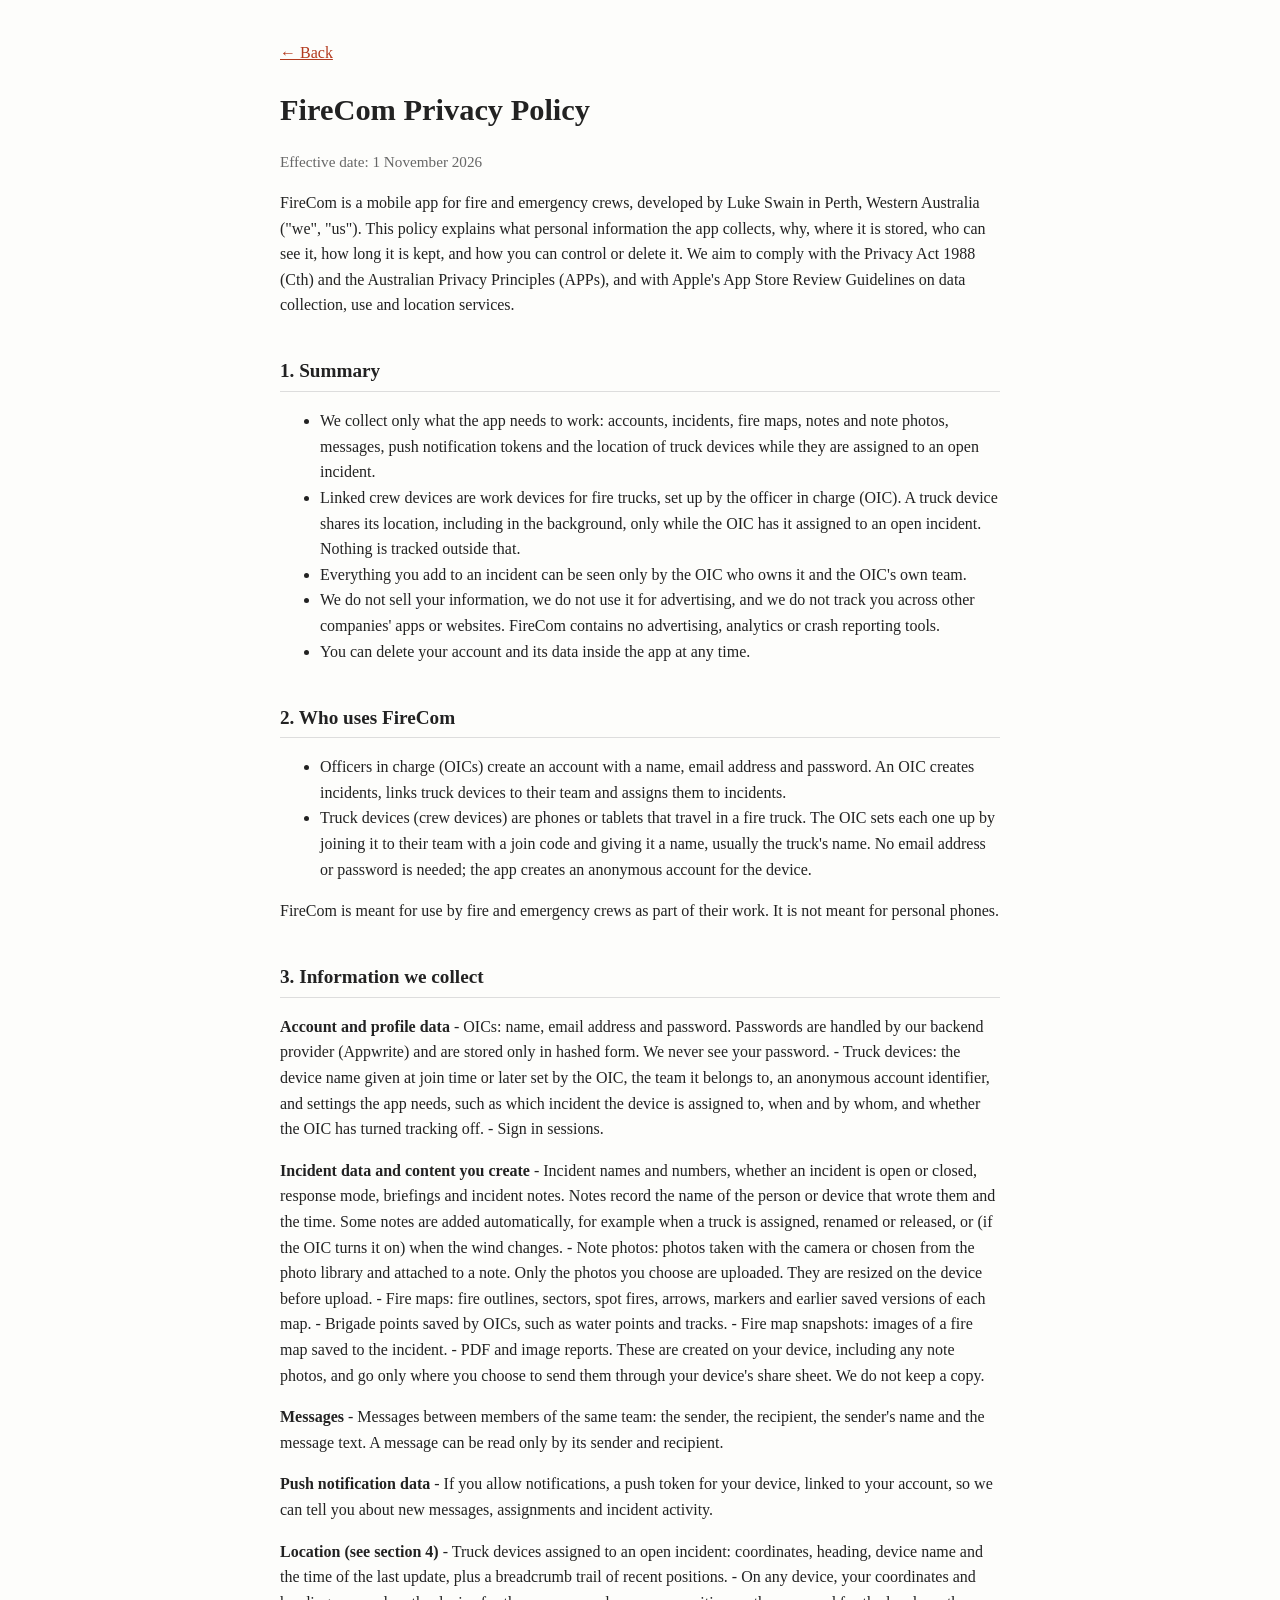
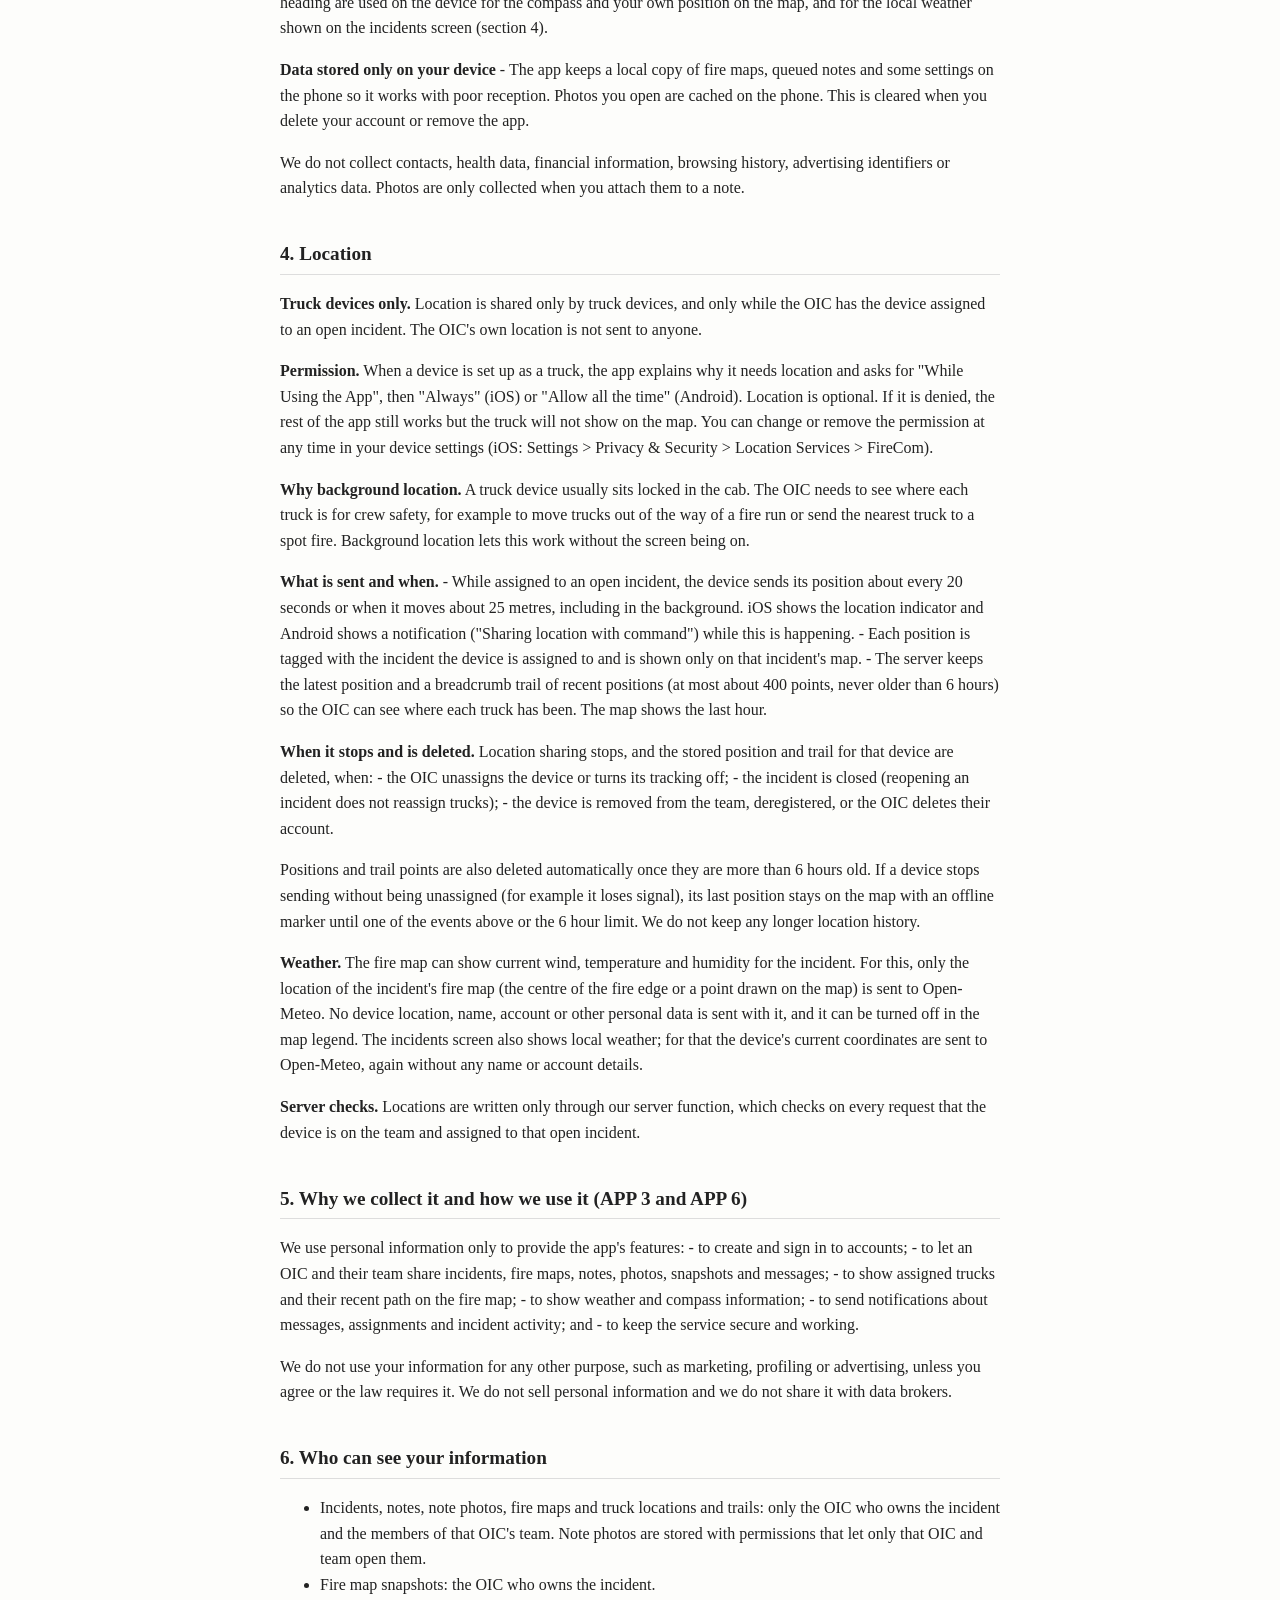
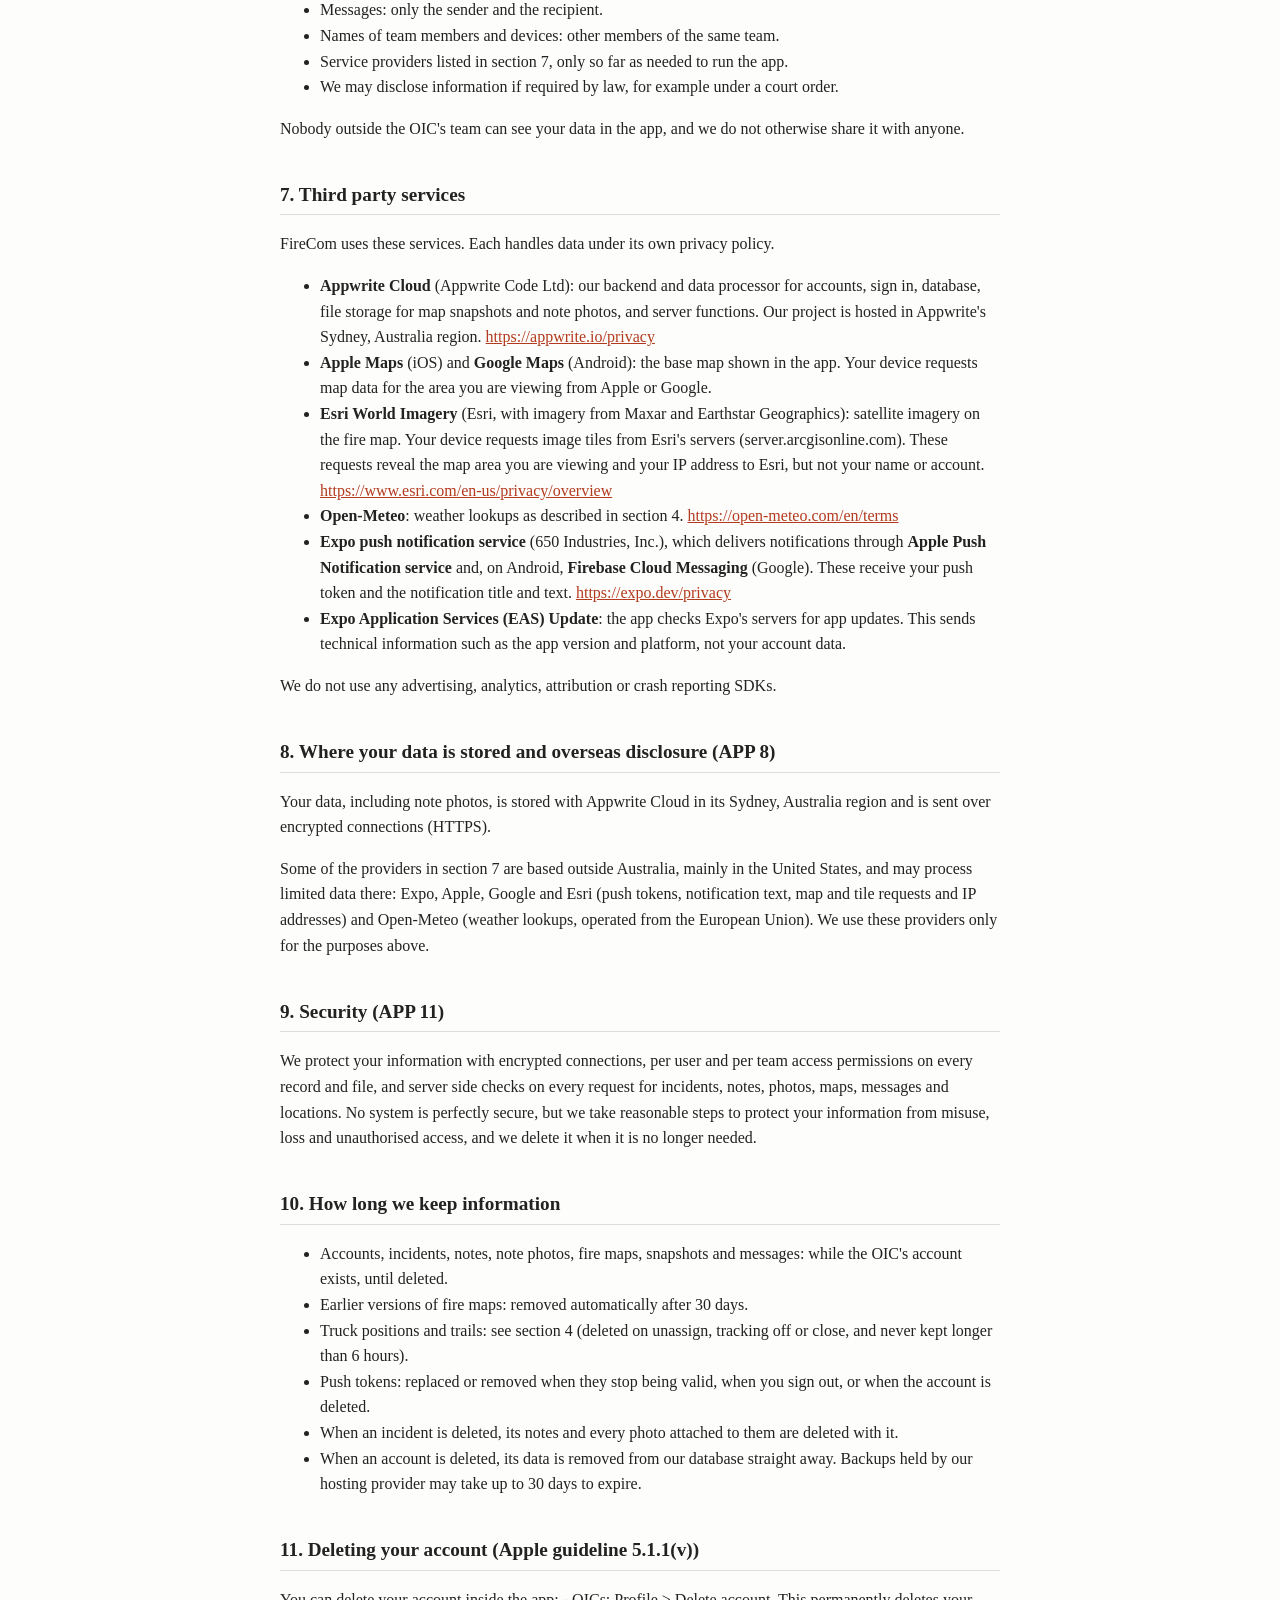
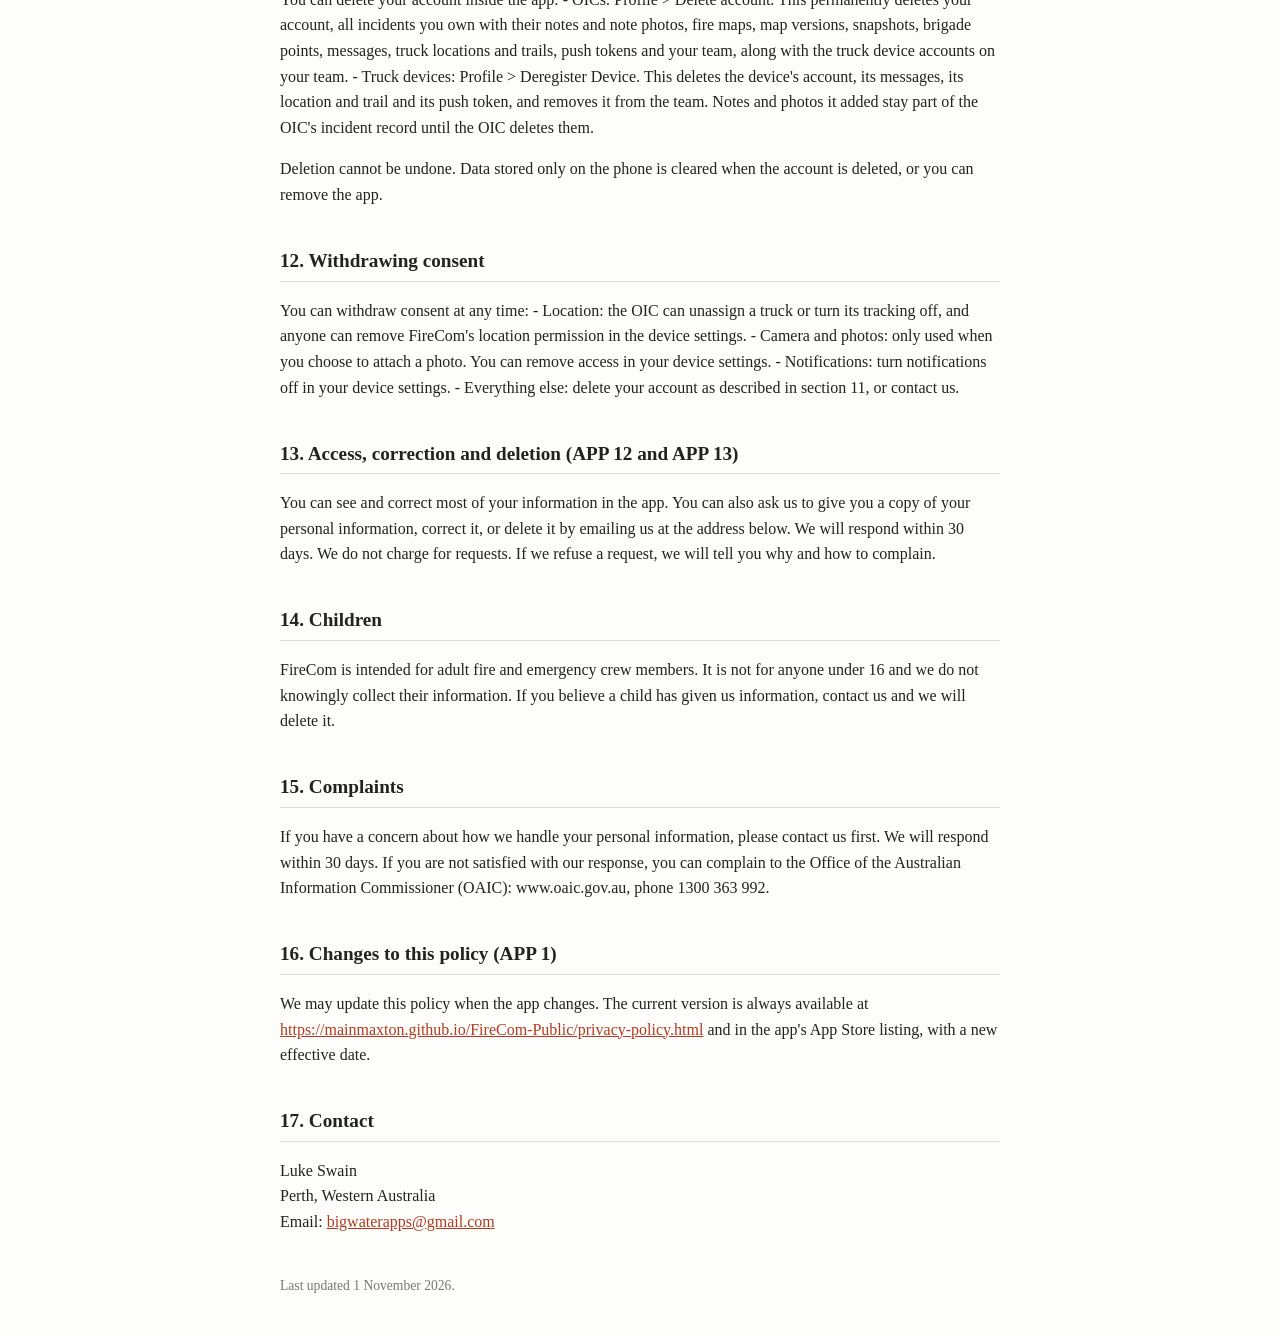
==== commit d43e25ba: "Privacy policy: truck devices, trails, note photos, map weather" ====
--- a/privacy-policy.html
+++ b/privacy-policy.html
@@ -4,129 +4,124 @@
 <body>
 <p><a href="index.html">&larr; Back</a></p>
 <h1>FireCom Privacy Policy</h1>
-<p class="muted">Effective date: 31 October 2026</p>
+<p class="muted">Effective date: 1 November 2026</p>
 <p>FireCom is a mobile app for fire and emergency crews, developed by Luke Swain in Perth, Western Australia ("we", "us"). This policy explains what personal information the app collects, why, where it is stored, who can see it, how long it is kept, and how you can control or delete it. We aim to comply with the Privacy Act 1988 (Cth) and the Australian Privacy Principles (APPs), and with Apple's App Store Review Guidelines on data collection, use and location services.</p>
 <h2>1. Summary</h2>
 <ul>
-<li>We collect only what the app needs to work: your account, your incidents, fire maps, notes and messages, a push notification token and, for crew who allow it, their location during an active incident.</li>
-<li>Location is collected in the background only for crew who are on an active incident with Share my location on, and only if they choose to allow "Always" permission. Outside an active incident FireCom never tracks your location. Always permission is optional and the app works with "While Using the App" only.</li>
-<li>Crew locations are shared only while the crew member has Share my location turned on, and only on the incident that crew member has set as their active incident. They are visible only to members of that crew member's own team for that incident, and crew can switch sharing off at any time, which removes their location straight away.</li>
+<li>We collect only what the app needs to work: accounts, incidents, fire maps, notes and note photos, messages, push notification tokens and the location of truck devices while they are assigned to an open incident.</li>
+<li>Linked crew devices are work devices for fire trucks, set up by the officer in charge (OIC). A truck device shares its location, including in the background, only while the OIC has it assigned to an open incident. Nothing is tracked outside that.</li>
+<li>Everything you add to an incident can be seen only by the OIC who owns it and the OIC's own team.</li>
 <li>We do not sell your information, we do not use it for advertising, and we do not track you across other companies' apps or websites. FireCom contains no advertising, analytics or crash reporting tools.</li>
 <li>You can delete your account and its data inside the app at any time.</li>
 </ul>
 <h2>2. Who uses FireCom</h2>
-<p>There are two kinds of users:</p>
 <ul>
-<li>Officers in charge (OICs) create an account with a name, email address and password. An OIC creates incidents and invites crew.</li>
-<li>Crew (contributors) join an OIC's team with a join code and a name. Crew do not give an email address or password; the app creates an anonymous account for them.</li>
+<li>Officers in charge (OICs) create an account with a name, email address and password. An OIC creates incidents, links truck devices to their team and assigns them to incidents.</li>
+<li>Truck devices (crew devices) are phones or tablets that travel in a fire truck. The OIC sets each one up by joining it to their team with a join code and giving it a name, usually the truck's name. No email address or password is needed; the app creates an anonymous account for the device.</li>
 </ul>
+<p>FireCom is meant for use by fire and emergency crews as part of their work. It is not meant for personal phones.</p>
 <h2>3. Information we collect</h2>
-<p><strong>Account and sign in data</strong>
+<p><strong>Account and profile data</strong>
 - OICs: name, email address and password. Passwords are handled by our backend provider (Appwrite) and are stored only in hashed form. We never see your password.
-- Crew: the name you enter, an optional callsign or role, the team you joined, and an anonymous account identifier.
-- Sign in sessions and account settings (for example whether Share my location is on).</p>
+- Truck devices: the device name given at join time or later set by the OIC, the team it belongs to, an anonymous account identifier, and settings the app needs, such as which incident the device is assigned to, when and by whom, and whether the OIC has turned tracking off.
+- Sign in sessions.</p>
 <p><strong>Incident data and content you create</strong>
-- Incident names, whether an incident is active or closed, and incident notes.
-- Fire maps: fire outlines, sectors, spot fires, markers and earlier saved versions of each map.
-- Brigade points saved by OICs, such as water points and tracks, with an optional short note.
+- Incident names and numbers, whether an incident is open or closed, response mode, briefings and incident notes. Notes record the name of the person or device that wrote them and the time. Some notes are added automatically, for example when a truck is assigned, renamed or released, or (if the OIC turns it on) when the wind changes.
+- Note photos: photos taken with the camera or chosen from the photo library and attached to a note. Only the photos you choose are uploaded. They are resized on the device before upload.
+- Fire maps: fire outlines, sectors, spot fires, arrows, markers and earlier saved versions of each map.
+- Brigade points saved by OICs, such as water points and tracks.
 - Fire map snapshots: images of a fire map saved to the incident.
-- Reports you export (PDF or image) are created on your device and shared only where you choose to send them through your device's share sheet.</p>
+- PDF and image reports. These are created on your device, including any note photos, and go only where you choose to send them through your device's share sheet. We do not keep a copy.</p>
 <p><strong>Messages</strong>
 - Messages between members of the same team: the sender, the recipient, the sender's name and the message text. A message can be read only by its sender and recipient.</p>
 <p><strong>Push notification data</strong>
-- If you allow notifications, a push token for your device, linked to your account, so we can tell you about new messages and incident activity.</p>
+- If you allow notifications, a push token for your device, linked to your account, so we can tell you about new messages, assignments and incident activity.</p>
 <p><strong>Location (see section 4)</strong>
-- Your device's coordinates and heading, used on the device for the compass, weather and your own position on the fire map.
-- For crew who leave Share my location on: coordinates, heading, name, role and the time of the last update, sent only during their active incident (in the background as well if they allow Always permission).</p>
+- Truck devices assigned to an open incident: coordinates, heading, device name and the time of the last update, plus a breadcrumb trail of recent positions.
+- On any device, your coordinates and heading are used on the device for the compass and your own position on the map, and for the local weather shown on the incidents screen (section 4).</p>
 <p><strong>Data stored only on your device</strong>
-- The app keeps a local copy of your fire maps and some settings on your phone so it works with poor reception. This is removed when you delete your account or remove the app.</p>
-<p>We do not collect contacts, photos from your library, health data, financial information, browsing history, advertising identifiers or analytics data.</p>
+- The app keeps a local copy of fire maps, queued notes and some settings on the phone so it works with poor reception. Photos you open are cached on the phone. This is cleared when you delete your account or remove the app.</p>
+<p>We do not collect contacts, health data, financial information, browsing history, advertising identifiers or analytics data. Photos are only collected when you attach them to a note.</p>
 <h2>4. Location</h2>
-<p><strong>Permission.</strong> FireCom first asks for location permission "While Using the App" (iOS When In Use; on Android, foreground location). Only crew who are on an active incident with Share my location on are then asked, after a short explanation, whether to also allow "Always" (iOS) or "Allow all the time" (Android). FireCom never asks OICs or anyone outside an active incident for Always permission. Location is optional: if you deny it, everything else in the app still works, and if you deny Always, sharing simply works while the app is open.</p>
-<p><strong>Why background location.</strong> On the fireground, phones are usually locked in a pocket or left in a truck. The OIC still needs to see where each crew member is for their safety, for example to move people out of the way of a fire run or find the nearest crew to a spot fire. Background location lets that keep working without the crew member having to keep FireCom open on screen.</p>
-<p><strong>What it is used for.</strong>
-- Compass heading and your own position on the fire map. This stays on your device.
-- Local weather. Your coordinates are sent to Open-Meteo to look up the forecast. Open-Meteo does not receive your name or account details.
-- Crew vehicle positions on the fire map, described below.</p>
-<p><strong>Crew location sharing.</strong>
-- Only crew share their location. OIC location is not sent to other users.
-- A crew member's location is shared only while their Share my location switch is on and only during an active incident, about every 20 seconds or when the device moves about 25 metres. If they allowed Always permission it keeps being sent while the phone is locked or FireCom is in the background. iOS shows the location indicator and Android shows a persistent notification ("FireCom is sharing your location with your OIC") whenever this is happening.
-- A crew member's location is only ever shown on the map of the incident they have set as their active incident (the incident they last opened). Each update is tagged with that incident, and it is never shown on any other incident.
-- Background location stops automatically when the incident ends or is closed, when the crew member switches sharing off, leaves the incident or team, logs out, or deletes their account. Outside an active incident FireCom never tracks location, in the foreground or background.
-- If the crew member did not allow Always permission and puts the app in the background or closes it, updates stop but the last position is not deleted. Teammates see that last known position with an offline marker and the time the crew member was last located, so the OIC knows where a crew member was last seen.
-- Crew locations can be seen only by members of the crew member's own team for that incident, meaning the OIC who owns the incident and the crew on that OIC's team. They are not public and are not shown to anyone else. Anyone removed from the team stops seeing locations and their own location is removed.
-- Locations are read and written only through our server function, which checks these rules on every request. There is no direct access to the location records from the app.</p>
-<p><strong>Opting out.</strong> Crew can turn off "Share my location" in their profile at any time. When it is turned off, the app stops sending location, that crew member's stored location is removed immediately, and the server refuses any further location from that account, even from an older version of the app. You can also remove FireCom's location permission at any time in your device settings (iOS: Settings &gt; Privacy &amp; Security &gt; Location Services &gt; FireCom).</p>
-<p><strong>How long location is kept.</strong> Only the most recent position is stored for each crew member. It is deleted:
-- immediately when the crew member turns off Share my location;
-- when the incident is closed;
-- when the crew member leaves or is removed from the team, or deletes their account; and
-- automatically once it is more than 6 hours old, and any location belonging to a closed incident is removed as well.</p>
-<p>We do not keep a location history or trail.</p>
+<p><strong>Truck devices only.</strong> Location is shared only by truck devices, and only while the OIC has the device assigned to an open incident. The OIC's own location is not sent to anyone.</p>
+<p><strong>Permission.</strong> When a device is set up as a truck, the app explains why it needs location and asks for "While Using the App", then "Always" (iOS) or "Allow all the time" (Android). Location is optional. If it is denied, the rest of the app still works but the truck will not show on the map. You can change or remove the permission at any time in your device settings (iOS: Settings &gt; Privacy &amp; Security &gt; Location Services &gt; FireCom).</p>
+<p><strong>Why background location.</strong> A truck device usually sits locked in the cab. The OIC needs to see where each truck is for crew safety, for example to move trucks out of the way of a fire run or send the nearest truck to a spot fire. Background location lets this work without the screen being on.</p>
+<p><strong>What is sent and when.</strong>
+- While assigned to an open incident, the device sends its position about every 20 seconds or when it moves about 25 metres, including in the background. iOS shows the location indicator and Android shows a notification ("Sharing location with command") while this is happening.
+- Each position is tagged with the incident the device is assigned to and is shown only on that incident's map.
+- The server keeps the latest position and a breadcrumb trail of recent positions (at most about 400 points, never older than 6 hours) so the OIC can see where each truck has been. The map shows the last hour.</p>
+<p><strong>When it stops and is deleted.</strong> Location sharing stops, and the stored position and trail for that device are deleted, when:
+- the OIC unassigns the device or turns its tracking off;
+- the incident is closed (reopening an incident does not reassign trucks);
+- the device is removed from the team, deregistered, or the OIC deletes their account.</p>
+<p>Positions and trail points are also deleted automatically once they are more than 6 hours old. If a device stops sending without being unassigned (for example it loses signal), its last position stays on the map with an offline marker until one of the events above or the 6 hour limit. We do not keep any longer location history.</p>
+<p><strong>Weather.</strong> The fire map can show current wind, temperature and humidity for the incident. For this, only the location of the incident's fire map (the centre of the fire edge or a point drawn on the map) is sent to Open-Meteo. No device location, name, account or other personal data is sent with it, and it can be turned off in the map legend. The incidents screen also shows local weather; for that the device's current coordinates are sent to Open-Meteo, again without any name or account details.</p>
+<p><strong>Server checks.</strong> Locations are written only through our server function, which checks on every request that the device is on the team and assigned to that open incident.</p>
 <h2>5. Why we collect it and how we use it (APP 3 and APP 6)</h2>
 <p>We use personal information only to provide the app's features:
 - to create and sign in to accounts;
-- to let an OIC and their crew share incidents, fire maps, notes, snapshots and messages;
-- to show crew vehicles on the fire map during an active incident;
+- to let an OIC and their team share incidents, fire maps, notes, photos, snapshots and messages;
+- to show assigned trucks and their recent path on the fire map;
 - to show weather and compass information;
-- to send notifications about messages and incident activity; and
+- to send notifications about messages, assignments and incident activity; and
 - to keep the service secure and working.</p>
 <p>We do not use your information for any other purpose, such as marketing, profiling or advertising, unless you agree or the law requires it. We do not sell personal information and we do not share it with data brokers.</p>
 <h2>6. Who can see your information</h2>
 <ul>
-<li>Incidents, fire maps, notes and snapshots: the OIC who owns the incident and the crew on that OIC's team.</li>
-<li>Crew locations: as described in section 4.</li>
+<li>Incidents, notes, note photos, fire maps and truck locations and trails: only the OIC who owns the incident and the members of that OIC's team. Note photos are stored with permissions that let only that OIC and team open them.</li>
+<li>Fire map snapshots: the OIC who owns the incident.</li>
 <li>Messages: only the sender and the recipient.</li>
-<li>Your name or callsign: other members of your team.</li>
+<li>Names of team members and devices: other members of the same team.</li>
 <li>Service providers listed in section 7, only so far as needed to run the app.</li>
 <li>We may disclose information if required by law, for example under a court order.</li>
 </ul>
-<p>We do not otherwise share your information with anyone.</p>
+<p>Nobody outside the OIC's team can see your data in the app, and we do not otherwise share it with anyone.</p>
 <h2>7. Third party services</h2>
 <p>FireCom uses these services. Each handles data under its own privacy policy.</p>
 <ul>
-<li><strong>Appwrite Cloud</strong> (Appwrite Code Ltd): our backend for accounts, sign in, database, file storage for map snapshots, and server functions. Our project is hosted in Appwrite's Sydney, Australia region. https://appwrite.io/privacy</li>
+<li><strong>Appwrite Cloud</strong> (Appwrite Code Ltd): our backend and data processor for accounts, sign in, database, file storage for map snapshots and note photos, and server functions. Our project is hosted in Appwrite's Sydney, Australia region. <a href="https://appwrite.io/privacy">https://appwrite.io/privacy</a></li>
 <li><strong>Apple Maps</strong> (iOS) and <strong>Google Maps</strong> (Android): the base map shown in the app. Your device requests map data for the area you are viewing from Apple or Google.</li>
-<li><strong>Esri World Imagery</strong> (Esri, with imagery from Maxar and Earthstar Geographics): satellite imagery on the fire map. To show it, your device requests image tiles from Esri's servers (server.arcgisonline.com). These requests reveal the map area you are viewing and your IP address to Esri, but not your name or account. https://www.esri.com/en-us/privacy/overview</li>
-<li><strong>Open-Meteo</strong>: weather lookups using your coordinates, as described in section 4. https://open-meteo.com/en/terms</li>
-<li><strong>Expo push notification service</strong> (650 Industries, Inc.), which delivers notifications through <strong>Apple Push Notification service</strong> and, on Android, <strong>Firebase Cloud Messaging</strong> (Google). These receive your push token and the notification title and text. https://expo.dev/privacy</li>
+<li><strong>Esri World Imagery</strong> (Esri, with imagery from Maxar and Earthstar Geographics): satellite imagery on the fire map. Your device requests image tiles from Esri's servers (server.arcgisonline.com). These requests reveal the map area you are viewing and your IP address to Esri, but not your name or account. <a href="https://www.esri.com/en-us/privacy/overview">https://www.esri.com/en-us/privacy/overview</a></li>
+<li><strong>Open-Meteo</strong>: weather lookups as described in section 4. <a href="https://open-meteo.com/en/terms">https://open-meteo.com/en/terms</a></li>
+<li><strong>Expo push notification service</strong> (650 Industries, Inc.), which delivers notifications through <strong>Apple Push Notification service</strong> and, on Android, <strong>Firebase Cloud Messaging</strong> (Google). These receive your push token and the notification title and text. <a href="https://expo.dev/privacy">https://expo.dev/privacy</a></li>
 <li><strong>Expo Application Services (EAS) Update</strong>: the app checks Expo's servers for app updates. This sends technical information such as the app version and platform, not your account data.</li>
 </ul>
 <p>We do not use any advertising, analytics, attribution or crash reporting SDKs.</p>
 <h2>8. Where your data is stored and overseas disclosure (APP 8)</h2>
-<p>Your data is stored with Appwrite Cloud in its Sydney, Australia region and is sent over encrypted connections (HTTPS).</p>
-<p>Some of the providers in section 7 are based outside Australia, mainly in the United States, and may process limited data there: Expo, Apple, Google and Esri (push tokens, notification text, map and tile requests and IP addresses) and Open-Meteo (weather lookups, operated from the European Union). We use these providers only for the purposes above and choose providers that publish privacy commitments.</p>
+<p>Your data, including note photos, is stored with Appwrite Cloud in its Sydney, Australia region and is sent over encrypted connections (HTTPS).</p>
+<p>Some of the providers in section 7 are based outside Australia, mainly in the United States, and may process limited data there: Expo, Apple, Google and Esri (push tokens, notification text, map and tile requests and IP addresses) and Open-Meteo (weather lookups, operated from the European Union). We use these providers only for the purposes above.</p>
 <h2>9. Security (APP 11)</h2>
-<p>We protect your information with encrypted connections, per user access permissions in the database, and server side checks on every request for incidents, maps, messages and locations. Crew location records cannot be read directly by the app at all. No system is perfectly secure, but we take reasonable steps to protect your information from misuse, loss and unauthorised access, and we delete it when it is no longer needed.</p>
+<p>We protect your information with encrypted connections, per user and per team access permissions on every record and file, and server side checks on every request for incidents, notes, photos, maps, messages and locations. No system is perfectly secure, but we take reasonable steps to protect your information from misuse, loss and unauthorised access, and we delete it when it is no longer needed.</p>
 <h2>10. How long we keep information</h2>
 <ul>
-<li>Account, incidents, fire maps, notes, snapshots and messages: while your account exists, until you or the OIC delete them.</li>
+<li>Accounts, incidents, notes, note photos, fire maps, snapshots and messages: while the OIC's account exists, until deleted.</li>
 <li>Earlier versions of fire maps: removed automatically after 30 days.</li>
-<li>Crew locations: see section 4 (removed straight away when sharing is turned off, and never kept longer than 6 hours).</li>
-<li>Push tokens: replaced or removed when they stop being valid, when you sign out, or when your account is deleted.</li>
+<li>Truck positions and trails: see section 4 (deleted on unassign, tracking off or close, and never kept longer than 6 hours).</li>
+<li>Push tokens: replaced or removed when they stop being valid, when you sign out, or when the account is deleted.</li>
+<li>When an incident is deleted, its notes and every photo attached to them are deleted with it.</li>
 <li>When an account is deleted, its data is removed from our database straight away. Backups held by our hosting provider may take up to 30 days to expire.</li>
 </ul>
 <h2>11. Deleting your account (Apple guideline 5.1.1(v))</h2>
 <p>You can delete your account inside the app:
-- OICs: Profile (settings) &gt; Delete account. This permanently deletes your account, all incidents you own, their fire maps, map versions, snapshots, notes, brigade points, messages, crew locations, push tokens and your team, along with the crew accounts on your team.
-- Crew: Profile &gt; Deregister Device. This deletes your crew account, your messages, your locations and your push token, and removes you from the team.</p>
-<p>Deletion cannot be undone. Data stored only on your phone is cleared when you delete your account, or you can remove the app.</p>
+- OICs: Profile &gt; Delete account. This permanently deletes your account, all incidents you own with their notes and note photos, fire maps, map versions, snapshots, brigade points, messages, truck locations and trails, push tokens and your team, along with the truck device accounts on your team.
+- Truck devices: Profile &gt; Deregister Device. This deletes the device's account, its messages, its location and trail and its push token, and removes it from the team. Notes and photos it added stay part of the OIC's incident record until the OIC deletes them.</p>
+<p>Deletion cannot be undone. Data stored only on the phone is cleared when the account is deleted, or you can remove the app.</p>
 <h2>12. Withdrawing consent</h2>
 <p>You can withdraw consent at any time:
-- Location: turn off Share my location (crew) and/or remove location permission, or change it from Always to While Using the App, in your device settings.
+- Location: the OIC can unassign a truck or turn its tracking off, and anyone can remove FireCom's location permission in the device settings.
+- Camera and photos: only used when you choose to attach a photo. You can remove access in your device settings.
 - Notifications: turn notifications off in your device settings.
 - Everything else: delete your account as described in section 11, or contact us.</p>
-<p>Withdrawing consent does not affect the rest of the app, except the features that need that data.</p>
 <h2>13. Access, correction and deletion (APP 12 and APP 13)</h2>
 <p>You can see and correct most of your information in the app. You can also ask us to give you a copy of your personal information, correct it, or delete it by emailing us at the address below. We will respond within 30 days. We do not charge for requests. If we refuse a request, we will tell you why and how to complain.</p>
 <h2>14. Children</h2>
-<p>FireCom is intended for adult fire and emergency crew members. It is not directed at children under 16 and we do not knowingly collect their information. If you believe a child has given us information, contact us and we will delete it.</p>
+<p>FireCom is intended for adult fire and emergency crew members. It is not for anyone under 16 and we do not knowingly collect their information. If you believe a child has given us information, contact us and we will delete it.</p>
 <h2>15. Complaints</h2>
 <p>If you have a concern about how we handle your personal information, please contact us first. We will respond within 30 days. If you are not satisfied with our response, you can complain to the Office of the Australian Information Commissioner (OAIC): www.oaic.gov.au, phone 1300 363 992.</p>
 <h2>16. Changes to this policy (APP 1)</h2>
-<p>We may update this policy when the app changes. The current version is always available at https://mainmaxton.github.io/FireCom-Public/privacy-policy.html and in the app's App Store listing, with a new effective date.</p>
+<p>We may update this policy when the app changes. The current version is always available at <a href="https://mainmaxton.github.io/FireCom-Public/privacy-policy.html">https://mainmaxton.github.io/FireCom-Public/privacy-policy.html</a> and in the app's App Store listing, with a new effective date.</p>
 <h2>17. Contact</h2>
 <p>Luke Swain<br>Perth, Western Australia<br>Email: <a href="mailto:bigwaterapps@gmail.com">bigwaterapps@gmail.com</a></p>
 
-<footer>Last updated 31 October 2026.</footer>
+<footer>Last updated 1 November 2026.</footer>
 </body></html>
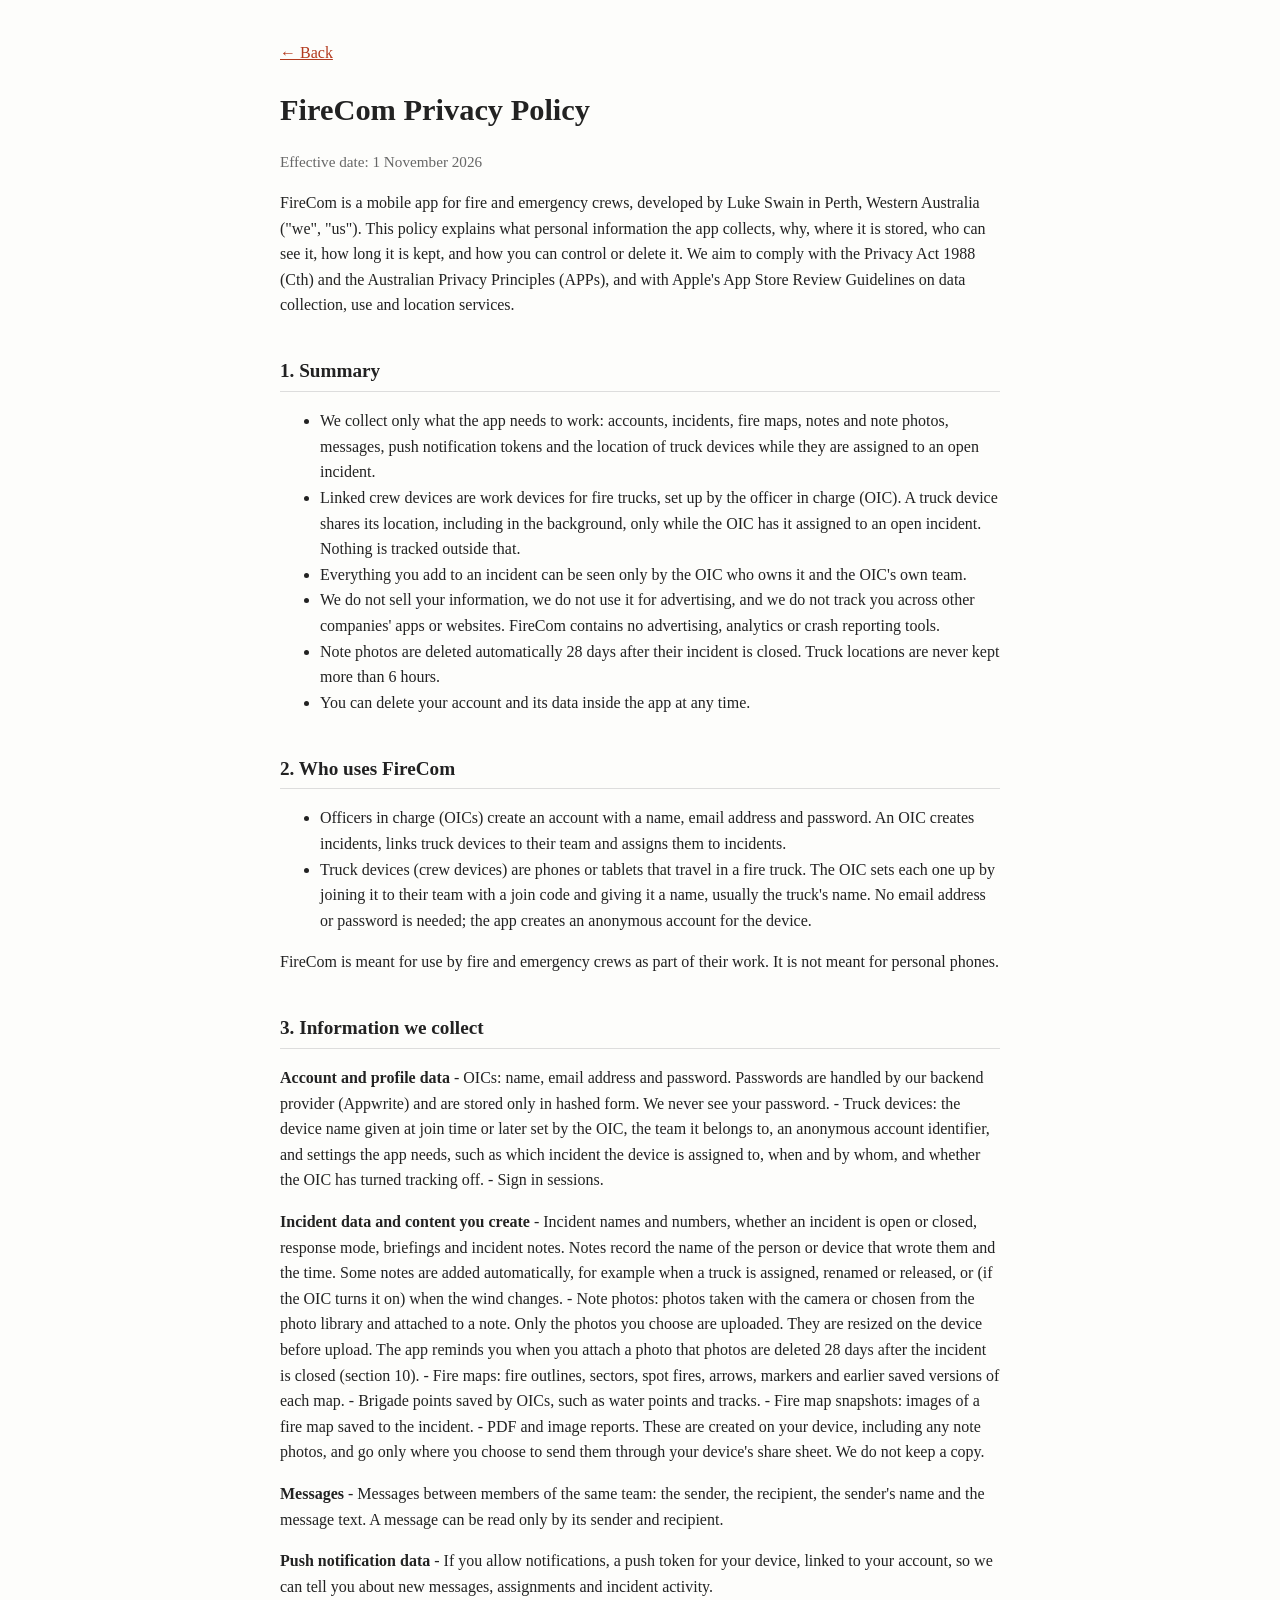
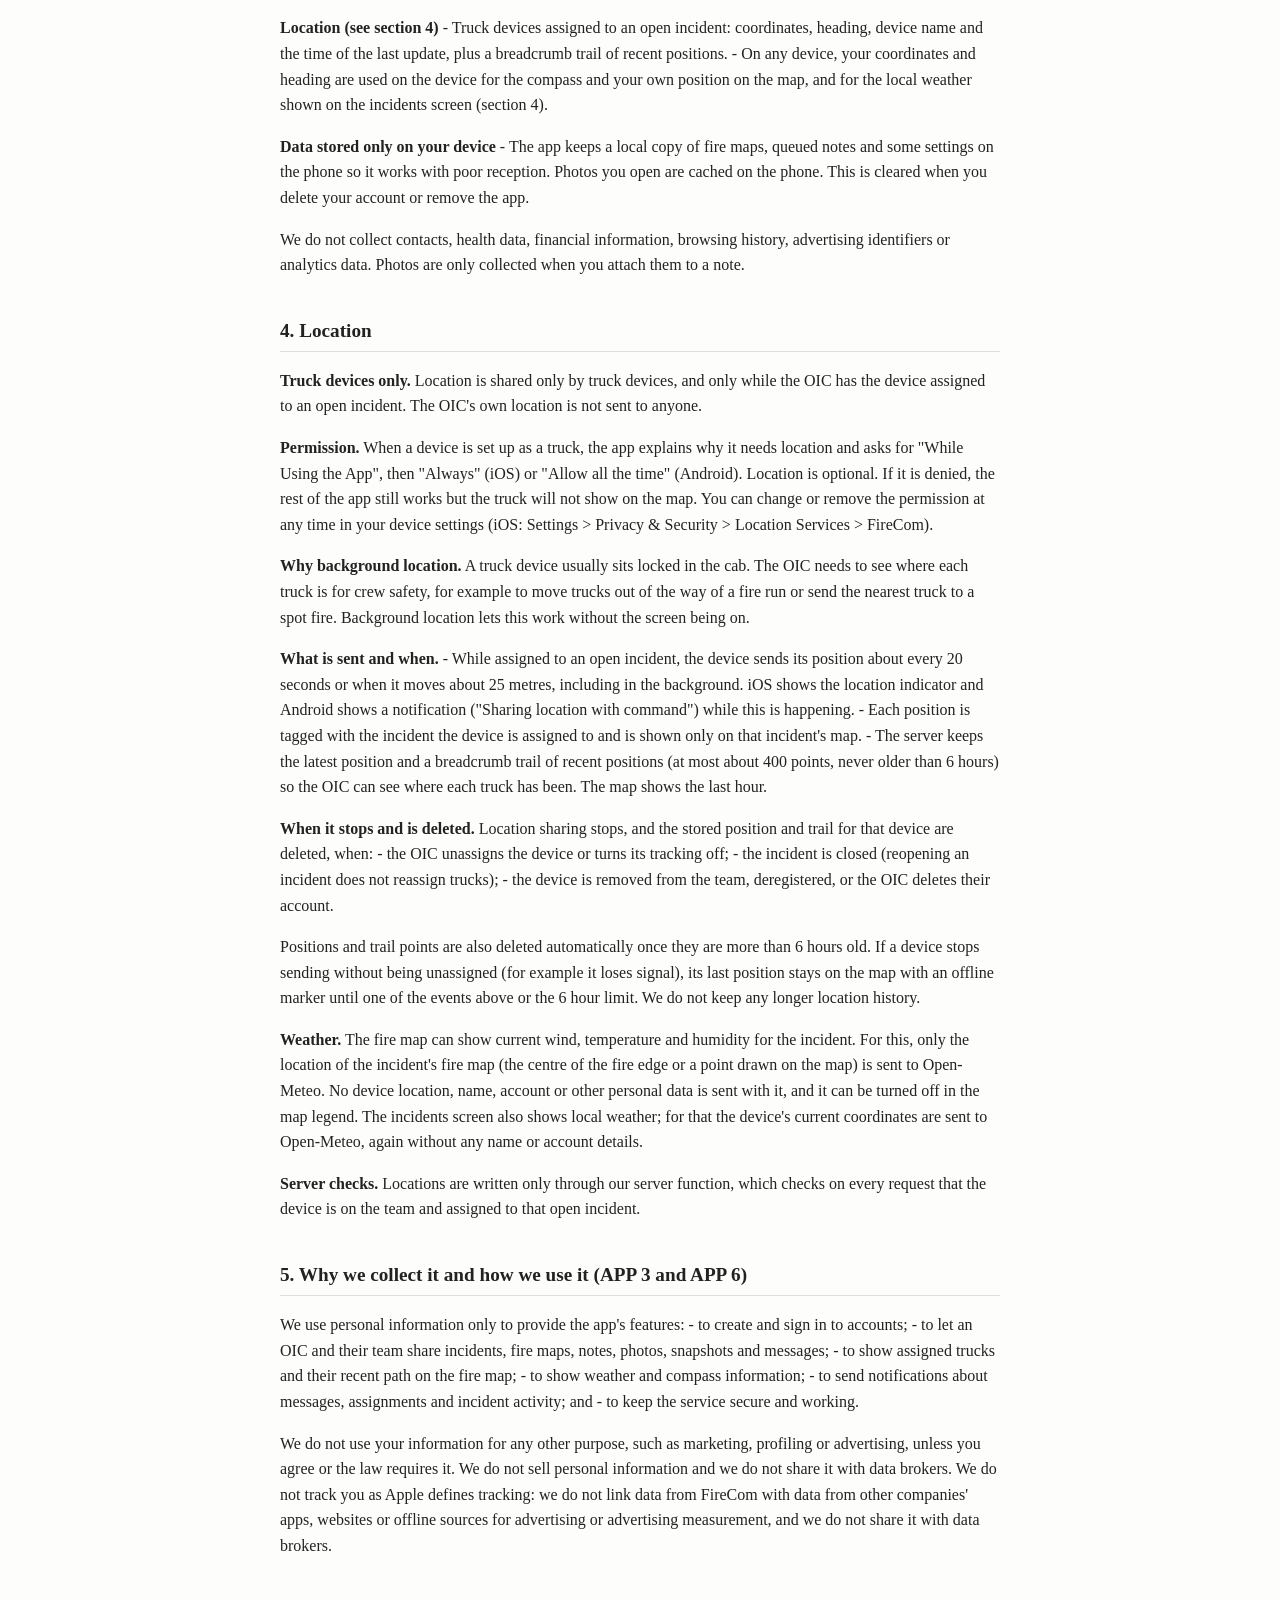
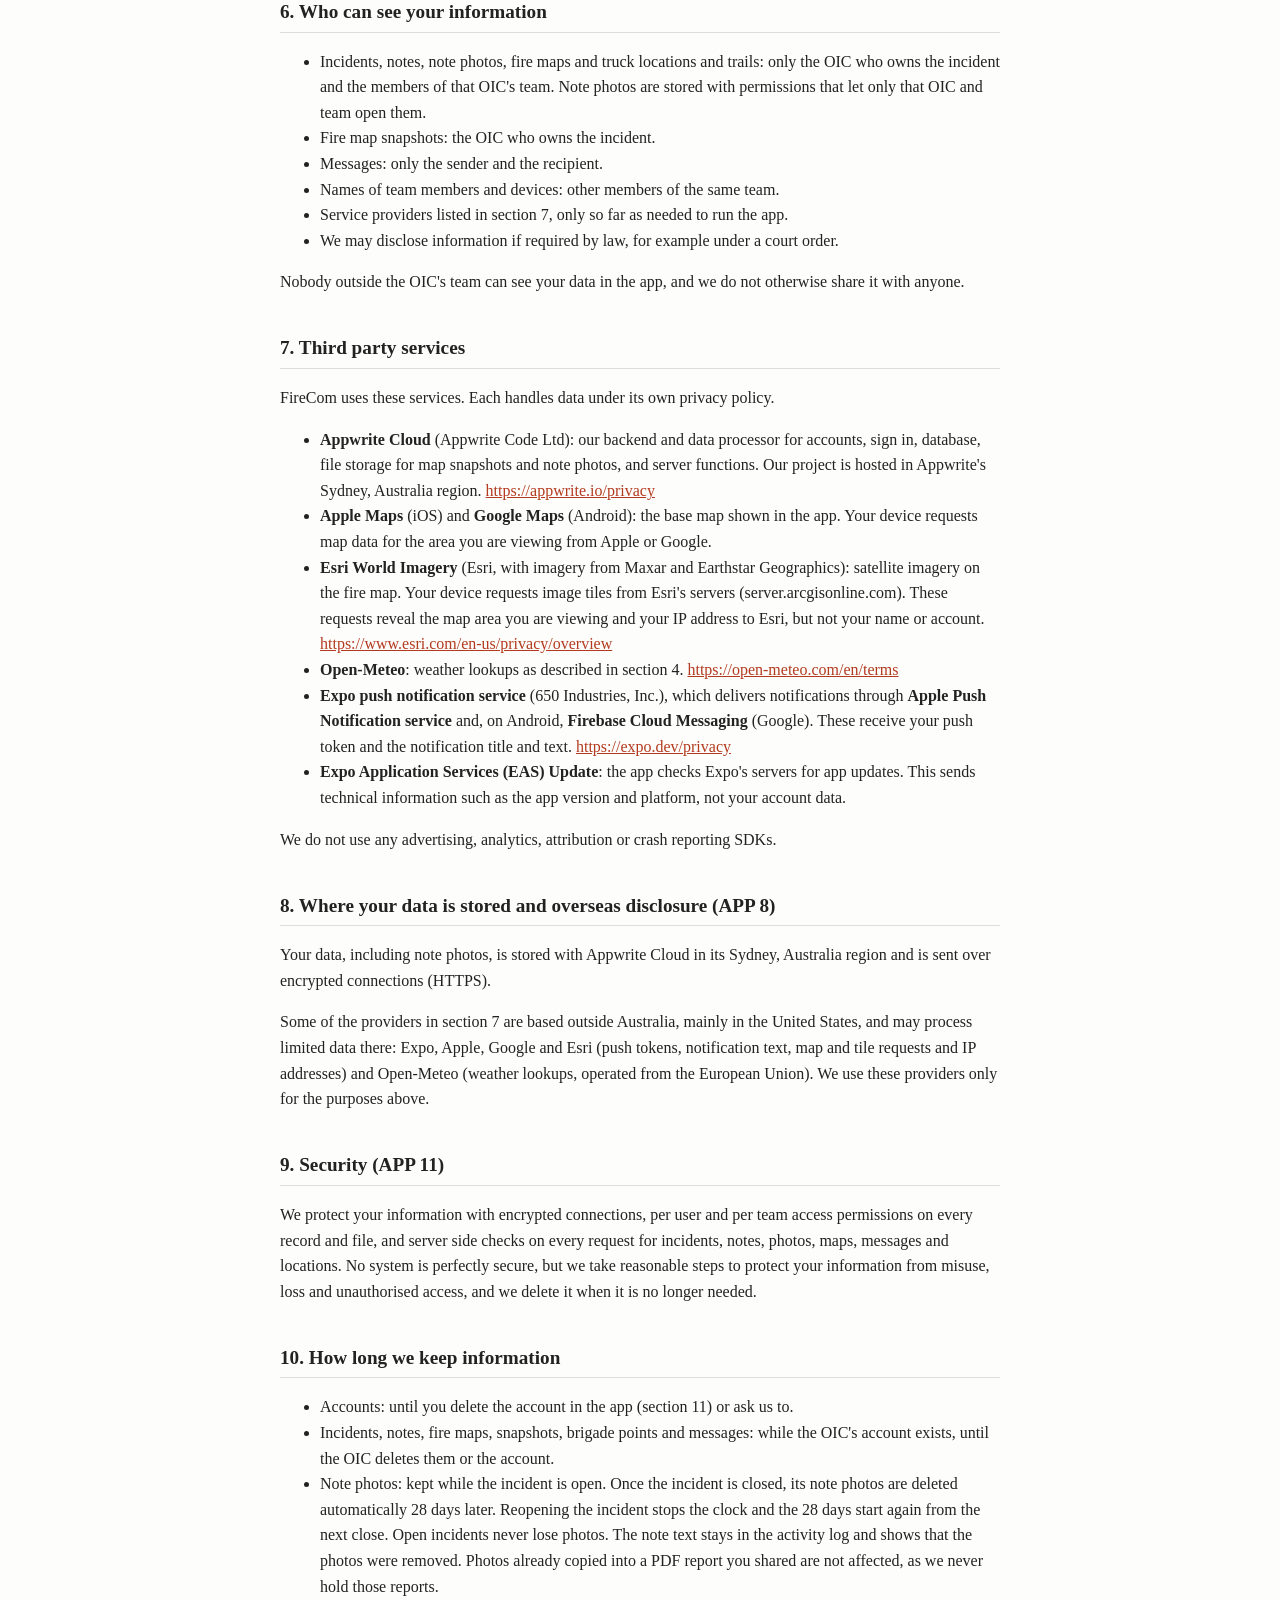
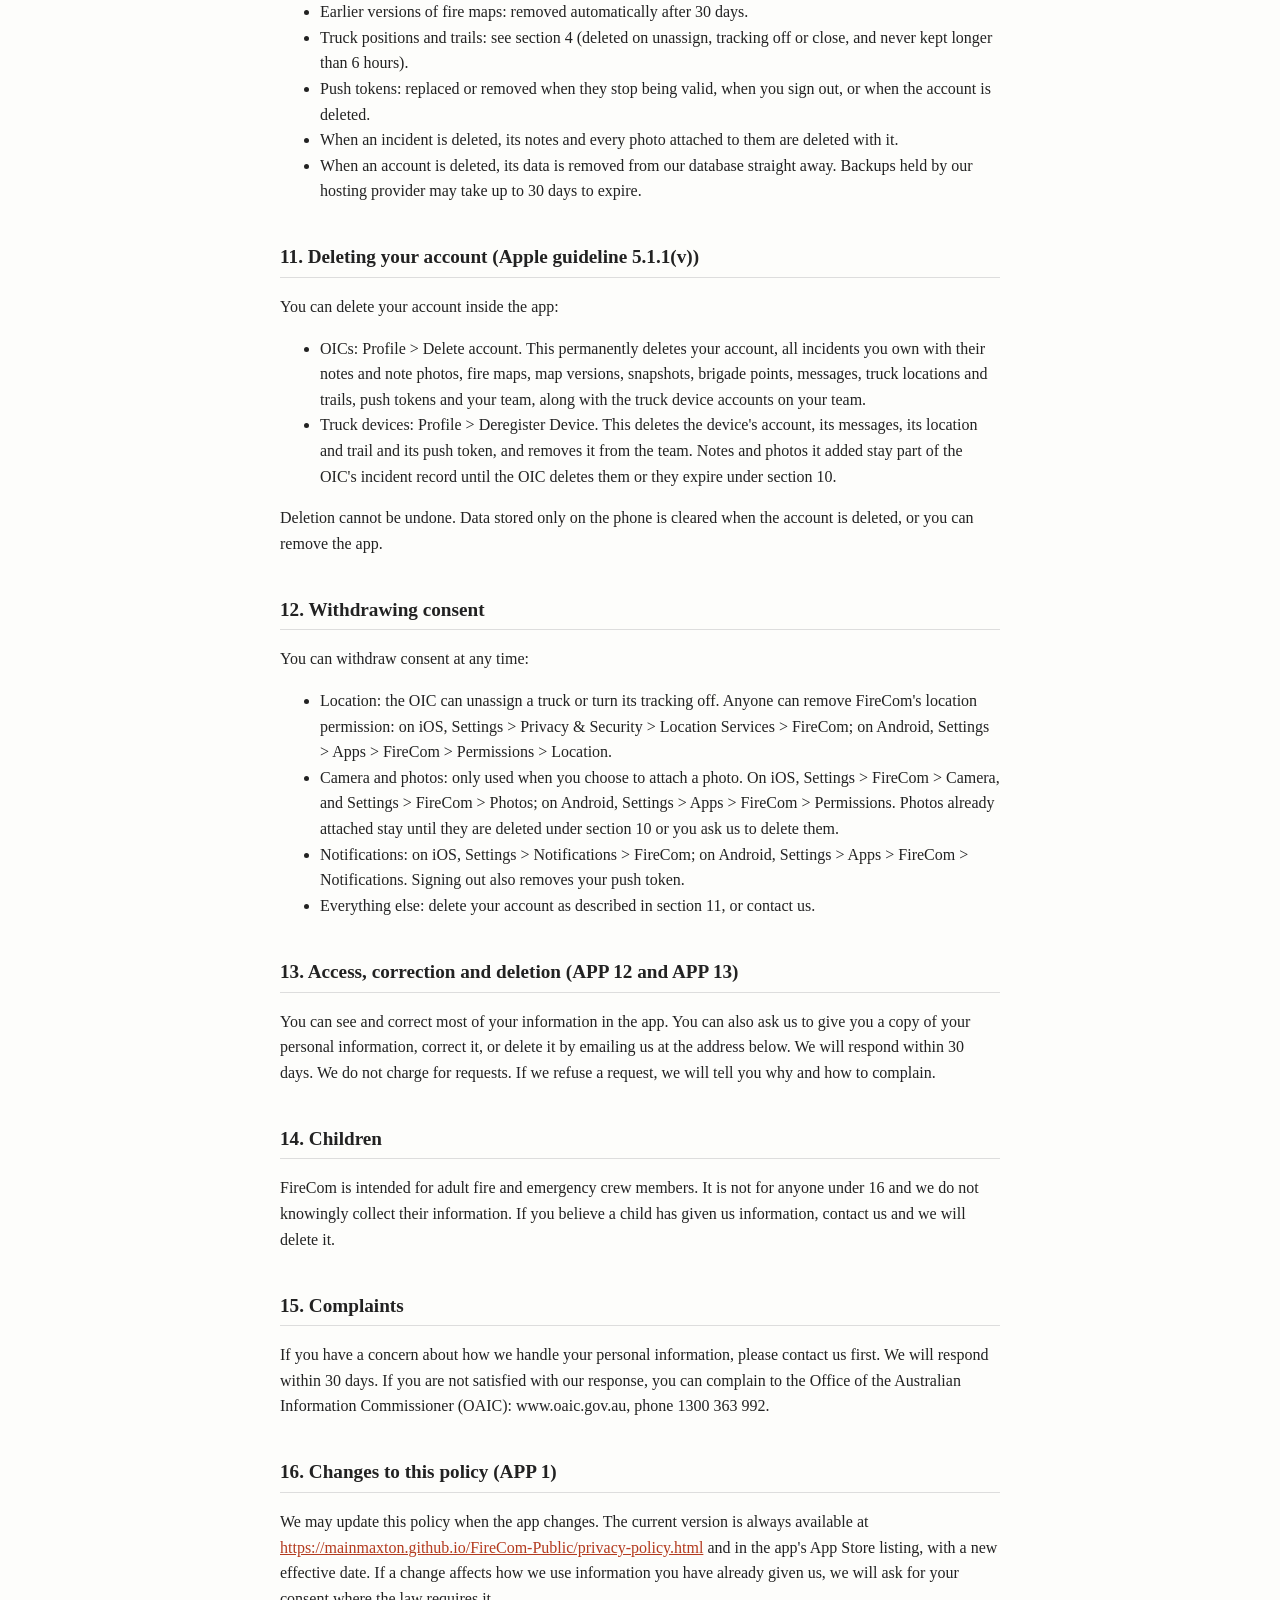
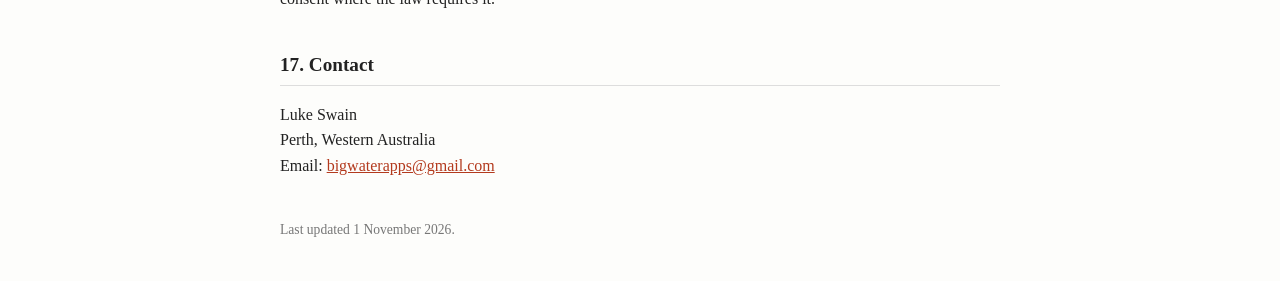
==== commit 133fc5b9: "Privacy policy: 28 day note photo retention after close, permission settings, tracking" ====
--- a/privacy-policy.html
+++ b/privacy-policy.html
@@ -12,6 +12,7 @@
 <li>Linked crew devices are work devices for fire trucks, set up by the officer in charge (OIC). A truck device shares its location, including in the background, only while the OIC has it assigned to an open incident. Nothing is tracked outside that.</li>
 <li>Everything you add to an incident can be seen only by the OIC who owns it and the OIC's own team.</li>
 <li>We do not sell your information, we do not use it for advertising, and we do not track you across other companies' apps or websites. FireCom contains no advertising, analytics or crash reporting tools.</li>
+<li>Note photos are deleted automatically 28 days after their incident is closed. Truck locations are never kept more than 6 hours.</li>
 <li>You can delete your account and its data inside the app at any time.</li>
 </ul>
 <h2>2. Who uses FireCom</h2>
@@ -27,7 +28,7 @@
 - Sign in sessions.</p>
 <p><strong>Incident data and content you create</strong>
 - Incident names and numbers, whether an incident is open or closed, response mode, briefings and incident notes. Notes record the name of the person or device that wrote them and the time. Some notes are added automatically, for example when a truck is assigned, renamed or released, or (if the OIC turns it on) when the wind changes.
-- Note photos: photos taken with the camera or chosen from the photo library and attached to a note. Only the photos you choose are uploaded. They are resized on the device before upload.
+- Note photos: photos taken with the camera or chosen from the photo library and attached to a note. Only the photos you choose are uploaded. They are resized on the device before upload. The app reminds you when you attach a photo that photos are deleted 28 days after the incident is closed (section 10).
 - Fire maps: fire outlines, sectors, spot fires, arrows, markers and earlier saved versions of each map.
 - Brigade points saved by OICs, such as water points and tracks.
 - Fire map snapshots: images of a fire map saved to the incident.
@@ -65,7 +66,7 @@
 - to show weather and compass information;
 - to send notifications about messages, assignments and incident activity; and
 - to keep the service secure and working.</p>
-<p>We do not use your information for any other purpose, such as marketing, profiling or advertising, unless you agree or the law requires it. We do not sell personal information and we do not share it with data brokers.</p>
+<p>We do not use your information for any other purpose, such as marketing, profiling or advertising, unless you agree or the law requires it. We do not sell personal information and we do not share it with data brokers. We do not track you as Apple defines tracking: we do not link data from FireCom with data from other companies' apps, websites or offline sources for advertising or advertising measurement, and we do not share it with data brokers.</p>
 <h2>6. Who can see your information</h2>
 <ul>
 <li>Incidents, notes, note photos, fire maps and truck locations and trails: only the OIC who owns the incident and the members of that OIC's team. Note photos are stored with permissions that let only that OIC and team open them.</li>
@@ -94,7 +95,9 @@
 <p>We protect your information with encrypted connections, per user and per team access permissions on every record and file, and server side checks on every request for incidents, notes, photos, maps, messages and locations. No system is perfectly secure, but we take reasonable steps to protect your information from misuse, loss and unauthorised access, and we delete it when it is no longer needed.</p>
 <h2>10. How long we keep information</h2>
 <ul>
-<li>Accounts, incidents, notes, note photos, fire maps, snapshots and messages: while the OIC's account exists, until deleted.</li>
+<li>Accounts: until you delete the account in the app (section 11) or ask us to.</li>
+<li>Incidents, notes, fire maps, snapshots, brigade points and messages: while the OIC's account exists, until the OIC deletes them or the account.</li>
+<li>Note photos: kept while the incident is open. Once the incident is closed, its note photos are deleted automatically 28 days later. Reopening the incident stops the clock and the 28 days start again from the next close. Open incidents never lose photos. The note text stays in the activity log and shows that the photos were removed. Photos already copied into a PDF report you shared are not affected, as we never hold those reports.</li>
 <li>Earlier versions of fire maps: removed automatically after 30 days.</li>
 <li>Truck positions and trails: see section 4 (deleted on unassign, tracking off or close, and never kept longer than 6 hours).</li>
 <li>Push tokens: replaced or removed when they stop being valid, when you sign out, or when the account is deleted.</li>
@@ -102,16 +105,20 @@
 <li>When an account is deleted, its data is removed from our database straight away. Backups held by our hosting provider may take up to 30 days to expire.</li>
 </ul>
 <h2>11. Deleting your account (Apple guideline 5.1.1(v))</h2>
-<p>You can delete your account inside the app:
-- OICs: Profile &gt; Delete account. This permanently deletes your account, all incidents you own with their notes and note photos, fire maps, map versions, snapshots, brigade points, messages, truck locations and trails, push tokens and your team, along with the truck device accounts on your team.
-- Truck devices: Profile &gt; Deregister Device. This deletes the device's account, its messages, its location and trail and its push token, and removes it from the team. Notes and photos it added stay part of the OIC's incident record until the OIC deletes them.</p>
+<p>You can delete your account inside the app:</p>
+<ul>
+<li>OICs: Profile &gt; Delete account. This permanently deletes your account, all incidents you own with their notes and note photos, fire maps, map versions, snapshots, brigade points, messages, truck locations and trails, push tokens and your team, along with the truck device accounts on your team.</li>
+<li>Truck devices: Profile &gt; Deregister Device. This deletes the device's account, its messages, its location and trail and its push token, and removes it from the team. Notes and photos it added stay part of the OIC's incident record until the OIC deletes them or they expire under section 10.</li>
+</ul>
 <p>Deletion cannot be undone. Data stored only on the phone is cleared when the account is deleted, or you can remove the app.</p>
 <h2>12. Withdrawing consent</h2>
-<p>You can withdraw consent at any time:
-- Location: the OIC can unassign a truck or turn its tracking off, and anyone can remove FireCom's location permission in the device settings.
-- Camera and photos: only used when you choose to attach a photo. You can remove access in your device settings.
-- Notifications: turn notifications off in your device settings.
-- Everything else: delete your account as described in section 11, or contact us.</p>
+<p>You can withdraw consent at any time:</p>
+<ul>
+<li>Location: the OIC can unassign a truck or turn its tracking off. Anyone can remove FireCom's location permission: on iOS, Settings &gt; Privacy &amp; Security &gt; Location Services &gt; FireCom; on Android, Settings &gt; Apps &gt; FireCom &gt; Permissions &gt; Location.</li>
+<li>Camera and photos: only used when you choose to attach a photo. On iOS, Settings &gt; FireCom &gt; Camera, and Settings &gt; FireCom &gt; Photos; on Android, Settings &gt; Apps &gt; FireCom &gt; Permissions. Photos already attached stay until they are deleted under section 10 or you ask us to delete them.</li>
+<li>Notifications: on iOS, Settings &gt; Notifications &gt; FireCom; on Android, Settings &gt; Apps &gt; FireCom &gt; Notifications. Signing out also removes your push token.</li>
+<li>Everything else: delete your account as described in section 11, or contact us.</li>
+</ul>
 <h2>13. Access, correction and deletion (APP 12 and APP 13)</h2>
 <p>You can see and correct most of your information in the app. You can also ask us to give you a copy of your personal information, correct it, or delete it by emailing us at the address below. We will respond within 30 days. We do not charge for requests. If we refuse a request, we will tell you why and how to complain.</p>
 <h2>14. Children</h2>
@@ -119,7 +126,7 @@
 <h2>15. Complaints</h2>
 <p>If you have a concern about how we handle your personal information, please contact us first. We will respond within 30 days. If you are not satisfied with our response, you can complain to the Office of the Australian Information Commissioner (OAIC): www.oaic.gov.au, phone 1300 363 992.</p>
 <h2>16. Changes to this policy (APP 1)</h2>
-<p>We may update this policy when the app changes. The current version is always available at <a href="https://mainmaxton.github.io/FireCom-Public/privacy-policy.html">https://mainmaxton.github.io/FireCom-Public/privacy-policy.html</a> and in the app's App Store listing, with a new effective date.</p>
+<p>We may update this policy when the app changes. The current version is always available at <a href="https://mainmaxton.github.io/FireCom-Public/privacy-policy.html">https://mainmaxton.github.io/FireCom-Public/privacy-policy.html</a> and in the app's App Store listing, with a new effective date. If a change affects how we use information you have already given us, we will ask for your consent where the law requires it.</p>
 <h2>17. Contact</h2>
 <p>Luke Swain<br>Perth, Western Australia<br>Email: <a href="mailto:bigwaterapps@gmail.com">bigwaterapps@gmail.com</a></p>
 
